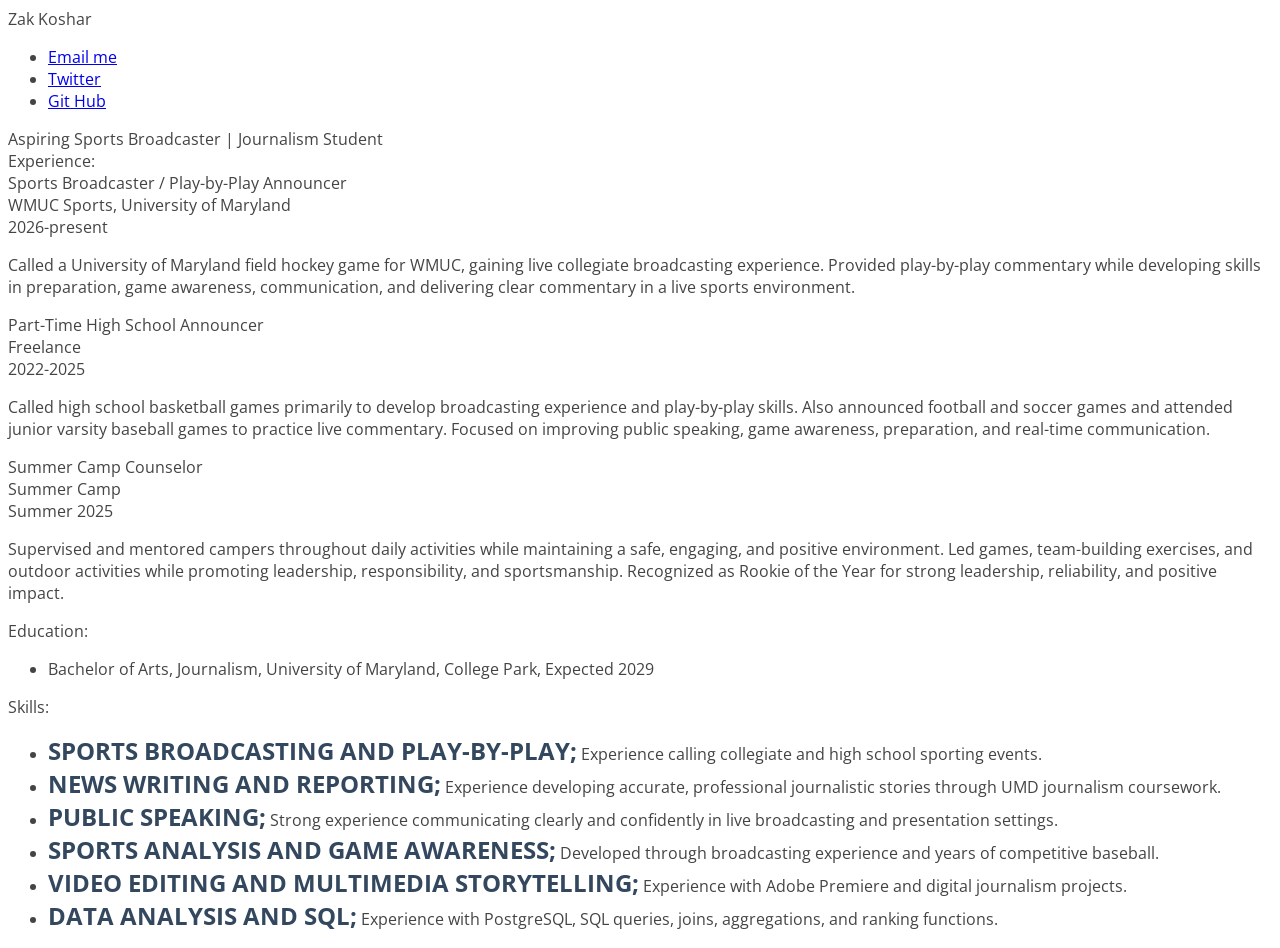
==== index.html @ b533d1c3 "Add files via upload" ====
<!DOCTYPE html>
<html lang="en">

<head>
  <title>Zak Koshar's Resume</title>

  <link href="https://fonts.googleapis.com/css2?family=Open+Sans:ital,wght@0,400;0,600;1,400&display=swap" rel="stylesheet">
  <link rel="stylesheet" href="style.css">
</head>

<body>
<!-- container around the whole document -->
<div id="container">

  <!-- name -->
  <div id="name">Zak Koshar</div>

  <!-- photo -->
  <!-- <img src="koshar.jpg" width="300px"> -->

  <!-- contact details -->
  <ul class="menu">
    <li><a href="mailto:zkoshar0725@gmail.com">Email me</a></li>
    <li><a href="https://x.com/ZakKoshar">Twitter</a></li>
    <li><a href="https://github.com/ZakKoshar/zkoshar-jour352">Git Hub</a></li>
  </ul>

  <!-- title -->
  <div id="title">Aspiring Sports Broadcaster | Journalism Student</div>

  <!-- experience section -->
  <div class="sectionheader">Experience:</div>

  <!-- first job -->
  <div class="jobtitle">Sports Broadcaster / Play-by-Play Announcer</div>
  <div class="organization">WMUC Sports, University of Maryland</div>
  <div class="date">2026-present</div>
  <p class="description">Called a University of Maryland field hockey game for WMUC, gaining live collegiate
  broadcasting experience. Provided play-by-play commentary while developing skills in
  preparation, game awareness, communication, and delivering clear commentary in a
  live sports environment.</p>

  <!-- second job -->
  <div class="jobtitle">Part-Time High School Announcer</div>
  <div class="organization">Freelance</div>
  <div class="date">2022-2025</div>
  <p class="description">Called high school basketball games primarily to develop broadcasting experience and
  play-by-play skills. Also announced football and soccer games and attended junior
  varsity baseball games to practice live commentary. Focused on improving public
  speaking, game awareness, preparation, and real-time communication.</p>

  <!-- third job -->
  <div class="jobtitle">Summer Camp Counselor</div>
  <div class="organization">Summer Camp</div>
  <div class="date">Summer 2025</div>
  <p class="description">Supervised and mentored campers throughout daily activities while maintaining a safe,
  engaging, and positive environment. Led games, team-building exercises, and outdoor
  activities while promoting leadership, responsibility, and sportsmanship. Recognized as
  Rookie of the Year for strong leadership, reliability, and positive impact.</p>

  <!-- education section -->
  <div class="sectionheader">Education:</div>
  <ul id="degrees">
    <li>Bachelor of Arts, Journalism, University of Maryland, College Park, Expected 2029</li>
  </ul>

  <!-- skills section -->
  <div class="sectionheader">Skills:</div>
  <ul id="do">
    <li><strong>Sports broadcasting and play-by-play;</strong> Experience calling collegiate and high
    school sporting events.</li>
    <li><strong>News writing and reporting;</strong> Experience developing accurate, professional
    journalistic stories through UMD journalism coursework.</li>
    <li><strong>Public speaking;</strong> Strong experience communicating clearly and confidently in live
    broadcasting and presentation settings.</li>
    <li><strong>Sports analysis and game awareness;</strong> Developed through broadcasting
    experience and years of competitive baseball.</li>
    <li><strong>Video editing and multimedia storytelling;</strong> Experience with Adobe Premiere and
    digital journalism projects.</li>
    <li><strong>Data analysis and SQL;</strong> Experience with PostgreSQL, SQL queries, joins,
    aggregations, and ranking functions.</li>
  </ul>

</div>

</body>
</html>
---- style.css ----
/* styles for my resume */

/* default font for body and all text elements */
body, h1, h2, h3, h4, h5, h6, p, ul, li {
  font-family: 'Open Sans', arial, sans-serif;
  font-display: swap;
  font-size: 1em;
  color: #444;
  font-weight: 400;
}

/* banner name at top */
h1 {
  font-size: 3em;
  text-transform: uppercase;
  text-align: center;
  color: #33485e;
}

/* your title under the contact info */
strong {
  color: #33485e;
  text-transform: uppercase;
  font-size: 1.5em;
}

/* section titles: experience, education, skills */
h2 {
  font-size: 1.5em;
  text-transform: uppercase;
  background-color: #33485e;
  color: #fff;
}

/* job titles */
h3 {
  font-size: 1.5em;
  font-weight: 600;
}

/* job organizations */
h4 {
  font-size: 1.5em;
}

/* job dates */
h5 {
  font-size: 1em;
  font-style: italic;
}

/* items in contact, skills and education lists */
li {
  font-size: 1em;
}
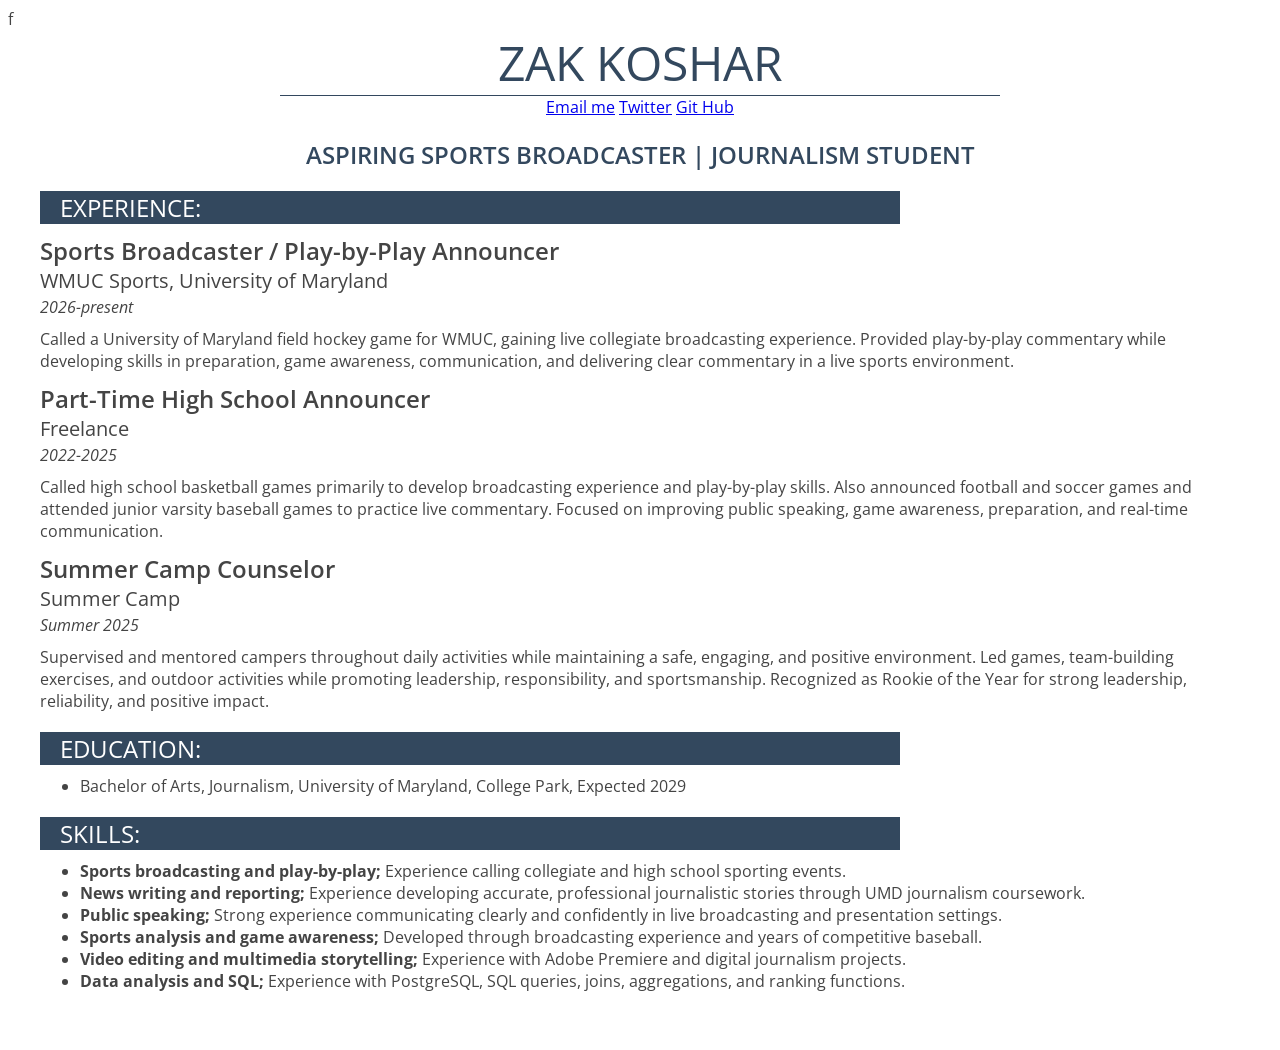
==== commit 2d328151: "Add files via upload" ====
--- a/index.html
+++ b/index.html
@@ -6,7 +6,7 @@
 
   <link href="https://fonts.googleapis.com/css2?family=Open+Sans:ital,wght@0,400;0,600;1,400&display=swap" rel="stylesheet">
   <link rel="stylesheet" href="style.css">
-</head>
+</head>f
 
 <body>
 <!-- container around the whole document -->
--- a/style.css
+++ b/style.css
@@ -1,7 +1,7 @@
 /* styles for my resume */
 
-/* default font for body and all text elements */
-body, h1, h2, h3, h4, h5, h6, p, ul, li {
+/* default font for the whole page */
+body {
   font-family: 'Open Sans', arial, sans-serif;
   font-display: swap;
   font-size: 1em;
@@ -9,47 +9,96 @@
   font-weight: 400;
 }
 
+/* wrapper around the whole document */
+#container {
+  width: 100%;
+  max-width: 1200px;
+  margin: 0 auto;
+  padding-bottom: 50px;
+}
+
 /* banner name at top */
-h1 {
+#name {
   font-size: 3em;
   text-transform: uppercase;
   text-align: center;
   color: #33485e;
+  border-bottom: 1px solid #33485e;
+  width: 60%;
+  min-width: 300px;
+  margin: 0 auto;
 }
 
-/* your title under the contact info */
-strong {
+/* contact info list at top */
+.menu {
+  margin: 0;
+  padding: 0;
+  text-align: center;
+}
+
+/* contact items sit side by side */
+.menu li {
+  display: inline;
+}
+
+/* title under the contact info */
+#title {
   color: #33485e;
   text-transform: uppercase;
   font-size: 1.5em;
+  font-weight: 600;
+  text-align: center;
+  margin: 20px 0 0 0;
 }
 
-/* section titles: experience, education, skills */
-h2 {
+/* section titles */
+.sectionheader {
   font-size: 1.5em;
   text-transform: uppercase;
   background-color: #33485e;
   color: #fff;
+  margin: 20px 0 10px 0;
+  width: 70%;
+  min-width: 300px;
+  padding-left: 20px;
 }
 
 /* job titles */
-h3 {
+.jobtitle {
   font-size: 1.5em;
   font-weight: 600;
 }
 
 /* job organizations */
-h4 {
-  font-size: 1.5em;
+.organization {
+  font-size: 1.25em;
 }
 
 /* job dates */
-h5 {
+.date {
   font-size: 1em;
   font-style: italic;
+  margin: 2px 0 0 0;
 }
 
-/* items in contact, skills and education lists */
-li {
-  font-size: 1em;
+/* paragraph descriptions */
+.description {
+  margin: 10px 0;
+}
+
+/* education list */
+#degrees {
+  margin: 5px 0 0 0;
+}
+
+/* skills list */
+#do {
+  margin: 5px 0 0 0;
+}
+
+/* mission statement at top */
+.top {
+  width: 60%;
+  min-width: 300px;
+  margin: 0 auto 30px auto;
 }
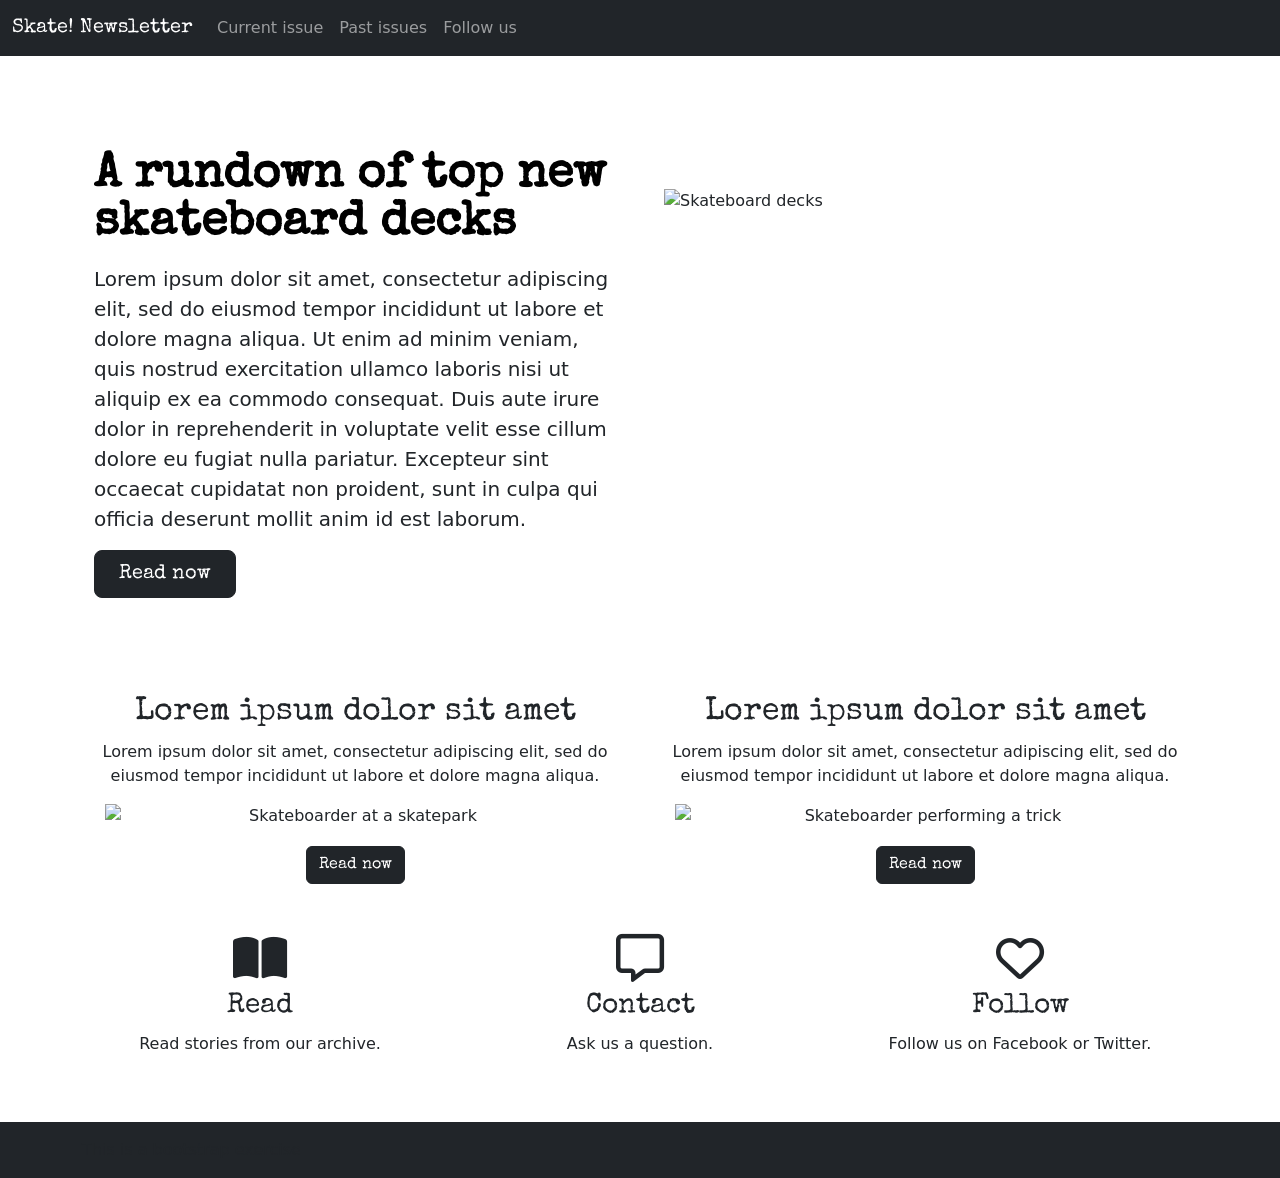
==== commit 9ef32f95: "Revamp index.html for Skate! Newsletter layout" ====
--- a/index.html
+++ b/index.html
@@ -1,87 +1,212 @@
+
 <!DOCTYPE html>
 <html lang="en">
-
 <head>
-  <title>Zak Koshar's Resume</title>
-
-  <link href="https://fonts.googleapis.com/css2?family=Open+Sans:ital,wght@0,400;0,600;1,400&display=swap" rel="stylesheet">
-  <link rel="stylesheet" href="style.css">
-</head>f
+    <meta charset="UTF-8">
+    <meta name="viewport" content="width=device-width, initial-scale=1">
+    <title>Skate! Newsletter</title>
+
+    <!-- Bootstrap CSS -->
+    <link href="https://cdn.jsdelivr.net/npm/bootstrap@5.3.3/dist/css/bootstrap.min.css" rel="stylesheet">
+
+    <!-- Google Font: Special Elite -->
+    <link rel="preconnect" href="https://fonts.googleapis.com">
+    <link rel="preconnect" href="https://fonts.gstatic.com" crossorigin>
+    <link href="https://fonts.googleapis.com/css2?family=Special+Elite&display=swap" rel="stylesheet">
+
+    <!-- Font Awesome icons -->
+    <link rel="stylesheet" href="https://cdnjs.cloudflare.com/ajax/libs/font-awesome/6.5.2/css/all.min.css">
+
+    <style>
+        /* Apply Special Elite to required elements */
+        h1, h2, h3, .navbar-brand, .btn {
+            font-family: "Special Elite", cursive;
+        }
+
+        /* Required spacing between rows */
+        .row {
+            padding-bottom: 50px;
+        }
+
+        /* Center the content in the columns */
+        .story-column,
+        .info-column {
+            text-align: center;
+        }
+
+        /* Images in the two story columns */
+        .story-column img {
+            display: block;
+            width: 100%;
+            max-width: 500px;
+            height: auto;
+            margin: 12px auto 18px;
+        }
+
+        /* Required icon size */
+        .info-icon {
+            font-size: 3em;
+            margin-bottom: 8px;
+        }
+
+        /* Mobile layout requirements */
+        @media only screen and (max-width: 500px) {
+            h2 {
+                padding-top: 50px;
+            }
+
+            .btn {
+                background-color: teal;
+                border-color: teal;
+                color: white;
+            }
+        }
+    </style>
+</head>
 
 <body>
-<!-- container around the whole document -->
-<div id="container">
-
-  <!-- name -->
-  <div id="name">Zak Koshar</div>
-
-  <!-- photo -->
-  <!-- <img src="koshar.jpg" width="300px"> -->
-
-  <!-- contact details -->
-  <ul class="menu">
-    <li><a href="mailto:zkoshar0725@gmail.com">Email me</a></li>
-    <li><a href="https://x.com/ZakKoshar">Twitter</a></li>
-    <li><a href="https://github.com/ZakKoshar/zkoshar-jour352">Git Hub</a></li>
-  </ul>
-
-  <!-- title -->
-  <div id="title">Aspiring Sports Broadcaster | Journalism Student</div>
-
-  <!-- experience section -->
-  <div class="sectionheader">Experience:</div>
-
-  <!-- first job -->
-  <div class="jobtitle">Sports Broadcaster / Play-by-Play Announcer</div>
-  <div class="organization">WMUC Sports, University of Maryland</div>
-  <div class="date">2026-present</div>
-  <p class="description">Called a University of Maryland field hockey game for WMUC, gaining live collegiate
-  broadcasting experience. Provided play-by-play commentary while developing skills in
-  preparation, game awareness, communication, and delivering clear commentary in a
-  live sports environment.</p>
-
-  <!-- second job -->
-  <div class="jobtitle">Part-Time High School Announcer</div>
-  <div class="organization">Freelance</div>
-  <div class="date">2022-2025</div>
-  <p class="description">Called high school basketball games primarily to develop broadcasting experience and
-  play-by-play skills. Also announced football and soccer games and attended junior
-  varsity baseball games to practice live commentary. Focused on improving public
-  speaking, game awareness, preparation, and real-time communication.</p>
-
-  <!-- third job -->
-  <div class="jobtitle">Summer Camp Counselor</div>
-  <div class="organization">Summer Camp</div>
-  <div class="date">Summer 2025</div>
-  <p class="description">Supervised and mentored campers throughout daily activities while maintaining a safe,
-  engaging, and positive environment. Led games, team-building exercises, and outdoor
-  activities while promoting leadership, responsibility, and sportsmanship. Recognized as
-  Rookie of the Year for strong leadership, reliability, and positive impact.</p>
-
-  <!-- education section -->
-  <div class="sectionheader">Education:</div>
-  <ul id="degrees">
-    <li>Bachelor of Arts, Journalism, University of Maryland, College Park, Expected 2029</li>
-  </ul>
-
-  <!-- skills section -->
-  <div class="sectionheader">Skills:</div>
-  <ul id="do">
-    <li><strong>Sports broadcasting and play-by-play;</strong> Experience calling collegiate and high
-    school sporting events.</li>
-    <li><strong>News writing and reporting;</strong> Experience developing accurate, professional
-    journalistic stories through UMD journalism coursework.</li>
-    <li><strong>Public speaking;</strong> Strong experience communicating clearly and confidently in live
-    broadcasting and presentation settings.</li>
-    <li><strong>Sports analysis and game awareness;</strong> Developed through broadcasting
-    experience and years of competitive baseball.</li>
-    <li><strong>Video editing and multimedia storytelling;</strong> Experience with Adobe Premiere and
-    digital journalism projects.</li>
-    <li><strong>Data analysis and SQL;</strong> Experience with PostgreSQL, SQL queries, joins,
-    aggregations, and ranking functions.</li>
-  </ul>
-
-</div>
+
+    <!-- NAVBAR -->
+    <nav class="navbar navbar-expand-lg bg-dark" data-bs-theme="dark">
+        <div class="container-fluid">
+            <a class="navbar-brand" href="#">Skate! Newsletter</a>
+
+            <button class="navbar-toggler" type="button"
+                data-bs-toggle="collapse"
+                data-bs-target="#navbarLinks"
+                aria-controls="navbarLinks"
+                aria-expanded="false"
+                aria-label="Toggle navigation">
+                <span class="navbar-toggler-icon"></span>
+            </button>
+
+            <div class="collapse navbar-collapse" id="navbarLinks">
+                <ul class="navbar-nav">
+                    <li class="nav-item">
+                        <a class="nav-link" href="#current-issue">Current issue</a>
+                    </li>
+                    <li class="nav-item">
+                        <a class="nav-link" href="#past-issues">Past issues</a>
+                    </li>
+                    <li class="nav-item">
+                        <a class="nav-link" href="#follow-us">Follow us</a>
+                    </li>
+                </ul>
+            </div>
+        </div>
+    </nav>
+
+   
+    <section class="container col-xxl-8 px-4 py-5" id="current-issue">
+        <div class="row flex-lg-row-reverse align-items-center g-5 py-5">
+
+            <div class="col-10 col-sm-8 col-lg-6 mx-auto">
+                <img
+                    src="https://images.unsplash.com/photo-1564982752979-3f7bc974d29a?ixid=MnwxMjA3fDB8MHxwaG90by1wYWdlfHx8fGVufDB8fHx8&ixlib=rb-1.2.1&auto=format&fit=crop&w=334&q=80"
+                    class="d-block mx-lg-auto img-fluid"
+                    alt="Skateboard decks"
+                    width="700"
+                    height="500"
+                    loading="lazy">
+            </div>
+
+            <div class="col-lg-6">
+                <h1 class="display-5 fw-bold text-body-emphasis lh-1 mb-3">
+                    A rundown of top new skateboard decks
+                </h1>
+
+                <p class="lead">
+                    Lorem ipsum dolor sit amet, consectetur adipiscing elit,
+                    sed do eiusmod tempor incididunt ut labore et dolore magna
+                    aliqua. Ut enim ad minim veniam, quis nostrud exercitation
+                    ullamco laboris nisi ut aliquip ex ea commodo consequat.
+                    Duis aute irure dolor in reprehenderit in voluptate velit
+                    esse cillum dolore eu fugiat nulla pariatur. Excepteur sint
+                    occaecat cupidatat non proident, sunt in culpa qui officia
+                    deserunt mollit anim id est laborum.
+                </p>
+
+                <div class="d-grid gap-2 d-md-flex justify-content-md-start">
+                    <a href="#past-issues" class="btn btn-dark btn-lg px-4">
+                        Read now
+                    </a>
+                </div>
+            </div>
+
+        </div>
+    </section>
+
+   
+    <section class="container" id="past-issues">
+        <div class="row g-4">
+
+            <div class="col-md-6 story-column">
+                <h2>Lorem ipsum dolor sit amet</h2>
+
+                <p>
+                    Lorem ipsum dolor sit amet, consectetur adipiscing elit,
+                    sed do eiusmod tempor incididunt ut labore et dolore magna aliqua.
+                </p>
+
+                <img
+                    src="https://images.unsplash.com/photo-1520045892732-304bc3ac5d8e?auto=format&fit=crop&w=900&q=80"
+                    alt="Skateboarder at a skatepark"
+                    loading="lazy">
+
+                <a href="#follow-us" class="btn btn-dark">Read now</a>
+            </div>
+
+            <div class="col-md-6 story-column">
+                <h2>Lorem ipsum dolor sit amet</h2>
+
+                <p>
+                    Lorem ipsum dolor sit amet, consectetur adipiscing elit,
+                    sed do eiusmod tempor incididunt ut labore et dolore magna aliqua.
+                </p>
+
+                <img
+                    src="https://images.unsplash.com/photo-1547448415-e9f5b28e570d?auto=format&fit=crop&w=900&q=80"
+                    alt="Skateboarder performing a trick"
+                    loading="lazy">
+
+                <a href="#follow-us" class="btn btn-dark">Read now</a>
+            </div>
+
+        </div>
+
+      
+        <div class="row g-4" id="follow-us">
+
+            <div class="col-md-4 info-column">
+                <i class="fa-solid fa-book-open info-icon" aria-hidden="true"></i>
+                <h3>Read</h3>
+                <p>Read stories from our archive.</p>
+            </div>
+
+            <div class="col-md-4 info-column">
+                <i class="fa-regular fa-message info-icon" aria-hidden="true"></i>
+                <h3>Contact</h3>
+                <p>Ask us a question.</p>
+            </div>
+
+            <div class="col-md-4 info-column">
+                <i class="fa-regular fa-heart info-icon" aria-hidden="true"></i>
+                <h3>Follow</h3>
+                <p>Follow us on Facebook or Twitter.</p>
+            </div>
+
+        </div>
+    </section>
+
+    <!-- FOOTER -->
+    <footer class="footer mt-auto py-3 bg-dark">
+        <div class="container">
+            <span class="text-muted">This is a bootstrap exercise</span>
+        </div>
+    </footer>
+
+    <!-- Bootstrap JavaScript -->
+    <script src="https://cdn.jsdelivr.net/npm/bootstrap@5.3.3/dist/js/bootstrap.bundle.min.js"></script>
 
 </body>
-</html>+</html>
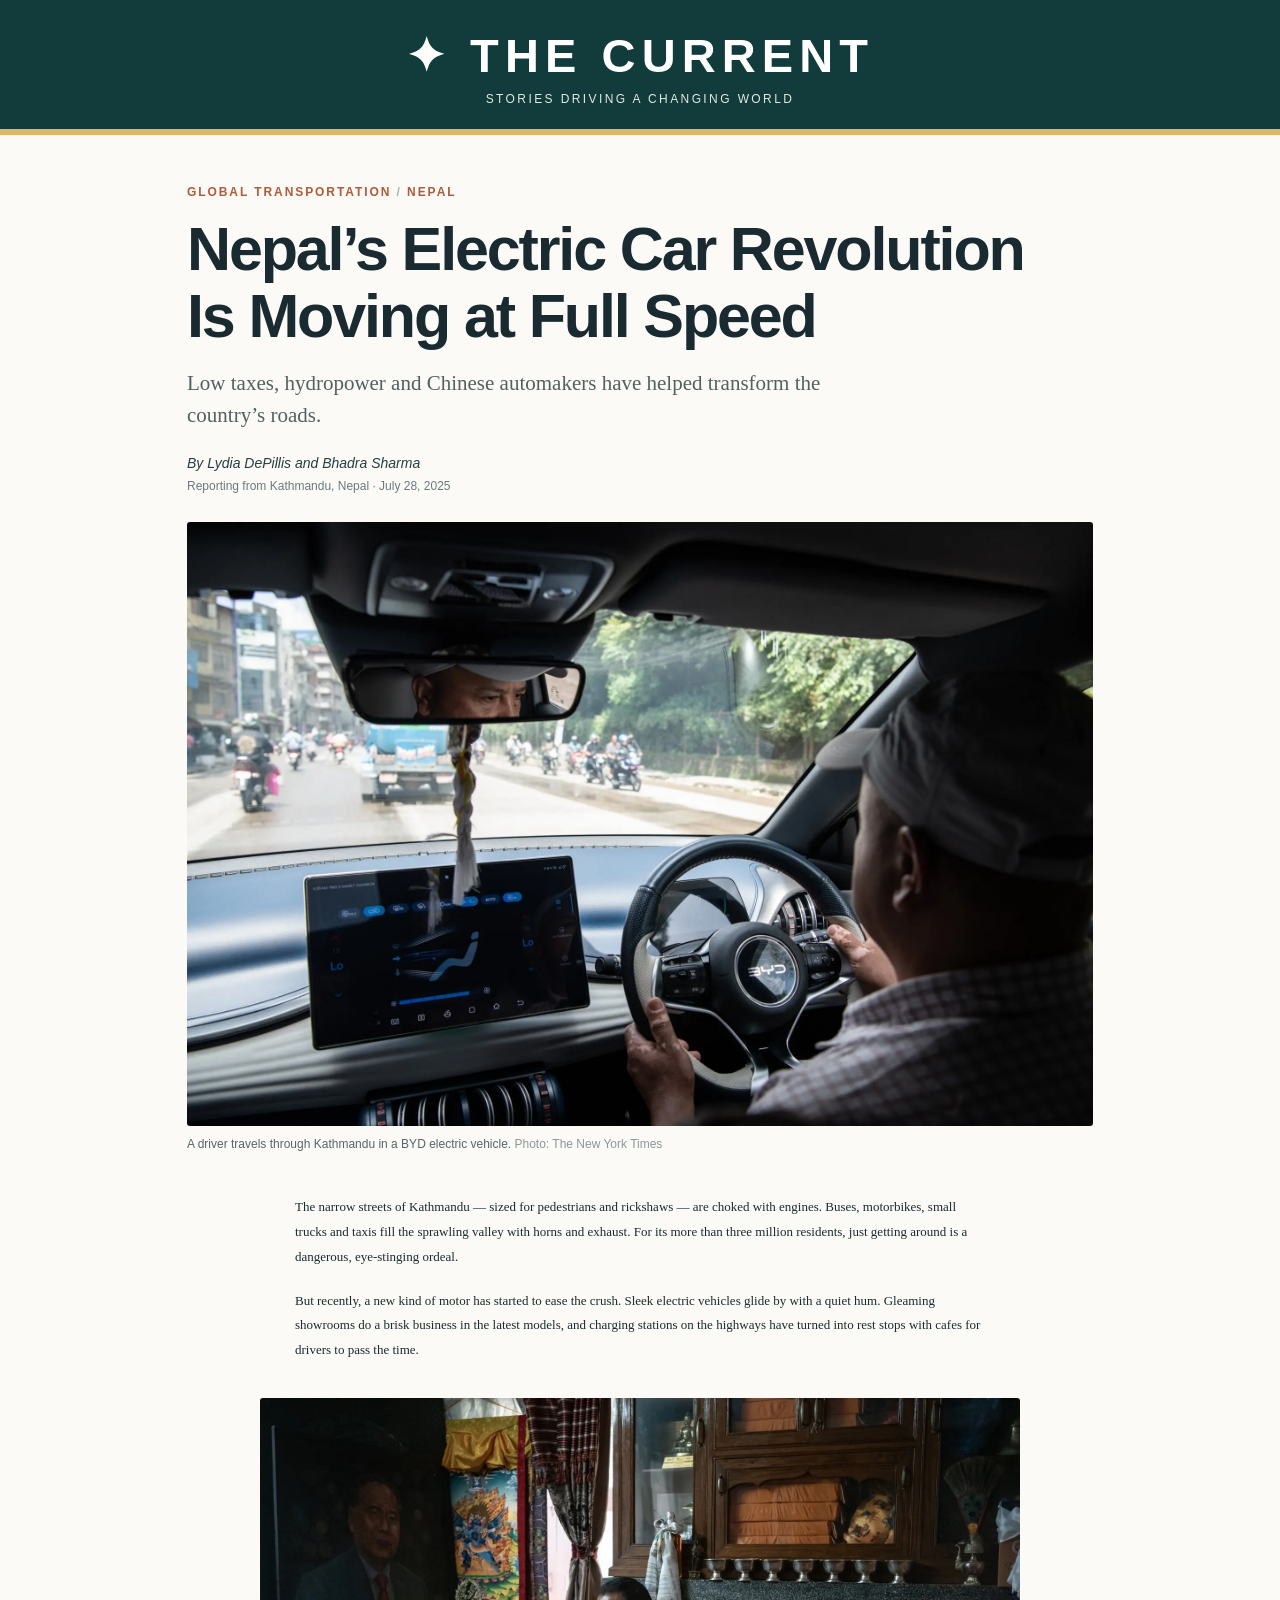
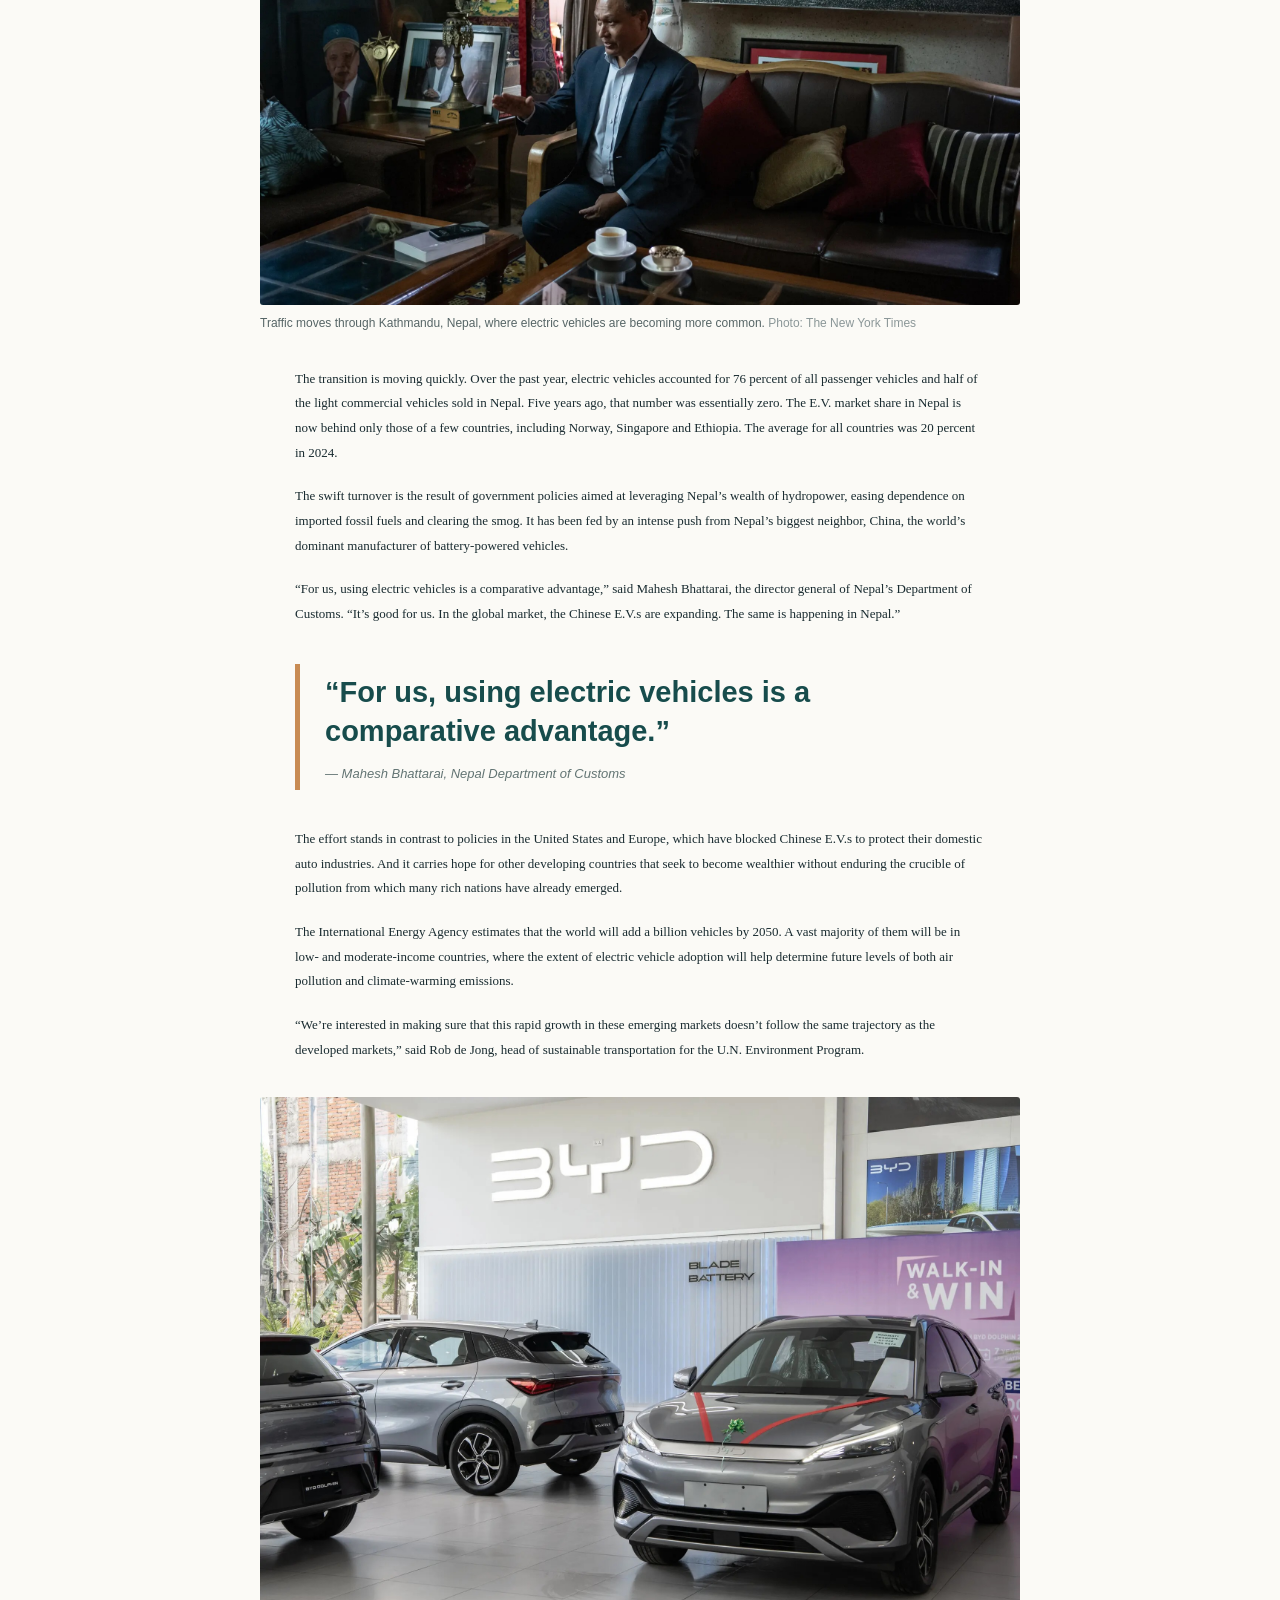
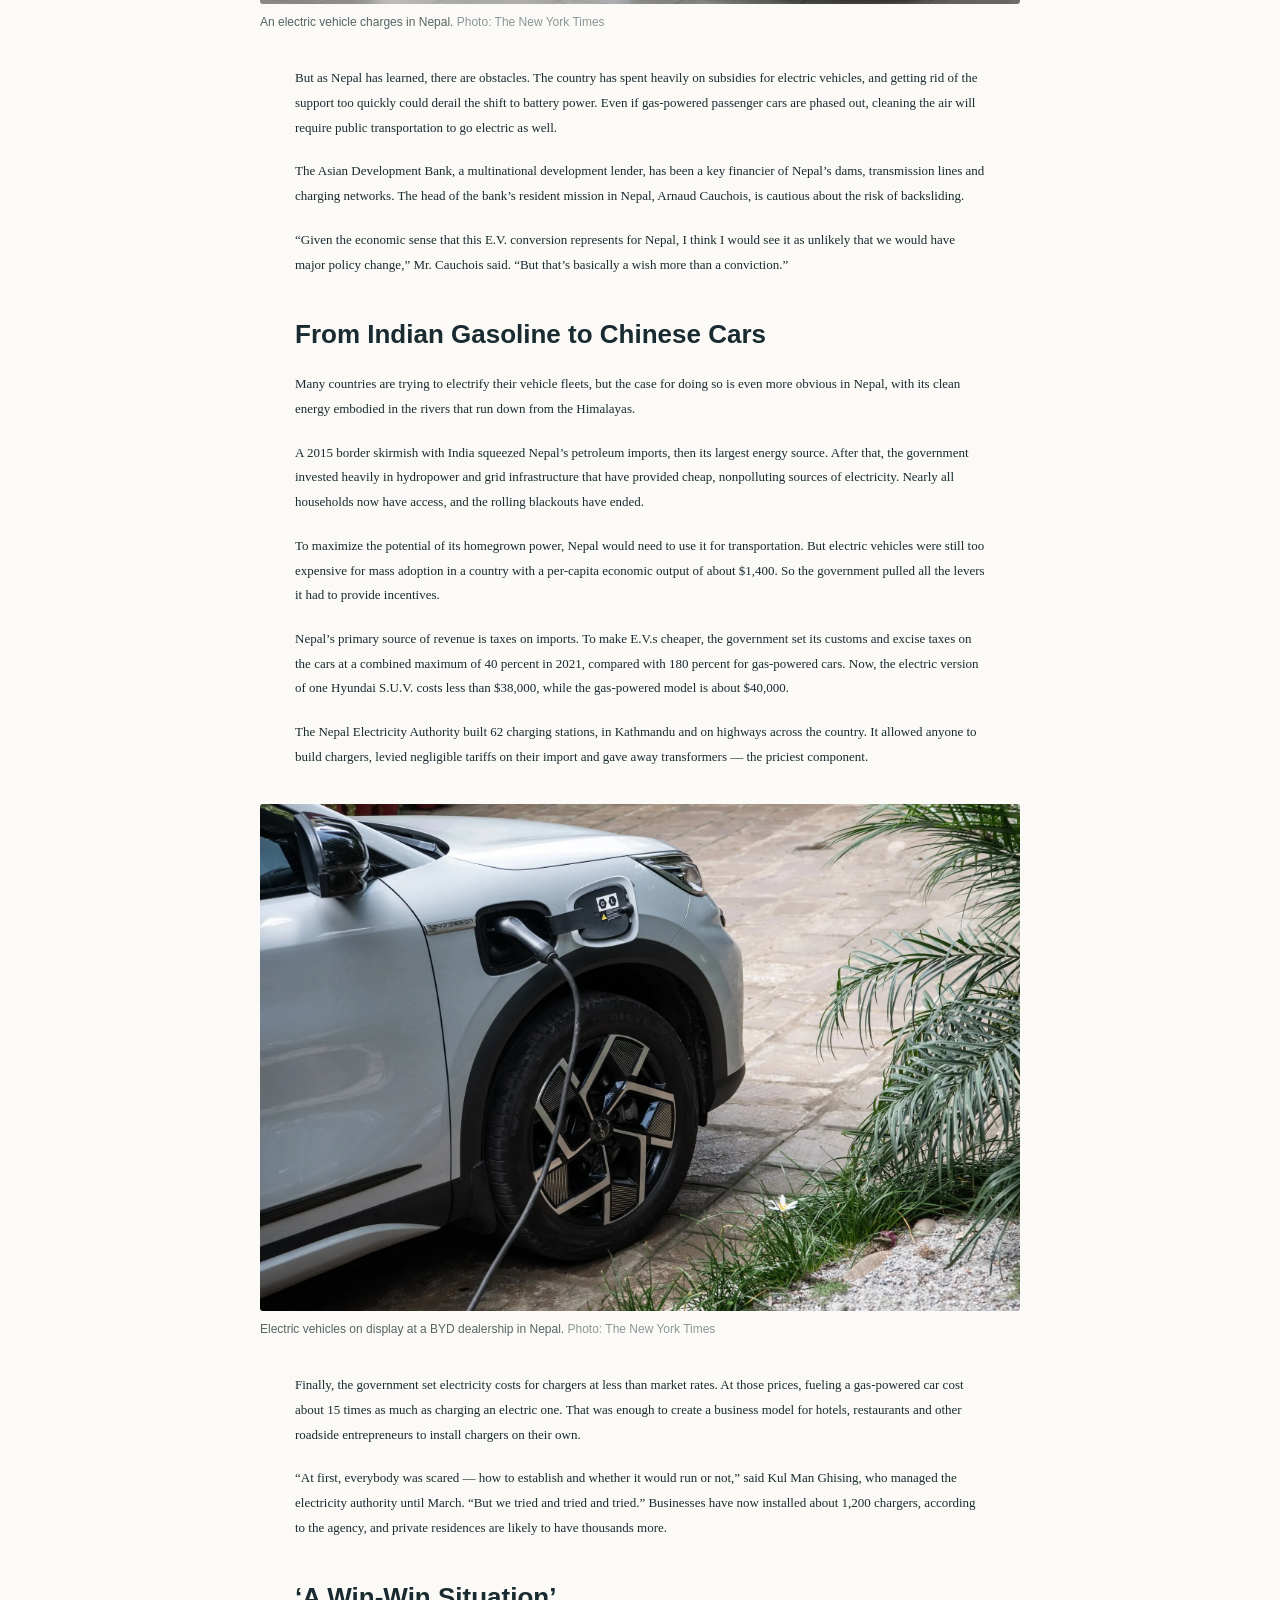
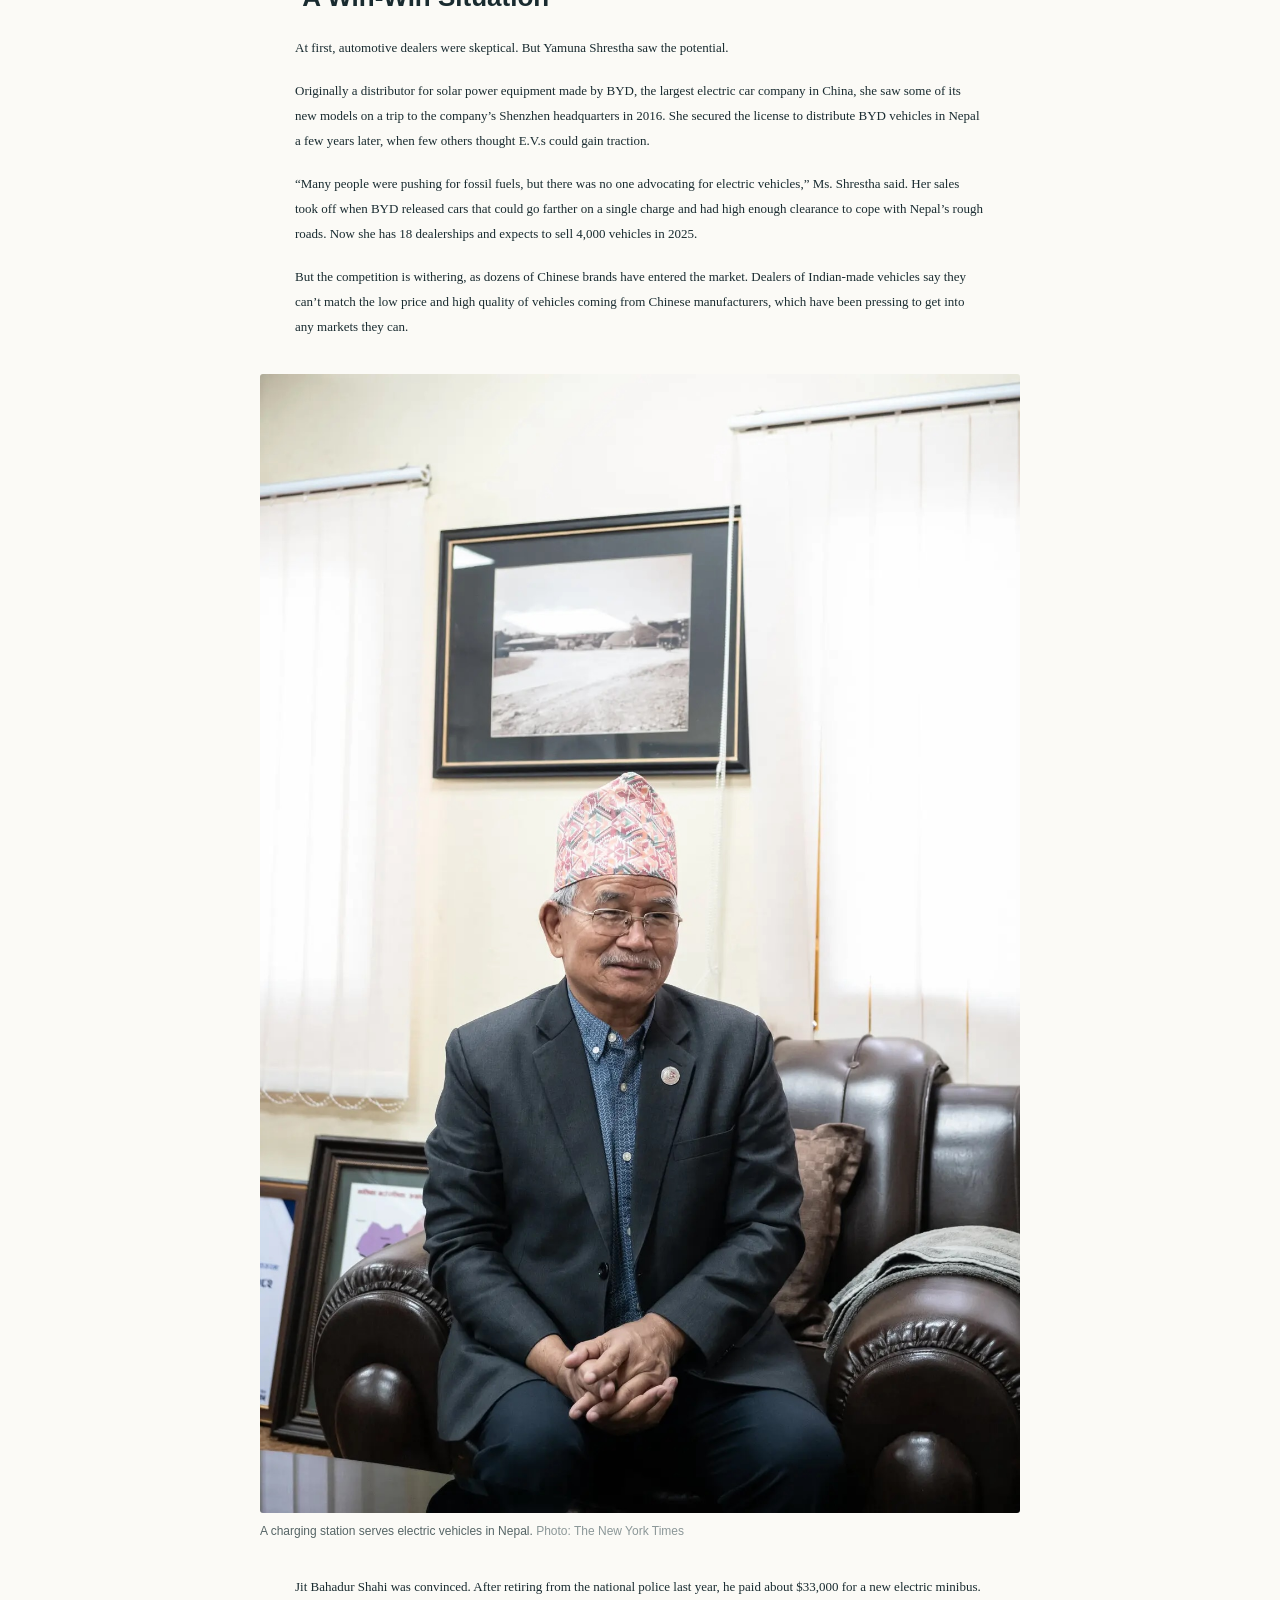
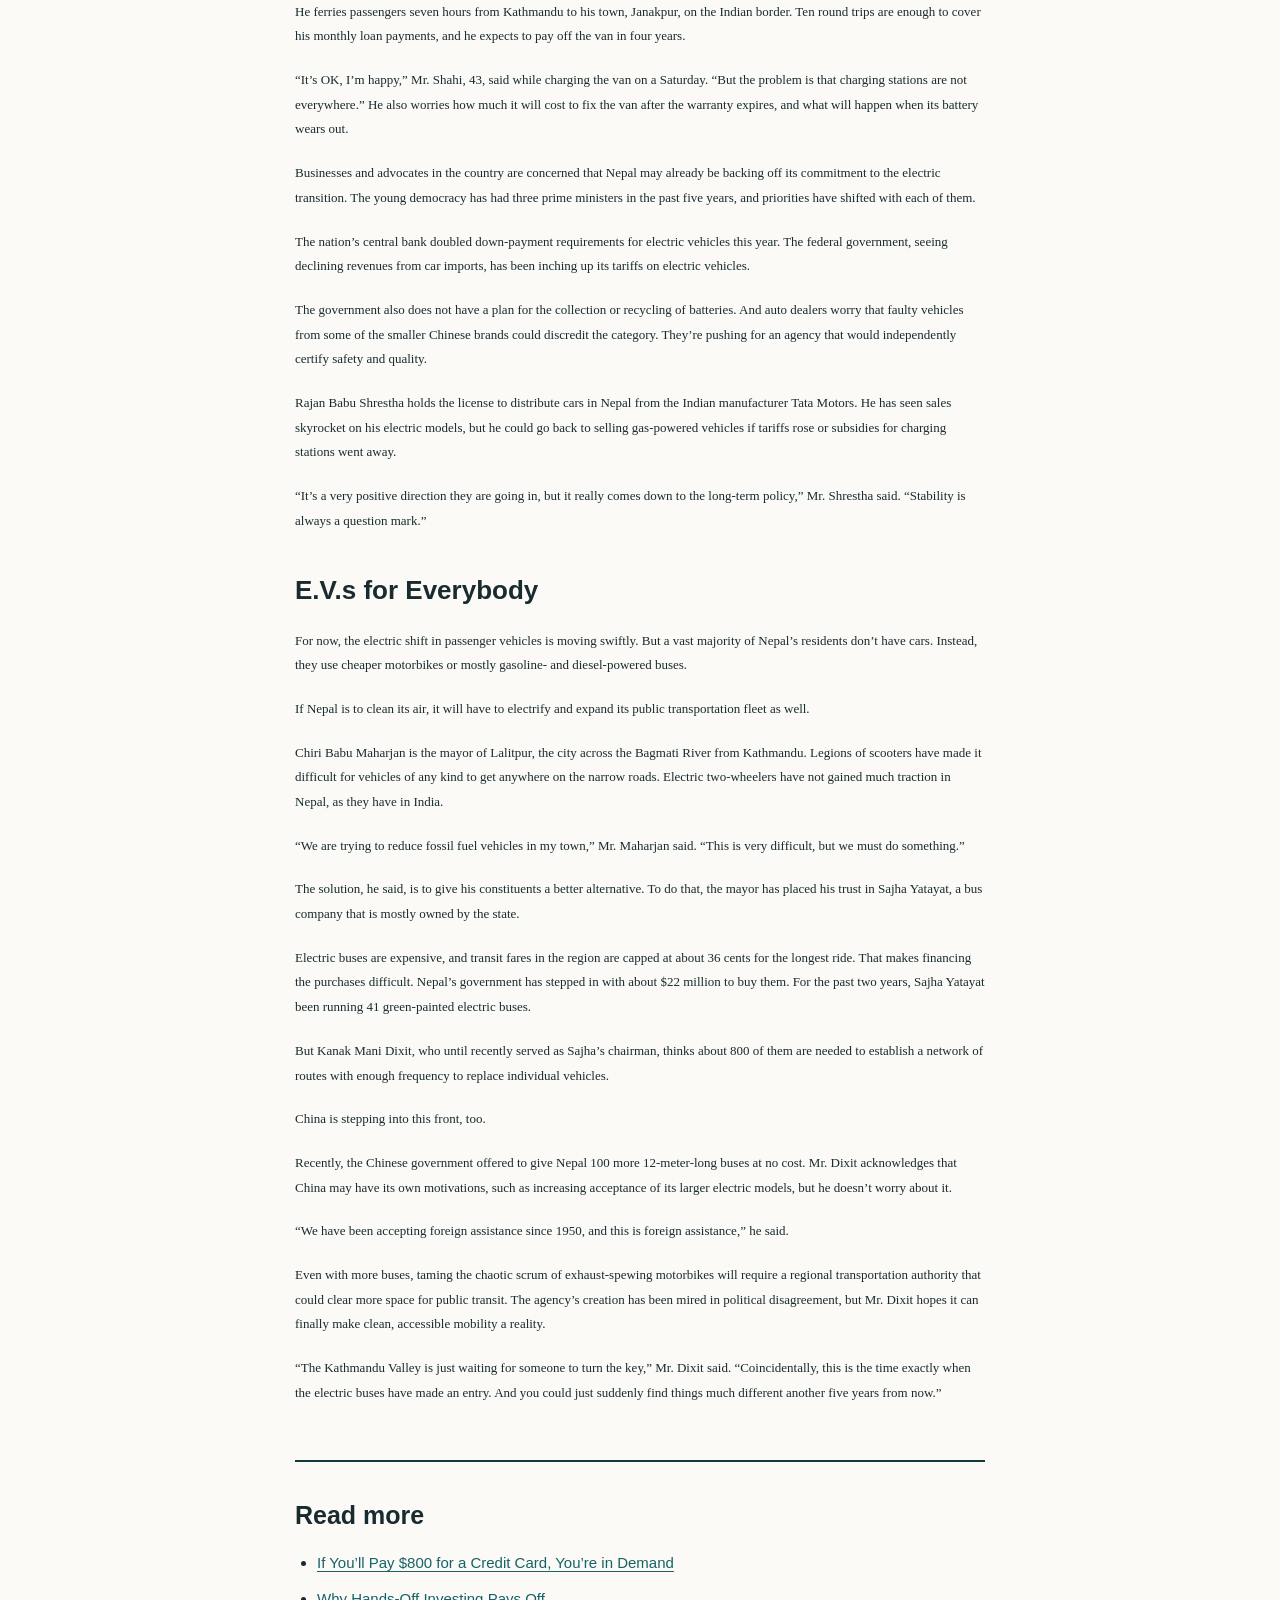
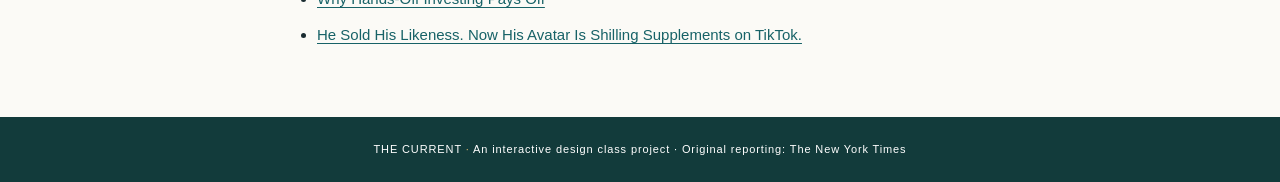
==== commit 658a1dad: "Add files via upload" ====
--- a/index.html
+++ b/index.html
@@ -1,212 +1,85 @@
-
 <!DOCTYPE html>
 <html lang="en">
 <head>
-    <meta charset="UTF-8">
-    <meta name="viewport" content="width=device-width, initial-scale=1">
-    <title>Skate! Newsletter</title>
-
-    <!-- Bootstrap CSS -->
-    <link href="https://cdn.jsdelivr.net/npm/bootstrap@5.3.3/dist/css/bootstrap.min.css" rel="stylesheet">
-
-    <!-- Google Font: Special Elite -->
-    <link rel="preconnect" href="https://fonts.googleapis.com">
-    <link rel="preconnect" href="https://fonts.gstatic.com" crossorigin>
-    <link href="https://fonts.googleapis.com/css2?family=Special+Elite&display=swap" rel="stylesheet">
-
-    <!-- Font Awesome icons -->
-    <link rel="stylesheet" href="https://cdnjs.cloudflare.com/ajax/libs/font-awesome/6.5.2/css/all.min.css">
-
-    <style>
-        /* Apply Special Elite to required elements */
-        h1, h2, h3, .navbar-brand, .btn {
-            font-family: "Special Elite", cursive;
-        }
-
-        /* Required spacing between rows */
-        .row {
-            padding-bottom: 50px;
-        }
-
-        /* Center the content in the columns */
-        .story-column,
-        .info-column {
-            text-align: center;
-        }
-
-        /* Images in the two story columns */
-        .story-column img {
-            display: block;
-            width: 100%;
-            max-width: 500px;
-            height: auto;
-            margin: 12px auto 18px;
-        }
-
-        /* Required icon size */
-        .info-icon {
-            font-size: 3em;
-            margin-bottom: 8px;
-        }
-
-        /* Mobile layout requirements */
-        @media only screen and (max-width: 500px) {
-            h2 {
-                padding-top: 50px;
-            }
-
-            .btn {
-                background-color: teal;
-                border-color: teal;
-                color: white;
-            }
-        }
-    </style>
+  <meta charset="UTF-8">
+  <meta name="viewport" content="width=device-width, initial-scale=1.0">
+  <title>Nepal's Electric Vehicle Revolution | The Current</title>
+  <link rel="stylesheet" href="style.css">
 </head>
-
 <body>
-
-    <!-- NAVBAR -->
-    <nav class="navbar navbar-expand-lg bg-dark" data-bs-theme="dark">
-        <div class="container-fluid">
-            <a class="navbar-brand" href="#">Skate! Newsletter</a>
-
-            <button class="navbar-toggler" type="button"
-                data-bs-toggle="collapse"
-                data-bs-target="#navbarLinks"
-                aria-controls="navbarLinks"
-                aria-expanded="false"
-                aria-label="Toggle navigation">
-                <span class="navbar-toggler-icon"></span>
-            </button>
-
-            <div class="collapse navbar-collapse" id="navbarLinks">
-                <ul class="navbar-nav">
-                    <li class="nav-item">
-                        <a class="nav-link" href="#current-issue">Current issue</a>
-                    </li>
-                    <li class="nav-item">
-                        <a class="nav-link" href="#past-issues">Past issues</a>
-                    </li>
-                    <li class="nav-item">
-                        <a class="nav-link" href="#follow-us">Follow us</a>
-                    </li>
-                </ul>
-            </div>
-        </div>
-    </nav>
-
-   
-    <section class="container col-xxl-8 px-4 py-5" id="current-issue">
-        <div class="row flex-lg-row-reverse align-items-center g-5 py-5">
-
-            <div class="col-10 col-sm-8 col-lg-6 mx-auto">
-                <img
-                    src="https://images.unsplash.com/photo-1564982752979-3f7bc974d29a?ixid=MnwxMjA3fDB8MHxwaG90by1wYWdlfHx8fGVufDB8fHx8&ixlib=rb-1.2.1&auto=format&fit=crop&w=334&q=80"
-                    class="d-block mx-lg-auto img-fluid"
-                    alt="Skateboard decks"
-                    width="700"
-                    height="500"
-                    loading="lazy">
-            </div>
-
-            <div class="col-lg-6">
-                <h1 class="display-5 fw-bold text-body-emphasis lh-1 mb-3">
-                    A rundown of top new skateboard decks
-                </h1>
-
-                <p class="lead">
-                    Lorem ipsum dolor sit amet, consectetur adipiscing elit,
-                    sed do eiusmod tempor incididunt ut labore et dolore magna
-                    aliqua. Ut enim ad minim veniam, quis nostrud exercitation
-                    ullamco laboris nisi ut aliquip ex ea commodo consequat.
-                    Duis aute irure dolor in reprehenderit in voluptate velit
-                    esse cillum dolore eu fugiat nulla pariatur. Excepteur sint
-                    occaecat cupidatat non proident, sunt in culpa qui officia
-                    deserunt mollit anim id est laborum.
-                </p>
-
-                <div class="d-grid gap-2 d-md-flex justify-content-md-start">
-                    <a href="#past-issues" class="btn btn-dark btn-lg px-4">
-                        Read now
-                    </a>
-                </div>
-            </div>
-
-        </div>
-    </section>
-
-   
-    <section class="container" id="past-issues">
-        <div class="row g-4">
-
-            <div class="col-md-6 story-column">
-                <h2>Lorem ipsum dolor sit amet</h2>
-
-                <p>
-                    Lorem ipsum dolor sit amet, consectetur adipiscing elit,
-                    sed do eiusmod tempor incididunt ut labore et dolore magna aliqua.
-                </p>
-
-                <img
-                    src="https://images.unsplash.com/photo-1520045892732-304bc3ac5d8e?auto=format&fit=crop&w=900&q=80"
-                    alt="Skateboarder at a skatepark"
-                    loading="lazy">
-
-                <a href="#follow-us" class="btn btn-dark">Read now</a>
-            </div>
-
-            <div class="col-md-6 story-column">
-                <h2>Lorem ipsum dolor sit amet</h2>
-
-                <p>
-                    Lorem ipsum dolor sit amet, consectetur adipiscing elit,
-                    sed do eiusmod tempor incididunt ut labore et dolore magna aliqua.
-                </p>
-
-                <img
-                    src="https://images.unsplash.com/photo-1547448415-e9f5b28e570d?auto=format&fit=crop&w=900&q=80"
-                    alt="Skateboarder performing a trick"
-                    loading="lazy">
-
-                <a href="#follow-us" class="btn btn-dark">Read now</a>
-            </div>
-
-        </div>
-
-      
-        <div class="row g-4" id="follow-us">
-
-            <div class="col-md-4 info-column">
-                <i class="fa-solid fa-book-open info-icon" aria-hidden="true"></i>
-                <h3>Read</h3>
-                <p>Read stories from our archive.</p>
-            </div>
-
-            <div class="col-md-4 info-column">
-                <i class="fa-regular fa-message info-icon" aria-hidden="true"></i>
-                <h3>Contact</h3>
-                <p>Ask us a question.</p>
-            </div>
-
-            <div class="col-md-4 info-column">
-                <i class="fa-regular fa-heart info-icon" aria-hidden="true"></i>
-                <h3>Follow</h3>
-                <p>Follow us on Facebook or Twitter.</p>
-            </div>
-
-        </div>
-    </section>
-
-    <!-- FOOTER -->
-    <footer class="footer mt-auto py-3 bg-dark">
-        <div class="container">
-            <span class="text-muted">This is a bootstrap exercise</span>
-        </div>
-    </footer>
-
-    <!-- Bootstrap JavaScript -->
-    <script src="https://cdn.jsdelivr.net/npm/bootstrap@5.3.3/dist/js/bootstrap.bundle.min.js"></script>
-
+  <header class="masthead">
+    <div class="brand-mark">✦ THE CURRENT</div>
+    <div class="brand-tagline">Stories driving a changing world</div>
+  </header>
+  <main>
+    <article>
+      <div class="kicker">GLOBAL TRANSPORTATION <span> / </span> NEPAL</div>
+      <h1>Nepal’s Electric Car Revolution Is Moving at Full Speed</h1>
+      <p class="deck">Low taxes, hydropower and Chinese automakers have helped transform the country’s roads.</p>
+      <div id="byline">By Lydia DePillis and Bhadra Sharma</div>
+      <div class="dateline">Reporting from Kathmandu, Nepal · July 28, 2025</div>
+      <figure class="hero"><img src="images/image5.jpeg" alt="A driver navigates Kathmandu in an electric BYD car"><figcaption>A driver travels through Kathmandu in a BYD electric vehicle. <span>Photo: The New York Times</span></figcaption></figure>
+      <div class="story">
+        <p>The narrow streets of Kathmandu — sized for pedestrians and rickshaws — are choked with engines. Buses, motorbikes, small trucks and taxis fill the sprawling valley with horns and exhaust. For its more than three million residents, just getting around is a dangerous, eye-stinging ordeal.</p>
+        <p>But recently, a new kind of motor has started to ease the crush. Sleek electric vehicles glide by with a quiet hum. Gleaming showrooms do a brisk business in the latest models, and charging stations on the highways have turned into rest stops with cafes for drivers to pass the time.</p>
+        <figure><img src="images/image3.jpeg" alt="Traffic moves through Kathmandu, Nepal, where electric vehicles are becoming more common."><figcaption>Traffic moves through Kathmandu, Nepal, where electric vehicles are becoming more common. <span>Photo: The New York Times</span></figcaption></figure>
+        <p>The transition is moving quickly. Over the past year, electric vehicles accounted for 76 percent of all passenger vehicles and half of the light commercial vehicles sold in Nepal. Five years ago, that number was essentially zero. The E.V. market share in Nepal is now behind only those of a few countries, including Norway, Singapore and Ethiopia. The average for all countries was 20 percent in 2024.</p>
+        <p>The swift turnover is the result of government policies aimed at leveraging Nepal’s wealth of hydropower, easing dependence on imported fossil fuels and clearing the smog. It has been fed by an intense push from Nepal’s biggest neighbor, China, the world’s dominant manufacturer of battery-powered vehicles.</p>
+        <p>“For us, using electric vehicles is a comparative advantage,” said Mahesh Bhattarai, the director general of Nepal’s Department of Customs. “It’s good for us. In the global market, the Chinese E.V.s are expanding. The same is happening in Nepal.”</p>
+        <blockquote>“For us, using electric vehicles is a comparative advantage.”<cite>— Mahesh Bhattarai, Nepal Department of Customs</cite></blockquote>
+        <p>The effort stands in contrast to policies in the United States and Europe, which have blocked Chinese E.V.s to protect their domestic auto industries. And it carries hope for other developing countries that seek to become wealthier without enduring the crucible of pollution from which many rich nations have already emerged.</p>
+        <p>The International Energy Agency estimates that the world will add a billion vehicles by 2050. A vast majority of them will be in low- and moderate-income countries, where the extent of electric vehicle adoption will help determine future levels of both air pollution and climate-warming emissions.</p>
+        <p>“We’re interested in making sure that this rapid growth in these emerging markets doesn’t follow the same trajectory as the developed markets,” said Rob de Jong, head of sustainable transportation for the U.N. Environment Program.</p>
+        <figure><img src="images/image4.jpeg" alt="An electric vehicle charges in Nepal."><figcaption>An electric vehicle charges in Nepal. <span>Photo: The New York Times</span></figcaption></figure>
+        <p>But as Nepal has learned, there are obstacles. The country has spent heavily on subsidies for electric vehicles, and getting rid of the support too quickly could derail the shift to battery power. Even if gas-powered passenger cars are phased out, cleaning the air will require public transportation to go electric as well.</p>
+        <p>The Asian Development Bank, a multinational development lender, has been a key financier of Nepal’s dams, transmission lines and charging networks. The head of the bank’s resident mission in Nepal, Arnaud Cauchois, is cautious about the risk of backsliding.</p>
+        <p>“Given the economic sense that this E.V. conversion represents for Nepal, I think I would see it as unlikely that we would have major policy change,” Mr. Cauchois said. “But that’s basically a wish more than a conviction.”</p>
+        <h2>From Indian Gasoline to Chinese Cars</h2>
+        <p>Many countries are trying to electrify their vehicle fleets, but the case for doing so is even more obvious in Nepal, with its clean energy embodied in the rivers that run down from the Himalayas.</p>
+        <p>A 2015 border skirmish with India squeezed Nepal’s petroleum imports, then its largest energy source. After that, the government invested heavily in hydropower and grid infrastructure that have provided cheap, nonpolluting sources of electricity. Nearly all households now have access, and the rolling blackouts have ended.</p>
+        <p>To maximize the potential of its homegrown power, Nepal would need to use it for transportation. But electric vehicles were still too expensive for mass adoption in a country with a per-capita economic output of about $1,400. So the government pulled all the levers it had to provide incentives.</p>
+        <p>Nepal’s primary source of revenue is taxes on imports. To make E.V.s cheaper, the government set its customs and excise taxes on the cars at a combined maximum of 40 percent in 2021, compared with 180 percent for gas-powered cars. Now, the electric version of one Hyundai S.U.V. costs less than $38,000, while the gas-powered model is about $40,000.</p>
+        <p>The Nepal Electricity Authority built 62 charging stations, in Kathmandu and on highways across the country. It allowed anyone to build chargers, levied negligible tariffs on their import and gave away transformers — the priciest component.</p>
+        <figure><img src="images/image6.jpeg" alt="Electric vehicles on display at a BYD dealership in Nepal."><figcaption>Electric vehicles on display at a BYD dealership in Nepal. <span>Photo: The New York Times</span></figcaption></figure>
+        <p>Finally, the government set electricity costs for chargers at less than market rates. At those prices, fueling a gas-powered car cost about 15 times as much as charging an electric one. That was enough to create a business model for hotels, restaurants and other roadside entrepreneurs to install chargers on their own.</p>
+        <p>“At first, everybody was scared — how to establish and whether it would run or not,” said Kul Man Ghising, who managed the electricity authority until March. “But we tried and tried and tried.” Businesses have now installed about 1,200 chargers, according to the agency, and private residences are likely to have thousands more.</p>
+        <h2>‘A Win-Win Situation’</h2>
+        <p>At first, automotive dealers were skeptical. But Yamuna Shrestha saw the potential.</p>
+        <p>Originally a distributor for solar power equipment made by BYD, the largest electric car company in China, she saw some of its new models on a trip to the company’s Shenzhen headquarters in 2016. She secured the license to distribute BYD vehicles in Nepal a few years later, when few others thought E.V.s could gain traction.</p>
+        <p>“Many people were pushing for fossil fuels, but there was no one advocating for electric vehicles,” Ms. Shrestha said. Her sales took off when BYD released cars that could go farther on a single charge and had high enough clearance to cope with Nepal’s rough roads. Now she has 18 dealerships and expects to sell 4,000 vehicles in 2025.</p>
+        <p>But the competition is withering, as dozens of Chinese brands have entered the market. Dealers of Indian-made vehicles say they can’t match the low price and high quality of vehicles coming from Chinese manufacturers, which have been pressing to get into any markets they can.</p>
+        <figure><img src="images/image9.jpeg" alt="A charging station serves electric vehicles in Nepal."><figcaption>A charging station serves electric vehicles in Nepal. <span>Photo: The New York Times</span></figcaption></figure>
+        <p>Jit Bahadur Shahi was convinced. After retiring from the national police last year, he paid about $33,000 for a new electric minibus. He ferries passengers seven hours from Kathmandu to his town, Janakpur, on the Indian border. Ten round trips are enough to cover his monthly loan payments, and he expects to pay off the van in four years.</p>
+        <p>“It’s OK, I’m happy,” Mr. Shahi, 43, said while charging the van on a Saturday. “But the problem is that charging stations are not everywhere.” He also worries how much it will cost to fix the van after the warranty expires, and what will happen when its battery wears out.</p>
+        <p>Businesses and advocates in the country are concerned that Nepal may already be backing off its commitment to the electric transition. The young democracy has had three prime ministers in the past five years, and priorities have shifted with each of them.</p>
+        <p>The nation’s central bank doubled down-payment requirements for electric vehicles this year. The federal government, seeing declining revenues from car imports, has been inching up its tariffs on electric vehicles.</p>
+        <p>The government also does not have a plan for the collection or recycling of batteries. And auto dealers worry that faulty vehicles from some of the smaller Chinese brands could discredit the category. They’re pushing for an agency that would independently certify safety and quality.</p>
+        <p>Rajan Babu Shrestha holds the license to distribute cars in Nepal from the Indian manufacturer Tata Motors. He has seen sales skyrocket on his electric models, but he could go back to selling gas-powered vehicles if tariffs rose or subsidies for charging stations went away.</p>
+        <p>“It’s a very positive direction they are going in, but it really comes down to the long-term policy,” Mr. Shrestha said. “Stability is always a question mark.”</p>
+        <h2>E.V.s for Everybody</h2>
+        <p>For now, the electric shift in passenger vehicles is moving swiftly. But a vast majority of Nepal’s residents don’t have cars. Instead, they use cheaper motorbikes or mostly gasoline- and diesel-powered buses.</p>
+        <p>If Nepal is to clean its air, it will have to electrify and expand its public transportation fleet as well.</p>
+        <p>Chiri Babu Maharjan is the mayor of Lalitpur, the city across the Bagmati River from Kathmandu. Legions of scooters have made it difficult for vehicles of any kind to get anywhere on the narrow roads. Electric two-wheelers have not gained much traction in Nepal, as they have in India.</p>
+        <p>“We are trying to reduce fossil fuel vehicles in my town,” Mr. Maharjan said. “This is very difficult, but we must do something.”</p>
+        <p>The solution, he said, is to give his constituents a better alternative. To do that, the mayor has placed his trust in Sajha Yatayat, a bus company that is mostly owned by the state.</p>
+        <p>Electric buses are expensive, and transit fares in the region are capped at about 36 cents for the longest ride. That makes financing the purchases difficult. Nepal’s government has stepped in with about $22 million to buy them. For the past two years, Sajha Yatayat been running 41 green-painted electric buses.</p>
+        <p>But Kanak Mani Dixit, who until recently served as Sajha’s chairman, thinks about 800 of them are needed to establish a network of routes with enough frequency to replace individual vehicles.</p>
+        <p>China is stepping into this front, too.</p>
+        <p>Recently, the Chinese government offered to give Nepal 100 more 12-meter-long buses at no cost. Mr. Dixit acknowledges that China may have its own motivations, such as increasing acceptance of its larger electric models, but he doesn’t worry about it.</p>
+        <p>“We have been accepting foreign assistance since 1950, and this is foreign assistance,” he said.</p>
+        <p>Even with more buses, taming the chaotic scrum of exhaust-spewing motorbikes will require a regional transportation authority that could clear more space for public transit. The agency’s creation has been mired in political disagreement, but Mr. Dixit hopes it can finally make clean, accessible mobility a reality.</p>
+        <p>“The Kathmandu Valley is just waiting for someone to turn the key,” Mr. Dixit said. “Coincidentally, this is the time exactly when the electric buses have made an entry. And you could just suddenly find things much different another five years from now.”</p>
+      </div>
+      <section class="read-more">
+        <h2>Read more</h2>
+        <ul>
+          <li><a href="https://www.nytimes.com/2025/08/17/business/airlines-credit-cards-loyalty.html">If You’ll Pay $800 for a Credit Card, You’re in Demand</a></li>
+          <li><a href="https://www.nytimes.com/2025/08/15/business/investing-fund-returns-interfere.html">Why Hands-Off Investing Pays Off</a></li>
+          <li><a href="https://www.nytimes.com/2025/08/17/business/tiktok-ai-avatars.html">He Sold His Likeness. Now His Avatar Is Shilling Supplements on TikTok.</a></li>
+        </ul>
+      </section>
+    </article>
+  </main>
+  <footer>THE CURRENT <span>·</span> An interactive design class project · Original reporting: The New York Times</footer>
 </body>
 </html>
--- a/style.css
+++ b/style.css
@@ -0,0 +1 @@
+*{box-sizing:border-box}html{scroll-behavior:smooth}body{margin:0;background:#fbfaf6;color:#192b30}.masthead{background:#123b3b;color:#fff;text-align:center;padding:28px 20px 23px;border-bottom:6px solid #dbb76d}.brand-mark{font-family:Helvetica,Arial,sans-serif;font-size:clamp(27px,5vw,47px);font-weight:800;letter-spacing:.13em}.brand-tagline{font:12px Helvetica,Arial,sans-serif;text-transform:uppercase;letter-spacing:.2em;margin-top:9px;color:#e3e9e3}main{max-width:950px;margin:auto;padding:50px 22px}article{margin:auto}.kicker{font:700 12px Helvetica,Arial,sans-serif;letter-spacing:.16em;color:#b05b37}.kicker span{color:#aab3ad}h1{font-family:Helvetica,Arial,sans-serif;font-size:clamp(36px,6vw,61px);line-height:1.1;letter-spacing:-.035em;margin:17px 0 18px;max-width:850px}.deck{font:21px/1.5 Georgia,serif;color:#52615f;max-width:700px;margin:0 0 24px}#byline{font-family:Helvetica,sans-serif;font-size:14px;font-style:italic;color:#263e42}.dateline{font:12px Helvetica,Arial,sans-serif;color:#697a7b;margin-top:8px;margin-bottom:29px}.hero{margin:0 0 42px}figure{margin:32px 0}figure img{display:block;width:100%;height:auto;border-radius:3px}figcaption{font:12px/1.5 Helvetica,Arial,sans-serif;color:#566566;margin-top:9px}figcaption span{color:#8b9798}.story{max-width:690px;margin:auto}.story p{font-family:Georgia,serif;font-size:13px;line-height:1.9;margin:0 0 19px}.story h2{font:700 26px/1.2 Helvetica,Arial,sans-serif;margin:42px 0 22px}.story figure{margin:35px -35px}.story blockquote{font:700 29px/1.35 Helvetica,Arial,sans-serif;border-left:5px solid #c88b53;padding:9px 0 9px 25px;margin:37px 0;color:#174c4c}.story blockquote cite{display:block;font:italic 13px Helvetica,Arial,sans-serif;color:#627473;margin-top:15px}.read-more{border-top:2px solid #123b3b;max-width:690px;margin:55px auto 20px;padding-top:18px}.read-more h2{font:700 25px Helvetica,Arial,sans-serif}.read-more ul{padding-left:22px}.read-more li{font:15px/1.6 Helvetica,Arial,sans-serif;margin:12px 0}.read-more a{color:#176267;text-decoration-thickness:1px;text-underline-offset:3px}.read-more a:hover{color:#b05b37}footer{text-align:center;background:#123b3b;color:#fff;font:11px/1.6 Helvetica,Arial,sans-serif;letter-spacing:.08em;padding:24px 15px}footer span{color:#dbb76d}@media(max-width:760px){main{padding:34px 18px}.story figure{margin:27px 0}.story blockquote{font-size:24px}.deck{font-size:18px}}
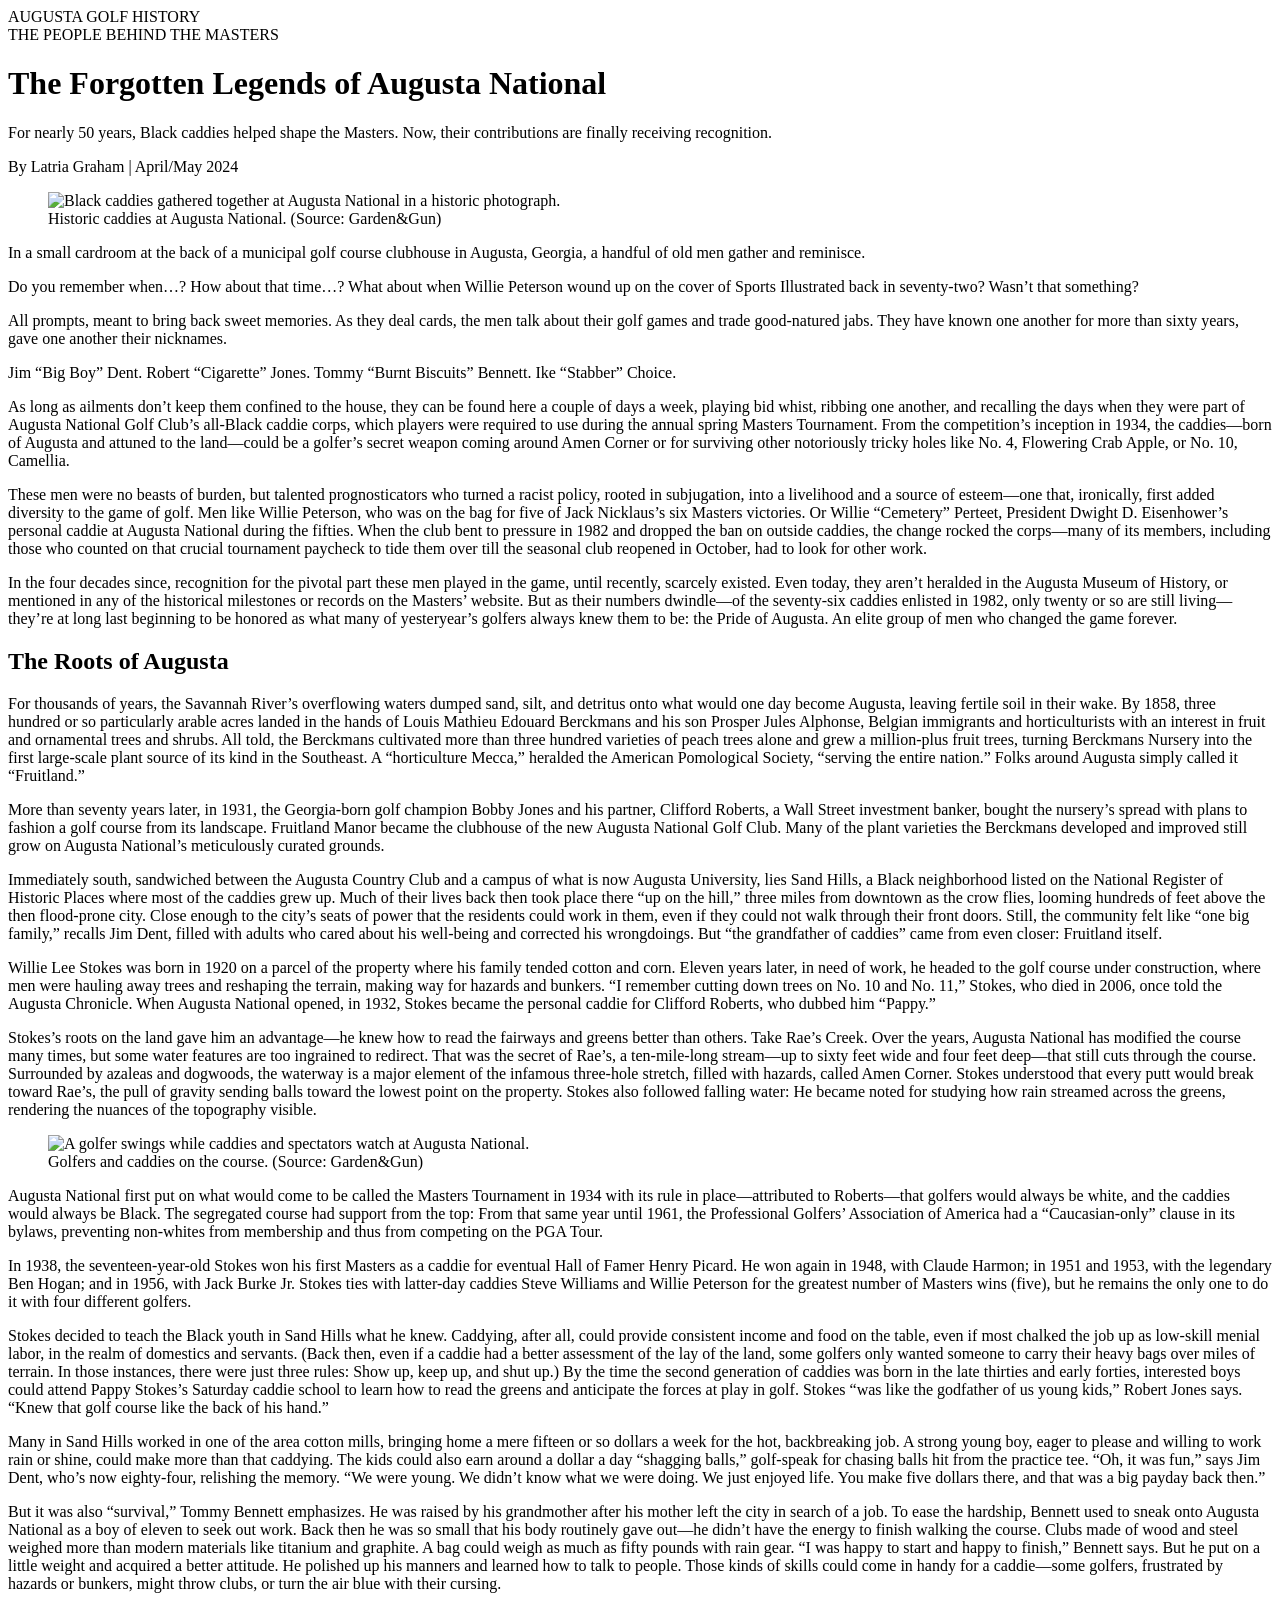
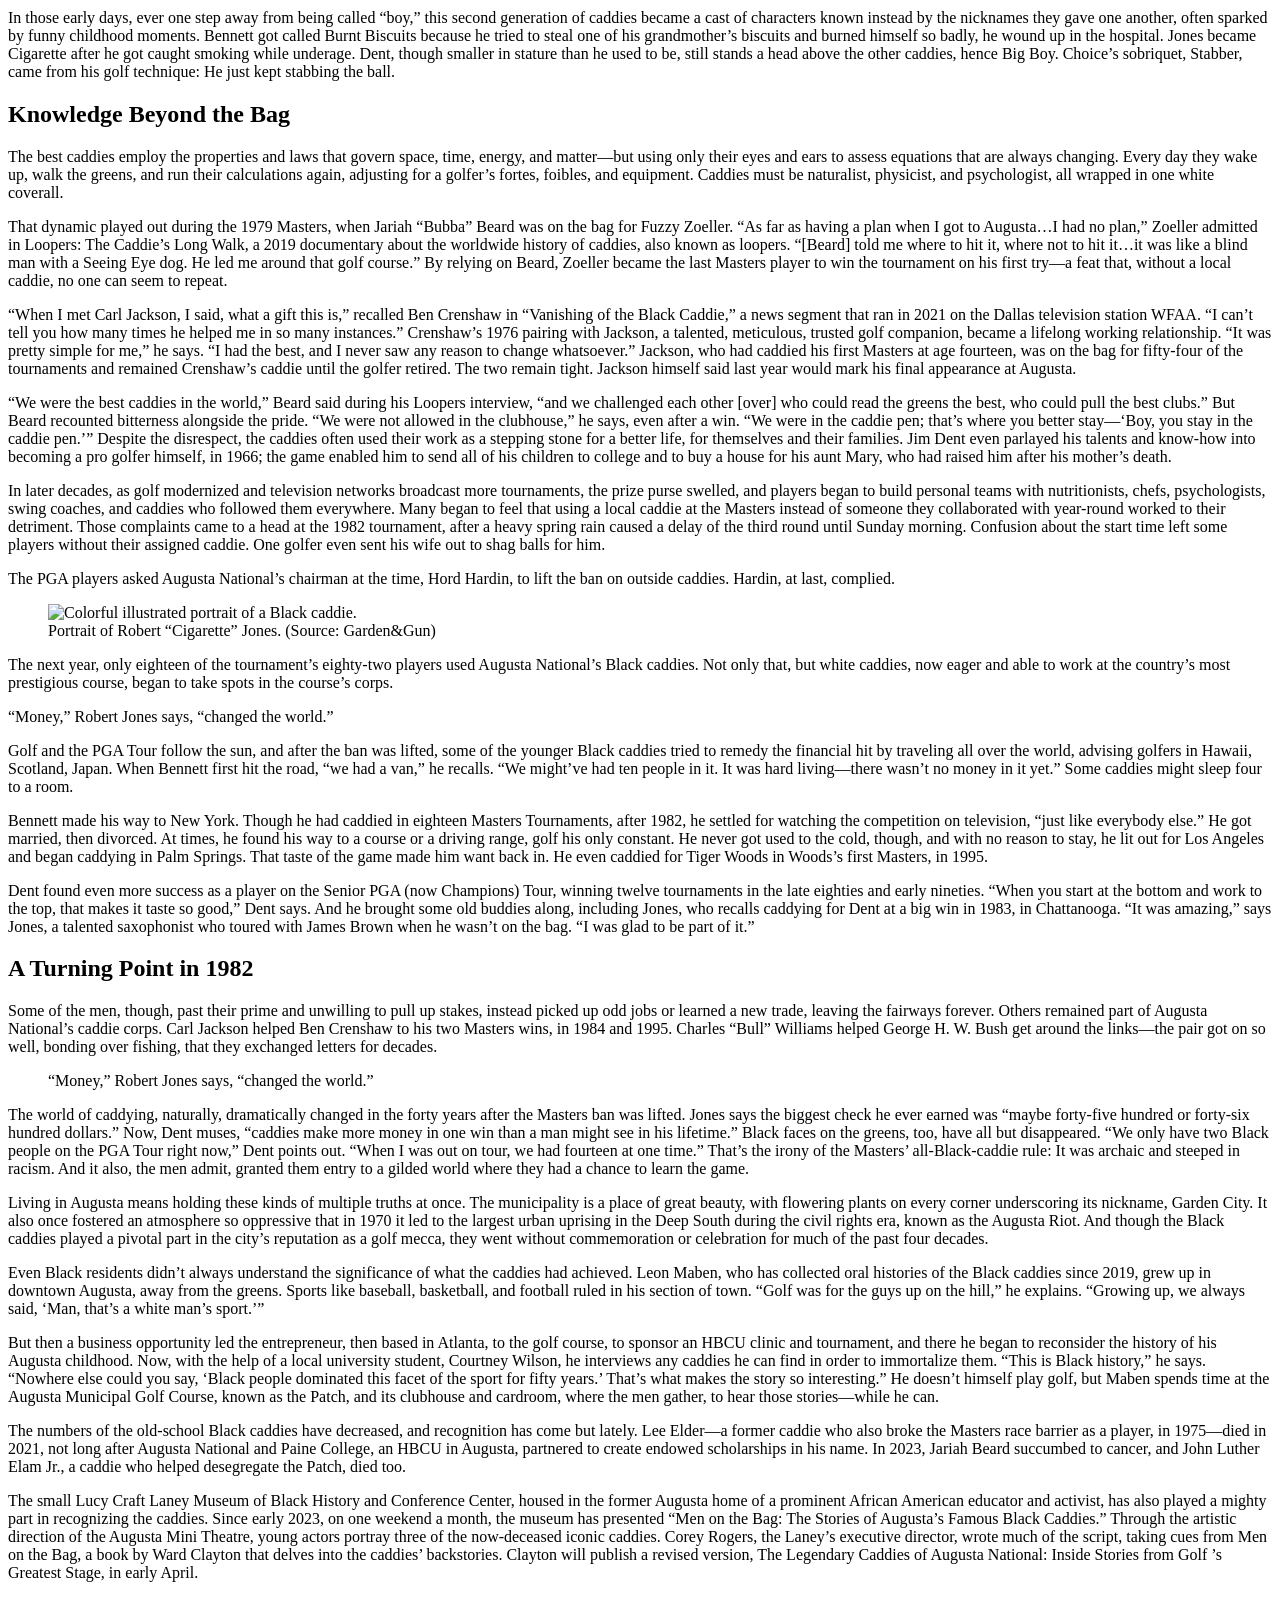
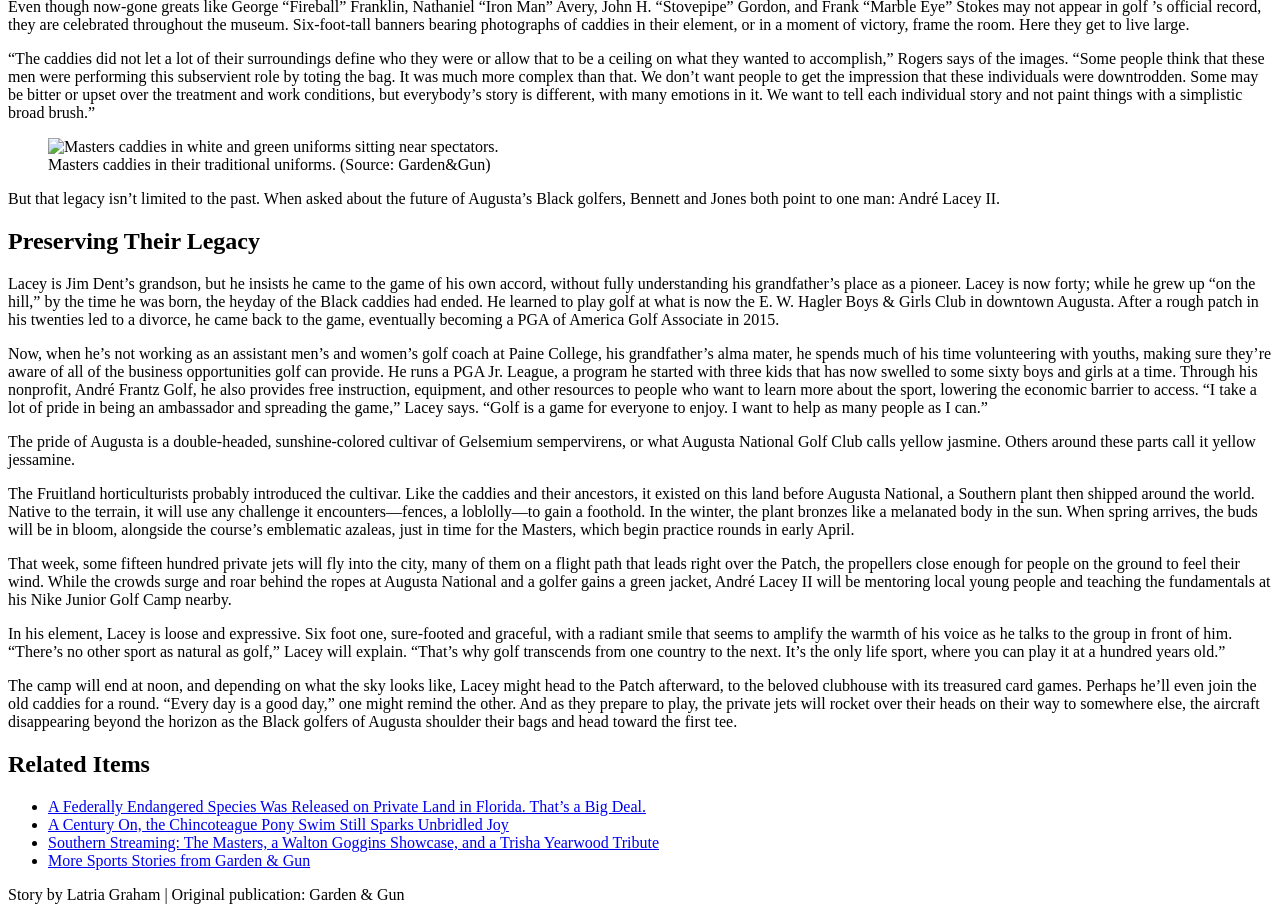
==== commit 649b1a9e: "Add files via upload" ====
--- a/index.html
+++ b/index.html
@@ -1,85 +1,90 @@
 <!DOCTYPE html>
 <html lang="en">
 <head>
-  <meta charset="UTF-8">
-  <meta name="viewport" content="width=device-width, initial-scale=1.0">
-  <title>Nepal's Electric Vehicle Revolution | The Current</title>
-  <link rel="stylesheet" href="style.css">
+    <meta charset="UTF-8">
+    <meta name="viewport" content="width=device-width, initial-scale=1.0">
+    <title>The Forgotten Legends of Augusta National</title>
+    <link rel="stylesheet" href="style.css">
 </head>
 <body>
-  <header class="masthead">
-    <div class="brand-mark">✦ THE CURRENT</div>
-    <div class="brand-tagline">Stories driving a changing world</div>
-  </header>
-  <main>
-    <article>
-      <div class="kicker">GLOBAL TRANSPORTATION <span> / </span> NEPAL</div>
-      <h1>Nepal’s Electric Car Revolution Is Moving at Full Speed</h1>
-      <p class="deck">Low taxes, hydropower and Chinese automakers have helped transform the country’s roads.</p>
-      <div id="byline">By Lydia DePillis and Bhadra Sharma</div>
-      <div class="dateline">Reporting from Kathmandu, Nepal · July 28, 2025</div>
-      <figure class="hero"><img src="images/image5.jpeg" alt="A driver navigates Kathmandu in an electric BYD car"><figcaption>A driver travels through Kathmandu in a BYD electric vehicle. <span>Photo: The New York Times</span></figcaption></figure>
-      <div class="story">
-        <p>The narrow streets of Kathmandu — sized for pedestrians and rickshaws — are choked with engines. Buses, motorbikes, small trucks and taxis fill the sprawling valley with horns and exhaust. For its more than three million residents, just getting around is a dangerous, eye-stinging ordeal.</p>
-        <p>But recently, a new kind of motor has started to ease the crush. Sleek electric vehicles glide by with a quiet hum. Gleaming showrooms do a brisk business in the latest models, and charging stations on the highways have turned into rest stops with cafes for drivers to pass the time.</p>
-        <figure><img src="images/image3.jpeg" alt="Traffic moves through Kathmandu, Nepal, where electric vehicles are becoming more common."><figcaption>Traffic moves through Kathmandu, Nepal, where electric vehicles are becoming more common. <span>Photo: The New York Times</span></figcaption></figure>
-        <p>The transition is moving quickly. Over the past year, electric vehicles accounted for 76 percent of all passenger vehicles and half of the light commercial vehicles sold in Nepal. Five years ago, that number was essentially zero. The E.V. market share in Nepal is now behind only those of a few countries, including Norway, Singapore and Ethiopia. The average for all countries was 20 percent in 2024.</p>
-        <p>The swift turnover is the result of government policies aimed at leveraging Nepal’s wealth of hydropower, easing dependence on imported fossil fuels and clearing the smog. It has been fed by an intense push from Nepal’s biggest neighbor, China, the world’s dominant manufacturer of battery-powered vehicles.</p>
-        <p>“For us, using electric vehicles is a comparative advantage,” said Mahesh Bhattarai, the director general of Nepal’s Department of Customs. “It’s good for us. In the global market, the Chinese E.V.s are expanding. The same is happening in Nepal.”</p>
-        <blockquote>“For us, using electric vehicles is a comparative advantage.”<cite>— Mahesh Bhattarai, Nepal Department of Customs</cite></blockquote>
-        <p>The effort stands in contrast to policies in the United States and Europe, which have blocked Chinese E.V.s to protect their domestic auto industries. And it carries hope for other developing countries that seek to become wealthier without enduring the crucible of pollution from which many rich nations have already emerged.</p>
-        <p>The International Energy Agency estimates that the world will add a billion vehicles by 2050. A vast majority of them will be in low- and moderate-income countries, where the extent of electric vehicle adoption will help determine future levels of both air pollution and climate-warming emissions.</p>
-        <p>“We’re interested in making sure that this rapid growth in these emerging markets doesn’t follow the same trajectory as the developed markets,” said Rob de Jong, head of sustainable transportation for the U.N. Environment Program.</p>
-        <figure><img src="images/image4.jpeg" alt="An electric vehicle charges in Nepal."><figcaption>An electric vehicle charges in Nepal. <span>Photo: The New York Times</span></figcaption></figure>
-        <p>But as Nepal has learned, there are obstacles. The country has spent heavily on subsidies for electric vehicles, and getting rid of the support too quickly could derail the shift to battery power. Even if gas-powered passenger cars are phased out, cleaning the air will require public transportation to go electric as well.</p>
-        <p>The Asian Development Bank, a multinational development lender, has been a key financier of Nepal’s dams, transmission lines and charging networks. The head of the bank’s resident mission in Nepal, Arnaud Cauchois, is cautious about the risk of backsliding.</p>
-        <p>“Given the economic sense that this E.V. conversion represents for Nepal, I think I would see it as unlikely that we would have major policy change,” Mr. Cauchois said. “But that’s basically a wish more than a conviction.”</p>
-        <h2>From Indian Gasoline to Chinese Cars</h2>
-        <p>Many countries are trying to electrify their vehicle fleets, but the case for doing so is even more obvious in Nepal, with its clean energy embodied in the rivers that run down from the Himalayas.</p>
-        <p>A 2015 border skirmish with India squeezed Nepal’s petroleum imports, then its largest energy source. After that, the government invested heavily in hydropower and grid infrastructure that have provided cheap, nonpolluting sources of electricity. Nearly all households now have access, and the rolling blackouts have ended.</p>
-        <p>To maximize the potential of its homegrown power, Nepal would need to use it for transportation. But electric vehicles were still too expensive for mass adoption in a country with a per-capita economic output of about $1,400. So the government pulled all the levers it had to provide incentives.</p>
-        <p>Nepal’s primary source of revenue is taxes on imports. To make E.V.s cheaper, the government set its customs and excise taxes on the cars at a combined maximum of 40 percent in 2021, compared with 180 percent for gas-powered cars. Now, the electric version of one Hyundai S.U.V. costs less than $38,000, while the gas-powered model is about $40,000.</p>
-        <p>The Nepal Electricity Authority built 62 charging stations, in Kathmandu and on highways across the country. It allowed anyone to build chargers, levied negligible tariffs on their import and gave away transformers — the priciest component.</p>
-        <figure><img src="images/image6.jpeg" alt="Electric vehicles on display at a BYD dealership in Nepal."><figcaption>Electric vehicles on display at a BYD dealership in Nepal. <span>Photo: The New York Times</span></figcaption></figure>
-        <p>Finally, the government set electricity costs for chargers at less than market rates. At those prices, fueling a gas-powered car cost about 15 times as much as charging an electric one. That was enough to create a business model for hotels, restaurants and other roadside entrepreneurs to install chargers on their own.</p>
-        <p>“At first, everybody was scared — how to establish and whether it would run or not,” said Kul Man Ghising, who managed the electricity authority until March. “But we tried and tried and tried.” Businesses have now installed about 1,200 chargers, according to the agency, and private residences are likely to have thousands more.</p>
-        <h2>‘A Win-Win Situation’</h2>
-        <p>At first, automotive dealers were skeptical. But Yamuna Shrestha saw the potential.</p>
-        <p>Originally a distributor for solar power equipment made by BYD, the largest electric car company in China, she saw some of its new models on a trip to the company’s Shenzhen headquarters in 2016. She secured the license to distribute BYD vehicles in Nepal a few years later, when few others thought E.V.s could gain traction.</p>
-        <p>“Many people were pushing for fossil fuels, but there was no one advocating for electric vehicles,” Ms. Shrestha said. Her sales took off when BYD released cars that could go farther on a single charge and had high enough clearance to cope with Nepal’s rough roads. Now she has 18 dealerships and expects to sell 4,000 vehicles in 2025.</p>
-        <p>But the competition is withering, as dozens of Chinese brands have entered the market. Dealers of Indian-made vehicles say they can’t match the low price and high quality of vehicles coming from Chinese manufacturers, which have been pressing to get into any markets they can.</p>
-        <figure><img src="images/image9.jpeg" alt="A charging station serves electric vehicles in Nepal."><figcaption>A charging station serves electric vehicles in Nepal. <span>Photo: The New York Times</span></figcaption></figure>
-        <p>Jit Bahadur Shahi was convinced. After retiring from the national police last year, he paid about $33,000 for a new electric minibus. He ferries passengers seven hours from Kathmandu to his town, Janakpur, on the Indian border. Ten round trips are enough to cover his monthly loan payments, and he expects to pay off the van in four years.</p>
-        <p>“It’s OK, I’m happy,” Mr. Shahi, 43, said while charging the van on a Saturday. “But the problem is that charging stations are not everywhere.” He also worries how much it will cost to fix the van after the warranty expires, and what will happen when its battery wears out.</p>
-        <p>Businesses and advocates in the country are concerned that Nepal may already be backing off its commitment to the electric transition. The young democracy has had three prime ministers in the past five years, and priorities have shifted with each of them.</p>
-        <p>The nation’s central bank doubled down-payment requirements for electric vehicles this year. The federal government, seeing declining revenues from car imports, has been inching up its tariffs on electric vehicles.</p>
-        <p>The government also does not have a plan for the collection or recycling of batteries. And auto dealers worry that faulty vehicles from some of the smaller Chinese brands could discredit the category. They’re pushing for an agency that would independently certify safety and quality.</p>
-        <p>Rajan Babu Shrestha holds the license to distribute cars in Nepal from the Indian manufacturer Tata Motors. He has seen sales skyrocket on his electric models, but he could go back to selling gas-powered vehicles if tariffs rose or subsidies for charging stations went away.</p>
-        <p>“It’s a very positive direction they are going in, but it really comes down to the long-term policy,” Mr. Shrestha said. “Stability is always a question mark.”</p>
-        <h2>E.V.s for Everybody</h2>
-        <p>For now, the electric shift in passenger vehicles is moving swiftly. But a vast majority of Nepal’s residents don’t have cars. Instead, they use cheaper motorbikes or mostly gasoline- and diesel-powered buses.</p>
-        <p>If Nepal is to clean its air, it will have to electrify and expand its public transportation fleet as well.</p>
-        <p>Chiri Babu Maharjan is the mayor of Lalitpur, the city across the Bagmati River from Kathmandu. Legions of scooters have made it difficult for vehicles of any kind to get anywhere on the narrow roads. Electric two-wheelers have not gained much traction in Nepal, as they have in India.</p>
-        <p>“We are trying to reduce fossil fuel vehicles in my town,” Mr. Maharjan said. “This is very difficult, but we must do something.”</p>
-        <p>The solution, he said, is to give his constituents a better alternative. To do that, the mayor has placed his trust in Sajha Yatayat, a bus company that is mostly owned by the state.</p>
-        <p>Electric buses are expensive, and transit fares in the region are capped at about 36 cents for the longest ride. That makes financing the purchases difficult. Nepal’s government has stepped in with about $22 million to buy them. For the past two years, Sajha Yatayat been running 41 green-painted electric buses.</p>
-        <p>But Kanak Mani Dixit, who until recently served as Sajha’s chairman, thinks about 800 of them are needed to establish a network of routes with enough frequency to replace individual vehicles.</p>
-        <p>China is stepping into this front, too.</p>
-        <p>Recently, the Chinese government offered to give Nepal 100 more 12-meter-long buses at no cost. Mr. Dixit acknowledges that China may have its own motivations, such as increasing acceptance of its larger electric models, but he doesn’t worry about it.</p>
-        <p>“We have been accepting foreign assistance since 1950, and this is foreign assistance,” he said.</p>
-        <p>Even with more buses, taming the chaotic scrum of exhaust-spewing motorbikes will require a regional transportation authority that could clear more space for public transit. The agency’s creation has been mired in political disagreement, but Mr. Dixit hopes it can finally make clean, accessible mobility a reality.</p>
-        <p>“The Kathmandu Valley is just waiting for someone to turn the key,” Mr. Dixit said. “Coincidentally, this is the time exactly when the electric buses have made an entry. And you could just suddenly find things much different another five years from now.”</p>
-      </div>
-      <section class="read-more">
-        <h2>Read more</h2>
-        <ul>
-          <li><a href="https://www.nytimes.com/2025/08/17/business/airlines-credit-cards-loyalty.html">If You’ll Pay $800 for a Credit Card, You’re in Demand</a></li>
-          <li><a href="https://www.nytimes.com/2025/08/15/business/investing-fund-returns-interfere.html">Why Hands-Off Investing Pays Off</a></li>
-          <li><a href="https://www.nytimes.com/2025/08/17/business/tiktok-ai-avatars.html">He Sold His Likeness. Now His Avatar Is Shilling Supplements on TikTok.</a></li>
-        </ul>
-      </section>
-    </article>
-  </main>
-  <footer>THE CURRENT <span>·</span> An interactive design class project · Original reporting: The New York Times</footer>
+    <!-- This wrapper centers the story on the page. -->
+    <div id="page-wrapper">
+        <header id="masthead">
+            <div class="publication">AUGUSTA GOLF HISTORY</div>
+            <div class="tagline">THE PEOPLE BEHIND THE MASTERS</div>
+        </header>
+        <main>
+            <h1>The Forgotten Legends of Augusta National</h1>
+            <p class="subtitle">For nearly 50 years, Black caddies helped shape the Masters. Now, their contributions are finally receiving recognition.</p>
+            <div id="byline">By Latria Graham | April/May 2024</div>
+            <article>
+                <figure><img src="image1.jpg" alt="Black caddies gathered together at Augusta National in a historic photograph."><figcaption>Historic caddies at Augusta National. (Source: Garden&amp;Gun)</figcaption></figure>
+                <p>In a small cardroom at the back of a municipal golf course clubhouse in Augusta, Georgia, a handful of old men gather and reminisce.</p>
+                <p>Do you remember when…? How about that time…? What about when Willie Peterson wound up on the cover of Sports Illustrated back in seventy-two? Wasn’t that something?</p>
+                <p>All prompts, meant to bring back sweet memories. As they deal cards, the men talk about their golf games and trade good-natured jabs. They have known one another for more than sixty years, gave one another their nicknames.</p>
+                <p>Jim “Big Boy” Dent. Robert “Cigarette” Jones. Tommy “Burnt Biscuits” Bennett. Ike “Stabber” Choice.</p>
+                <p>As long as ailments don’t keep them confined to the house, they can be found here a couple of days a week, playing bid whist, ribbing one another, and recalling the days when they were part of Augusta National Golf Club’s all-Black caddie corps, which players were required to use during the annual spring Masters Tournament. From the competition’s inception in 1934, the caddies—born of Augusta and attuned to the land—could be a golfer’s secret weapon coming around Amen Corner or for surviving other notoriously tricky holes like No. 4, Flowering Crab Apple, or No. 10, Camellia.</p>
+                <p>These men were no beasts of burden, but talented prognosticators who turned a racist policy, rooted in subjugation, into a livelihood and a source of esteem—one that, ironically, first added diversity to the game of golf. Men like Willie Peterson, who was on the bag for five of Jack Nicklaus’s six Masters victories. Or Willie “Cemetery” Perteet, President Dwight D. Eisenhower’s personal caddie at Augusta National during the fifties. When the club bent to pressure in 1982 and dropped the ban on outside caddies, the change rocked the corps—many of its members, including those who counted on that crucial tournament paycheck to tide them over till the seasonal club reopened in October, had to look for other work.</p>
+                <p>In the four decades since, recognition for the pivotal part these men played in the game, until recently, scarcely existed. Even today, they aren’t heralded in the Augusta Museum of History, or mentioned in any of the historical milestones or records on the Masters’ website. But as their numbers dwindle—of the seventy-six caddies enlisted in 1982, only twenty or so are still living—they’re at long last beginning to be honored as what many of yesteryear’s golfers always knew them to be: the Pride of Augusta. An elite group of men who changed the game forever.</p>
+                <h2>The Roots of Augusta</h2>
+                <p>For thousands of years, the Savannah River’s overflowing waters dumped sand, silt, and detritus onto what would one day become Augusta, leaving fertile soil in their wake. By 1858, three hundred or so particularly arable acres landed in the hands of Louis Mathieu Edouard Berckmans and his son Prosper Jules Alphonse, Belgian immigrants and horticulturists with an interest in fruit and ornamental trees and shrubs. All told, the Berckmans cultivated more than three hundred varieties of peach trees alone and grew a million-plus fruit trees, turning Berckmans Nursery into the first large-scale plant source of its kind in the Southeast. A “horticulture Mecca,” heralded the American Pomological Society, “serving the entire nation.” Folks around Augusta simply called it “Fruitland.”</p>
+                <p>More than seventy years later, in 1931, the Georgia-born golf champion Bobby Jones and his partner, Clifford Roberts, a Wall Street investment banker, bought the nursery’s spread with plans to fashion a golf course from its landscape. Fruitland Manor became the clubhouse of the new Augusta National Golf Club. Many of the plant varieties the Berckmans developed and improved still grow on Augusta National’s meticulously curated grounds.</p>
+                <p>Immediately south, sandwiched between the Augusta Country Club and a campus of what is now Augusta University, lies Sand Hills, a Black neighborhood listed on the National Register of Historic Places where most of the caddies grew up. Much of their lives back then took place there “up on the hill,” three miles from downtown as the crow flies, looming hundreds of feet above the then flood-prone city. Close enough to the city’s seats of power that the residents could work in them, even if they could not walk through their front doors. Still, the community felt like “one big family,” recalls Jim Dent, filled with adults who cared about his well-being and corrected his wrongdoings. But “the grandfather of caddies” came from even closer: Fruitland itself.</p>
+                <p>Willie Lee Stokes was born in 1920 on a parcel of the property where his family tended cotton and corn. Eleven years later, in need of work, he headed to the golf course under construction, where men were hauling away trees and reshaping the terrain, making way for hazards and bunkers. “I remember cutting down trees on No. 10 and No. 11,” Stokes, who died in 2006, once told the Augusta Chronicle. When Augusta National opened, in 1932, Stokes became the personal caddie for Clifford Roberts, who dubbed him “Pappy.”</p>
+                <p>Stokes’s roots on the land gave him an advantage—he knew how to read the fairways and greens better than others. Take Rae’s Creek. Over the years, Augusta National has modified the course many times, but some water features are too ingrained to redirect. That was the secret of Rae’s, a ten-mile-long stream—up to sixty feet wide and four feet deep—that still cuts through the course. Surrounded by azaleas and dogwoods, the waterway is a major element of the infamous three-hole stretch, filled with hazards, called Amen Corner. Stokes understood that every putt would break toward Rae’s, the pull of gravity sending balls toward the lowest point on the property. Stokes also followed falling water: He became noted for studying how rain streamed across the greens, rendering the nuances of the topography visible.</p>
+                <figure><img src="image7.jpg" alt="A golfer swings while caddies and spectators watch at Augusta National."><figcaption>Golfers and caddies on the course. (Source: Garden&amp;Gun)</figcaption></figure>
+                <p>Augusta National first put on what would come to be called the Masters Tournament in 1934 with its rule in place—attributed to Roberts—that golfers would always be white, and the caddies would always be Black. The segregated course had support from the top: From that same year until 1961, the Professional Golfers’ Association of America had a “Caucasian-only” clause in its bylaws, preventing non-whites from membership and thus from competing on the PGA Tour.</p>
+                <p>In 1938, the seventeen-year-old Stokes won his first Masters as a caddie for eventual Hall of Famer Henry Picard. He won again in 1948, with Claude Harmon; in 1951 and 1953, with the legendary Ben Hogan; and in 1956, with Jack Burke Jr. Stokes ties with latter-day caddies Steve Williams and Willie Peterson for the greatest number of Masters wins (five), but he remains the only one to do it with four different golfers.</p>
+                <p>Stokes decided to teach the Black youth in Sand Hills what he knew. Caddying, after all, could provide consistent income and food on the table, even if most chalked the job up as low-skill menial labor, in the realm of domestics and servants. (Back then, even if a caddie had a better assessment of the lay of the land, some golfers only wanted someone to carry their heavy bags over miles of terrain. In those instances, there were just three rules: Show up, keep up, and shut up.) By the time the second generation of caddies was born in the late thirties and early forties, interested boys could attend Pappy Stokes’s Saturday caddie school to learn how to read the greens and anticipate the forces at play in golf. Stokes “was like the godfather of us young kids,” Robert Jones says. “Knew that golf course like the back of his hand.”</p>
+                <p>Many in Sand Hills worked in one of the area cotton mills, bringing home a mere fifteen or so dollars a week for the hot, backbreaking job. A strong young boy, eager to please and willing to work rain or shine, could make more than that caddying. The kids could also earn around a dollar a day “shagging balls,” golf-speak for chasing balls hit from the practice tee. “Oh, it was fun,” says Jim Dent, who’s now eighty-four, relishing the memory. “We were young. We didn’t know what we were doing. We just enjoyed life. You make five dollars there, and that was a big payday back then.”</p>
+                <p>But it was also “survival,” Tommy Bennett emphasizes. He was raised by his grandmother after his mother left the city in search of a job. To ease the hardship, Bennett used to sneak onto Augusta National as a boy of eleven to seek out work. Back then he was so small that his body routinely gave out—he didn’t have the energy to finish walking the course. Clubs made of wood and steel weighed more than modern materials like titanium and graphite. A bag could weigh as much as fifty pounds with rain gear. “I was happy to start and happy to finish,” Bennett says. But he put on a little weight and acquired a better attitude. He polished up his manners and learned how to talk to people. Those kinds of skills could come in handy for a caddie—some golfers, frustrated by hazards or bunkers, might throw clubs, or turn the air blue with their cursing.</p>
+                <p>In those early days, ever one step away from being called “boy,” this second generation of caddies became a cast of characters known instead by the nicknames they gave one another, often sparked by funny childhood moments. Bennett got called Burnt Biscuits because he tried to steal one of his grandmother’s biscuits and burned himself so badly, he wound up in the hospital. Jones became Cigarette after he got caught smoking while underage. Dent, though smaller in stature than he used to be, still stands a head above the other caddies, hence Big Boy. Choice’s sobriquet, Stabber, came from his golf technique: He just kept stabbing the ball.</p>
+                <h2>Knowledge Beyond the Bag</h2>
+                <p>The best caddies employ the properties and laws that govern space, time, energy, and matter—but using only their eyes and ears to assess equations that are always changing. Every day they wake up, walk the greens, and run their calculations again, adjusting for a golfer’s fortes, foibles, and equipment. Caddies must be naturalist, physicist, and psychologist, all wrapped in one white coverall.</p>
+                <p>That dynamic played out during the 1979 Masters, when Jariah “Bubba” Beard was on the bag for Fuzzy Zoeller. “As far as having a plan when I got to Augusta…I had no plan,” Zoeller admitted in Loopers: The Caddie’s Long Walk, a 2019 documentary about the worldwide history of caddies, also known as loopers. “[Beard] told me where to hit it, where not to hit it…it was like a blind man with a Seeing Eye dog. He led me around that golf course.” By relying on Beard, Zoeller became the last Masters player to win the tournament on his first try—a feat that, without a local caddie, no one can seem to repeat.</p>
+                <p>“When I met Carl Jackson, I said, what a gift this is,” recalled Ben Crenshaw in “Vanishing of the Black Caddie,” a news segment that ran in 2021 on the Dallas television station WFAA. “I can’t tell you how many times he helped me in so many instances.” Crenshaw’s 1976 pairing with Jackson, a talented, meticulous, trusted golf companion, became a lifelong working relationship. “It was pretty simple for me,” he says. “I had the best, and I never saw any reason to change whatsoever.” Jackson, who had caddied his first Masters at age fourteen, was on the bag for fifty-four of the tournaments and remained Crenshaw’s caddie until the golfer retired. The two remain tight. Jackson himself said last year would mark his final appearance at Augusta.</p>
+                <p>“We were the best caddies in the world,” Beard said during his Loopers interview, “and we challenged each other [over] who could read the greens the best, who could pull the best clubs.” But Beard recounted bitterness alongside the pride. “We were not allowed in the clubhouse,” he says, even after a win. “We were in the caddie pen; that’s where you better stay—‘Boy, you stay in the caddie pen.’” Despite the disrespect, the caddies often used their work as a stepping stone for a better life, for themselves and their families. Jim Dent even parlayed his talents and know-how into becoming a pro golfer himself, in 1966; the game enabled him to send all of his children to college and to buy a house for his aunt Mary, who had raised him after his mother’s death.</p>
+                <p>In later decades, as golf modernized and television networks broadcast more tournaments, the prize purse swelled, and players began to build personal teams with nutritionists, chefs, psychologists, swing coaches, and caddies who followed them everywhere. Many began to feel that using a local caddie at the Masters instead of someone they collaborated with year-round worked to their detriment. Those complaints came to a head at the 1982 tournament, after a heavy spring rain caused a delay of the third round until Sunday morning. Confusion about the start time left some players without their assigned caddie. One golfer even sent his wife out to shag balls for him.</p>
+                <p>The PGA players asked Augusta National’s chairman at the time, Hord Hardin, to lift the ban on outside caddies. Hardin, at last, complied.</p>
+                <figure><img src="image5.jpg" alt="Colorful illustrated portrait of a Black caddie."><figcaption>Portrait of Robert “Cigarette” Jones. (Source: Garden&amp;Gun)</figcaption></figure>
+                <p>The next year, only eighteen of the tournament’s eighty-two players used Augusta National’s Black caddies. Not only that, but white caddies, now eager and able to work at the country’s most prestigious course, began to take spots in the course’s corps.</p>
+                <p>“Money,” Robert Jones says, “changed the world.”</p>
+                <p>Golf and the PGA Tour follow the sun, and after the ban was lifted, some of the younger Black caddies tried to remedy the financial hit by traveling all over the world, advising golfers in Hawaii, Scotland, Japan. When Bennett first hit the road, “we had a van,” he recalls. “We might’ve had ten people in it. It was hard living—there wasn’t no money in it yet.” Some caddies might sleep four to a room.</p>
+                <p>Bennett made his way to New York. Though he had caddied in eighteen Masters Tournaments, after 1982, he settled for watching the competition on television, “just like everybody else.” He got married, then divorced. At times, he found his way to a course or a driving range, golf his only constant. He never got used to the cold, though, and with no reason to stay, he lit out for Los Angeles and began caddying in Palm Springs. That taste of the game made him want back in. He even caddied for Tiger Woods in Woods’s first Masters, in 1995.</p>
+                <p>Dent found even more success as a player on the Senior PGA (now Champions) Tour, winning twelve tournaments in the late eighties and early nineties. “When you start at the bottom and work to the top, that makes it taste so good,” Dent says. And he brought some old buddies along, including Jones, who recalls caddying for Dent at a big win in 1983, in Chattanooga. “It was amazing,” says Jones, a talented saxophonist who toured with James Brown when he wasn’t on the bag. “I was glad to be part of it.”</p>
+                <h2>A Turning Point in 1982</h2>
+                <p>Some of the men, though, past their prime and unwilling to pull up stakes, instead picked up odd jobs or learned a new trade, leaving the fairways forever. Others remained part of Augusta National’s caddie corps. Carl Jackson helped Ben Crenshaw to his two Masters wins, in 1984 and 1995. Charles “Bull” Williams helped George H. W. Bush get around the links—the pair got on so well, bonding over fishing, that they exchanged letters for decades.</p>
+                <blockquote>“Money,” Robert Jones says, “changed the world.”</blockquote>
+                <p>The world of caddying, naturally, dramatically changed in the forty years after the Masters ban was lifted. Jones says the biggest check he ever earned was “maybe forty-five hundred or forty-six hundred dollars.” Now, Dent muses, “caddies make more money in one win than a man might see in his lifetime.” Black faces on the greens, too, have all but disappeared. “We only have two Black people on the PGA Tour right now,” Dent points out. “When I was out on tour, we had fourteen at one time.” That’s the irony of the Masters’ all-Black-caddie rule: It was archaic and steeped in racism. And it also, the men admit, granted them entry to a gilded world where they had a chance to learn the game.</p>
+                <p>Living in Augusta means holding these kinds of multiple truths at once. The municipality is a place of great beauty, with flowering plants on every corner underscoring its nickname, Garden City. It also once fostered an atmosphere so oppressive that in 1970 it led to the largest urban uprising in the Deep South during the civil rights era, known as the Augusta Riot. And though the Black caddies played a pivotal part in the city’s reputation as a golf mecca, they went without commemoration or celebration for much of the past four decades.</p>
+                <p>Even Black residents didn’t always understand the significance of what the caddies had achieved. Leon Maben, who has collected oral histories of the Black caddies since 2019, grew up in downtown Augusta, away from the greens. Sports like baseball, basketball, and football ruled in his section of town. “Golf was for the guys up on the hill,” he explains. “Growing up, we always said, ‘Man, that’s a white man’s sport.’”</p>
+                <p>But then a business opportunity led the entrepreneur, then based in Atlanta, to the golf course, to sponsor an HBCU clinic and tournament, and there he began to reconsider the history of his Augusta childhood. Now, with the help of a local university student, Courtney Wilson, he interviews any caddies he can find in order to immortalize them. “This is Black history,” he says. “Nowhere else could you say, ‘Black people dominated this facet of the sport for fifty years.’ That’s what makes the story so interesting.” He doesn’t himself play golf, but Maben spends time at the Augusta Municipal Golf Course, known as the Patch, and its clubhouse and cardroom, where the men gather, to hear those stories—while he can.</p>
+                <p>The numbers of the old-school Black caddies have decreased, and recognition has come but lately. Lee Elder—a former caddie who also broke the Masters race barrier as a player, in 1975—died in 2021, not long after Augusta National and Paine College, an HBCU in Augusta, partnered to create endowed scholarships in his name. In 2023, Jariah Beard succumbed to cancer, and John Luther Elam Jr., a caddie who helped desegregate the Patch, died too.</p>
+                <p>The small Lucy Craft Laney Museum of Black History and Conference Center, housed in the former Augusta home of a prominent African American educator and activist, has also played a mighty part in recognizing the caddies. Since early 2023, on one weekend a month, the museum has presented “Men on the Bag: The Stories of Augusta’s Famous Black Caddies.” Through the artistic direction of the Augusta Mini Theatre, young actors portray three of the now-deceased iconic caddies. Corey Rogers, the Laney’s executive director, wrote much of the script, taking cues from Men on the Bag, a book by Ward Clayton that delves into the caddies’ backstories. Clayton will publish a revised version, The Legendary Caddies of Augusta National: Inside Stories from Golf ’s Greatest Stage, in early April.</p>
+                <p>Even though now-gone greats like George “Fireball” Franklin, Nathaniel “Iron Man” Avery, John H. “Stovepipe” Gordon, and Frank “Marble Eye” Stokes may not appear in golf ’s official record, they are celebrated throughout the museum. Six-foot-tall banners bearing photographs of caddies in their element, or in a moment of victory, frame the room. Here they get to live large.</p>
+                <p>“The caddies did not let a lot of their surroundings define who they were or allow that to be a ceiling on what they wanted to accomplish,” Rogers says of the images. “Some people think that these men were performing this subservient role by toting the bag. It was much more complex than that. We don’t want people to get the impression that these individuals were downtrodden. Some may be bitter or upset over the treatment and work conditions, but everybody’s story is different, with many emotions in it. We want to tell each individual story and not paint things with a simplistic broad brush.”</p>
+                <figure><img src="image3.jpg" alt="Masters caddies in white and green uniforms sitting near spectators."><figcaption>Masters caddies in their traditional uniforms. (Source: Garden&amp;Gun)</figcaption></figure>
+                <p>But that legacy isn’t limited to the past. When asked about the future of Augusta’s Black golfers, Bennett and Jones both point to one man: André Lacey II.</p>
+                <h2>Preserving Their Legacy</h2>
+                <p>Lacey is Jim Dent’s grandson, but he insists he came to the game of his own accord, without fully understanding his grandfather’s place as a pioneer. Lacey is now forty; while he grew up “on the hill,” by the time he was born, the heyday of the Black caddies had ended. He learned to play golf at what is now the E. W. Hagler Boys &amp; Girls Club in downtown Augusta. After a rough patch in his twenties led to a divorce, he came back to the game, eventually becoming a PGA of America Golf Associate in 2015.</p>
+                <p>Now, when he’s not working as an assistant men’s and women’s golf coach at Paine College, his grandfather’s alma mater, he spends much of his time volunteering with youths, making sure they’re aware of all of the business opportunities golf can provide. He runs a PGA Jr. League, a program he started with three kids that has now swelled to some sixty boys and girls at a time. Through his nonprofit, André Frantz Golf, he also provides free instruction, equipment, and other resources to people who want to learn more about the sport, lowering the economic barrier to access. “I take a lot of pride in being an ambassador and spreading the game,” Lacey says. “Golf is a game for everyone to enjoy. I want to help as many people as I can.”</p>
+                <p>The pride of Augusta is a double-headed, sunshine-colored cultivar of Gelsemium sempervirens, or what Augusta National Golf Club calls yellow jasmine. Others around these parts call it yellow jessamine.</p>
+                <p>The Fruitland horticulturists probably introduced the cultivar. Like the caddies and their ancestors, it existed on this land before Augusta National, a Southern plant then shipped around the world. Native to the terrain, it will use any challenge it encounters—fences, a loblolly—to gain a foothold. In the winter, the plant bronzes like a melanated body in the sun. When spring arrives, the buds will be in bloom, alongside the course’s emblematic azaleas, just in time for the Masters, which begin practice rounds in early April.</p>
+                <p>That week, some fifteen hundred private jets will fly into the city, many of them on a flight path that leads right over the Patch, the propellers close enough for people on the ground to feel their wind. While the crowds surge and roar behind the ropes at Augusta National and a golfer gains a green jacket, André Lacey II will be mentoring local young people and teaching the fundamentals at his Nike Junior Golf Camp nearby.</p>
+                <p>In his element, Lacey is loose and expressive. Six foot one, sure-footed and graceful, with a radiant smile that seems to amplify the warmth of his voice as he talks to the group in front of him. “There’s no other sport as natural as golf,” Lacey will explain. “That’s why golf transcends from one country to the next. It’s the only life sport, where you can play it at a hundred years old.”</p>
+                <p>The camp will end at noon, and depending on what the sky looks like, Lacey might head to the Patch afterward, to the beloved clubhouse with its treasured card games. Perhaps he’ll even join the old caddies for a round. “Every day is a good day,” one might remind the other. And as they prepare to play, the private jets will rocket over their heads on their way to somewhere else, the aircraft disappearing beyond the horizon as the Black golfers of Augusta shoulder their bags and head toward the first tee.</p>
+            </article>
+            <section id="related-items">
+                <h2>Related Items</h2>
+                <ul>
+                    <li><a href="https://gardenandgun.com/a-federally-endangered-species-was-released-on-private-land-in-florida-thats-a-big-deal" target="_new" rel="noopener noreferrer">A Federally Endangered Species Was Released on Private Land in Florida. That’s a Big Deal.</a></li>
+                    <li><a href="https://gardenandgun.com/feature/a-century-on-the-chincoteague-pony-swim-still-sparks-unbridled-joy/" target="_new" rel="noopener noreferrer">A Century On, the Chincoteague Pony Swim Still Sparks Unbridled Joy</a></li>
+                    <li><a href="https://gardenandgun.com/southern-streaming-the-masters-a-walton-goggins-showcase-and-a-trisha-yearwood-tribute" target="_new" rel="noopener noreferrer">Southern Streaming: The Masters, a Walton Goggins Showcase, and a Trisha Yearwood Tribute</a></li>
+                    <li><a href="https://gardenandgun.com/tag/sports/page/2" target="_new" rel="noopener noreferrer">More Sports Stories from Garden &amp; Gun</a></li>
+                </ul>
+            </section>
+        </main>
+        <footer>Story by Latria Graham | Original publication: Garden &amp; Gun</footer>
+    </div>
 </body>
 </html>
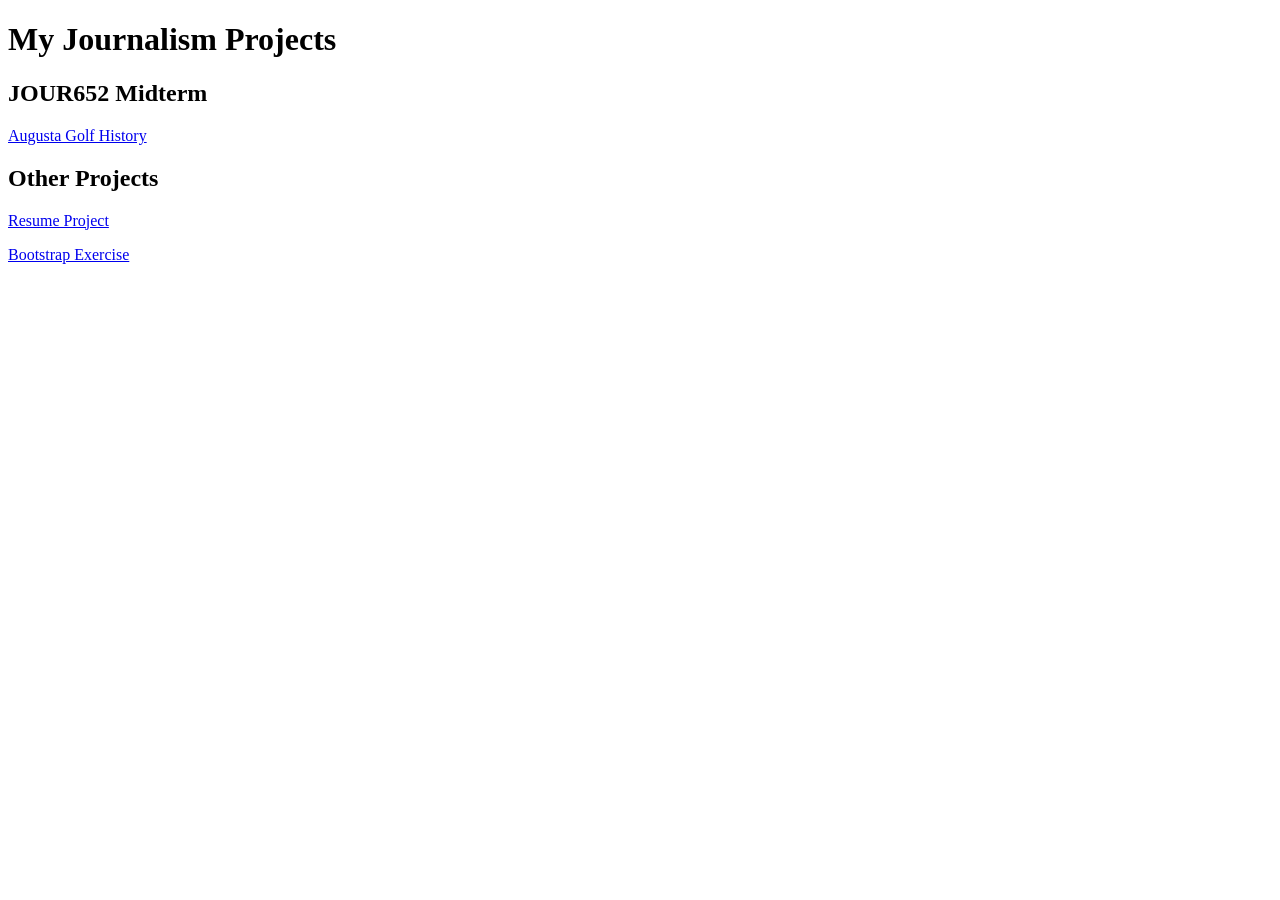
==== commit 8a388154: "Update title and restructure HTML content" ====
--- a/index.html
+++ b/index.html
@@ -1,90 +1,32 @@
+
 <!DOCTYPE html>
 <html lang="en">
 <head>
     <meta charset="UTF-8">
-    <meta name="viewport" content="width=device-width, initial-scale=1.0">
-    <title>The Forgotten Legends of Augusta National</title>
-    <link rel="stylesheet" href="style.css">
+    <title>My Journalism Projects</title>
 </head>
+
 <body>
-    <!-- This wrapper centers the story on the page. -->
-    <div id="page-wrapper">
-        <header id="masthead">
-            <div class="publication">AUGUSTA GOLF HISTORY</div>
-            <div class="tagline">THE PEOPLE BEHIND THE MASTERS</div>
-        </header>
-        <main>
-            <h1>The Forgotten Legends of Augusta National</h1>
-            <p class="subtitle">For nearly 50 years, Black caddies helped shape the Masters. Now, their contributions are finally receiving recognition.</p>
-            <div id="byline">By Latria Graham | April/May 2024</div>
-            <article>
-                <figure><img src="image1.jpg" alt="Black caddies gathered together at Augusta National in a historic photograph."><figcaption>Historic caddies at Augusta National. (Source: Garden&amp;Gun)</figcaption></figure>
-                <p>In a small cardroom at the back of a municipal golf course clubhouse in Augusta, Georgia, a handful of old men gather and reminisce.</p>
-                <p>Do you remember when…? How about that time…? What about when Willie Peterson wound up on the cover of Sports Illustrated back in seventy-two? Wasn’t that something?</p>
-                <p>All prompts, meant to bring back sweet memories. As they deal cards, the men talk about their golf games and trade good-natured jabs. They have known one another for more than sixty years, gave one another their nicknames.</p>
-                <p>Jim “Big Boy” Dent. Robert “Cigarette” Jones. Tommy “Burnt Biscuits” Bennett. Ike “Stabber” Choice.</p>
-                <p>As long as ailments don’t keep them confined to the house, they can be found here a couple of days a week, playing bid whist, ribbing one another, and recalling the days when they were part of Augusta National Golf Club’s all-Black caddie corps, which players were required to use during the annual spring Masters Tournament. From the competition’s inception in 1934, the caddies—born of Augusta and attuned to the land—could be a golfer’s secret weapon coming around Amen Corner or for surviving other notoriously tricky holes like No. 4, Flowering Crab Apple, or No. 10, Camellia.</p>
-                <p>These men were no beasts of burden, but talented prognosticators who turned a racist policy, rooted in subjugation, into a livelihood and a source of esteem—one that, ironically, first added diversity to the game of golf. Men like Willie Peterson, who was on the bag for five of Jack Nicklaus’s six Masters victories. Or Willie “Cemetery” Perteet, President Dwight D. Eisenhower’s personal caddie at Augusta National during the fifties. When the club bent to pressure in 1982 and dropped the ban on outside caddies, the change rocked the corps—many of its members, including those who counted on that crucial tournament paycheck to tide them over till the seasonal club reopened in October, had to look for other work.</p>
-                <p>In the four decades since, recognition for the pivotal part these men played in the game, until recently, scarcely existed. Even today, they aren’t heralded in the Augusta Museum of History, or mentioned in any of the historical milestones or records on the Masters’ website. But as their numbers dwindle—of the seventy-six caddies enlisted in 1982, only twenty or so are still living—they’re at long last beginning to be honored as what many of yesteryear’s golfers always knew them to be: the Pride of Augusta. An elite group of men who changed the game forever.</p>
-                <h2>The Roots of Augusta</h2>
-                <p>For thousands of years, the Savannah River’s overflowing waters dumped sand, silt, and detritus onto what would one day become Augusta, leaving fertile soil in their wake. By 1858, three hundred or so particularly arable acres landed in the hands of Louis Mathieu Edouard Berckmans and his son Prosper Jules Alphonse, Belgian immigrants and horticulturists with an interest in fruit and ornamental trees and shrubs. All told, the Berckmans cultivated more than three hundred varieties of peach trees alone and grew a million-plus fruit trees, turning Berckmans Nursery into the first large-scale plant source of its kind in the Southeast. A “horticulture Mecca,” heralded the American Pomological Society, “serving the entire nation.” Folks around Augusta simply called it “Fruitland.”</p>
-                <p>More than seventy years later, in 1931, the Georgia-born golf champion Bobby Jones and his partner, Clifford Roberts, a Wall Street investment banker, bought the nursery’s spread with plans to fashion a golf course from its landscape. Fruitland Manor became the clubhouse of the new Augusta National Golf Club. Many of the plant varieties the Berckmans developed and improved still grow on Augusta National’s meticulously curated grounds.</p>
-                <p>Immediately south, sandwiched between the Augusta Country Club and a campus of what is now Augusta University, lies Sand Hills, a Black neighborhood listed on the National Register of Historic Places where most of the caddies grew up. Much of their lives back then took place there “up on the hill,” three miles from downtown as the crow flies, looming hundreds of feet above the then flood-prone city. Close enough to the city’s seats of power that the residents could work in them, even if they could not walk through their front doors. Still, the community felt like “one big family,” recalls Jim Dent, filled with adults who cared about his well-being and corrected his wrongdoings. But “the grandfather of caddies” came from even closer: Fruitland itself.</p>
-                <p>Willie Lee Stokes was born in 1920 on a parcel of the property where his family tended cotton and corn. Eleven years later, in need of work, he headed to the golf course under construction, where men were hauling away trees and reshaping the terrain, making way for hazards and bunkers. “I remember cutting down trees on No. 10 and No. 11,” Stokes, who died in 2006, once told the Augusta Chronicle. When Augusta National opened, in 1932, Stokes became the personal caddie for Clifford Roberts, who dubbed him “Pappy.”</p>
-                <p>Stokes’s roots on the land gave him an advantage—he knew how to read the fairways and greens better than others. Take Rae’s Creek. Over the years, Augusta National has modified the course many times, but some water features are too ingrained to redirect. That was the secret of Rae’s, a ten-mile-long stream—up to sixty feet wide and four feet deep—that still cuts through the course. Surrounded by azaleas and dogwoods, the waterway is a major element of the infamous three-hole stretch, filled with hazards, called Amen Corner. Stokes understood that every putt would break toward Rae’s, the pull of gravity sending balls toward the lowest point on the property. Stokes also followed falling water: He became noted for studying how rain streamed across the greens, rendering the nuances of the topography visible.</p>
-                <figure><img src="image7.jpg" alt="A golfer swings while caddies and spectators watch at Augusta National."><figcaption>Golfers and caddies on the course. (Source: Garden&amp;Gun)</figcaption></figure>
-                <p>Augusta National first put on what would come to be called the Masters Tournament in 1934 with its rule in place—attributed to Roberts—that golfers would always be white, and the caddies would always be Black. The segregated course had support from the top: From that same year until 1961, the Professional Golfers’ Association of America had a “Caucasian-only” clause in its bylaws, preventing non-whites from membership and thus from competing on the PGA Tour.</p>
-                <p>In 1938, the seventeen-year-old Stokes won his first Masters as a caddie for eventual Hall of Famer Henry Picard. He won again in 1948, with Claude Harmon; in 1951 and 1953, with the legendary Ben Hogan; and in 1956, with Jack Burke Jr. Stokes ties with latter-day caddies Steve Williams and Willie Peterson for the greatest number of Masters wins (five), but he remains the only one to do it with four different golfers.</p>
-                <p>Stokes decided to teach the Black youth in Sand Hills what he knew. Caddying, after all, could provide consistent income and food on the table, even if most chalked the job up as low-skill menial labor, in the realm of domestics and servants. (Back then, even if a caddie had a better assessment of the lay of the land, some golfers only wanted someone to carry their heavy bags over miles of terrain. In those instances, there were just three rules: Show up, keep up, and shut up.) By the time the second generation of caddies was born in the late thirties and early forties, interested boys could attend Pappy Stokes’s Saturday caddie school to learn how to read the greens and anticipate the forces at play in golf. Stokes “was like the godfather of us young kids,” Robert Jones says. “Knew that golf course like the back of his hand.”</p>
-                <p>Many in Sand Hills worked in one of the area cotton mills, bringing home a mere fifteen or so dollars a week for the hot, backbreaking job. A strong young boy, eager to please and willing to work rain or shine, could make more than that caddying. The kids could also earn around a dollar a day “shagging balls,” golf-speak for chasing balls hit from the practice tee. “Oh, it was fun,” says Jim Dent, who’s now eighty-four, relishing the memory. “We were young. We didn’t know what we were doing. We just enjoyed life. You make five dollars there, and that was a big payday back then.”</p>
-                <p>But it was also “survival,” Tommy Bennett emphasizes. He was raised by his grandmother after his mother left the city in search of a job. To ease the hardship, Bennett used to sneak onto Augusta National as a boy of eleven to seek out work. Back then he was so small that his body routinely gave out—he didn’t have the energy to finish walking the course. Clubs made of wood and steel weighed more than modern materials like titanium and graphite. A bag could weigh as much as fifty pounds with rain gear. “I was happy to start and happy to finish,” Bennett says. But he put on a little weight and acquired a better attitude. He polished up his manners and learned how to talk to people. Those kinds of skills could come in handy for a caddie—some golfers, frustrated by hazards or bunkers, might throw clubs, or turn the air blue with their cursing.</p>
-                <p>In those early days, ever one step away from being called “boy,” this second generation of caddies became a cast of characters known instead by the nicknames they gave one another, often sparked by funny childhood moments. Bennett got called Burnt Biscuits because he tried to steal one of his grandmother’s biscuits and burned himself so badly, he wound up in the hospital. Jones became Cigarette after he got caught smoking while underage. Dent, though smaller in stature than he used to be, still stands a head above the other caddies, hence Big Boy. Choice’s sobriquet, Stabber, came from his golf technique: He just kept stabbing the ball.</p>
-                <h2>Knowledge Beyond the Bag</h2>
-                <p>The best caddies employ the properties and laws that govern space, time, energy, and matter—but using only their eyes and ears to assess equations that are always changing. Every day they wake up, walk the greens, and run their calculations again, adjusting for a golfer’s fortes, foibles, and equipment. Caddies must be naturalist, physicist, and psychologist, all wrapped in one white coverall.</p>
-                <p>That dynamic played out during the 1979 Masters, when Jariah “Bubba” Beard was on the bag for Fuzzy Zoeller. “As far as having a plan when I got to Augusta…I had no plan,” Zoeller admitted in Loopers: The Caddie’s Long Walk, a 2019 documentary about the worldwide history of caddies, also known as loopers. “[Beard] told me where to hit it, where not to hit it…it was like a blind man with a Seeing Eye dog. He led me around that golf course.” By relying on Beard, Zoeller became the last Masters player to win the tournament on his first try—a feat that, without a local caddie, no one can seem to repeat.</p>
-                <p>“When I met Carl Jackson, I said, what a gift this is,” recalled Ben Crenshaw in “Vanishing of the Black Caddie,” a news segment that ran in 2021 on the Dallas television station WFAA. “I can’t tell you how many times he helped me in so many instances.” Crenshaw’s 1976 pairing with Jackson, a talented, meticulous, trusted golf companion, became a lifelong working relationship. “It was pretty simple for me,” he says. “I had the best, and I never saw any reason to change whatsoever.” Jackson, who had caddied his first Masters at age fourteen, was on the bag for fifty-four of the tournaments and remained Crenshaw’s caddie until the golfer retired. The two remain tight. Jackson himself said last year would mark his final appearance at Augusta.</p>
-                <p>“We were the best caddies in the world,” Beard said during his Loopers interview, “and we challenged each other [over] who could read the greens the best, who could pull the best clubs.” But Beard recounted bitterness alongside the pride. “We were not allowed in the clubhouse,” he says, even after a win. “We were in the caddie pen; that’s where you better stay—‘Boy, you stay in the caddie pen.’” Despite the disrespect, the caddies often used their work as a stepping stone for a better life, for themselves and their families. Jim Dent even parlayed his talents and know-how into becoming a pro golfer himself, in 1966; the game enabled him to send all of his children to college and to buy a house for his aunt Mary, who had raised him after his mother’s death.</p>
-                <p>In later decades, as golf modernized and television networks broadcast more tournaments, the prize purse swelled, and players began to build personal teams with nutritionists, chefs, psychologists, swing coaches, and caddies who followed them everywhere. Many began to feel that using a local caddie at the Masters instead of someone they collaborated with year-round worked to their detriment. Those complaints came to a head at the 1982 tournament, after a heavy spring rain caused a delay of the third round until Sunday morning. Confusion about the start time left some players without their assigned caddie. One golfer even sent his wife out to shag balls for him.</p>
-                <p>The PGA players asked Augusta National’s chairman at the time, Hord Hardin, to lift the ban on outside caddies. Hardin, at last, complied.</p>
-                <figure><img src="image5.jpg" alt="Colorful illustrated portrait of a Black caddie."><figcaption>Portrait of Robert “Cigarette” Jones. (Source: Garden&amp;Gun)</figcaption></figure>
-                <p>The next year, only eighteen of the tournament’s eighty-two players used Augusta National’s Black caddies. Not only that, but white caddies, now eager and able to work at the country’s most prestigious course, began to take spots in the course’s corps.</p>
-                <p>“Money,” Robert Jones says, “changed the world.”</p>
-                <p>Golf and the PGA Tour follow the sun, and after the ban was lifted, some of the younger Black caddies tried to remedy the financial hit by traveling all over the world, advising golfers in Hawaii, Scotland, Japan. When Bennett first hit the road, “we had a van,” he recalls. “We might’ve had ten people in it. It was hard living—there wasn’t no money in it yet.” Some caddies might sleep four to a room.</p>
-                <p>Bennett made his way to New York. Though he had caddied in eighteen Masters Tournaments, after 1982, he settled for watching the competition on television, “just like everybody else.” He got married, then divorced. At times, he found his way to a course or a driving range, golf his only constant. He never got used to the cold, though, and with no reason to stay, he lit out for Los Angeles and began caddying in Palm Springs. That taste of the game made him want back in. He even caddied for Tiger Woods in Woods’s first Masters, in 1995.</p>
-                <p>Dent found even more success as a player on the Senior PGA (now Champions) Tour, winning twelve tournaments in the late eighties and early nineties. “When you start at the bottom and work to the top, that makes it taste so good,” Dent says. And he brought some old buddies along, including Jones, who recalls caddying for Dent at a big win in 1983, in Chattanooga. “It was amazing,” says Jones, a talented saxophonist who toured with James Brown when he wasn’t on the bag. “I was glad to be part of it.”</p>
-                <h2>A Turning Point in 1982</h2>
-                <p>Some of the men, though, past their prime and unwilling to pull up stakes, instead picked up odd jobs or learned a new trade, leaving the fairways forever. Others remained part of Augusta National’s caddie corps. Carl Jackson helped Ben Crenshaw to his two Masters wins, in 1984 and 1995. Charles “Bull” Williams helped George H. W. Bush get around the links—the pair got on so well, bonding over fishing, that they exchanged letters for decades.</p>
-                <blockquote>“Money,” Robert Jones says, “changed the world.”</blockquote>
-                <p>The world of caddying, naturally, dramatically changed in the forty years after the Masters ban was lifted. Jones says the biggest check he ever earned was “maybe forty-five hundred or forty-six hundred dollars.” Now, Dent muses, “caddies make more money in one win than a man might see in his lifetime.” Black faces on the greens, too, have all but disappeared. “We only have two Black people on the PGA Tour right now,” Dent points out. “When I was out on tour, we had fourteen at one time.” That’s the irony of the Masters’ all-Black-caddie rule: It was archaic and steeped in racism. And it also, the men admit, granted them entry to a gilded world where they had a chance to learn the game.</p>
-                <p>Living in Augusta means holding these kinds of multiple truths at once. The municipality is a place of great beauty, with flowering plants on every corner underscoring its nickname, Garden City. It also once fostered an atmosphere so oppressive that in 1970 it led to the largest urban uprising in the Deep South during the civil rights era, known as the Augusta Riot. And though the Black caddies played a pivotal part in the city’s reputation as a golf mecca, they went without commemoration or celebration for much of the past four decades.</p>
-                <p>Even Black residents didn’t always understand the significance of what the caddies had achieved. Leon Maben, who has collected oral histories of the Black caddies since 2019, grew up in downtown Augusta, away from the greens. Sports like baseball, basketball, and football ruled in his section of town. “Golf was for the guys up on the hill,” he explains. “Growing up, we always said, ‘Man, that’s a white man’s sport.’”</p>
-                <p>But then a business opportunity led the entrepreneur, then based in Atlanta, to the golf course, to sponsor an HBCU clinic and tournament, and there he began to reconsider the history of his Augusta childhood. Now, with the help of a local university student, Courtney Wilson, he interviews any caddies he can find in order to immortalize them. “This is Black history,” he says. “Nowhere else could you say, ‘Black people dominated this facet of the sport for fifty years.’ That’s what makes the story so interesting.” He doesn’t himself play golf, but Maben spends time at the Augusta Municipal Golf Course, known as the Patch, and its clubhouse and cardroom, where the men gather, to hear those stories—while he can.</p>
-                <p>The numbers of the old-school Black caddies have decreased, and recognition has come but lately. Lee Elder—a former caddie who also broke the Masters race barrier as a player, in 1975—died in 2021, not long after Augusta National and Paine College, an HBCU in Augusta, partnered to create endowed scholarships in his name. In 2023, Jariah Beard succumbed to cancer, and John Luther Elam Jr., a caddie who helped desegregate the Patch, died too.</p>
-                <p>The small Lucy Craft Laney Museum of Black History and Conference Center, housed in the former Augusta home of a prominent African American educator and activist, has also played a mighty part in recognizing the caddies. Since early 2023, on one weekend a month, the museum has presented “Men on the Bag: The Stories of Augusta’s Famous Black Caddies.” Through the artistic direction of the Augusta Mini Theatre, young actors portray three of the now-deceased iconic caddies. Corey Rogers, the Laney’s executive director, wrote much of the script, taking cues from Men on the Bag, a book by Ward Clayton that delves into the caddies’ backstories. Clayton will publish a revised version, The Legendary Caddies of Augusta National: Inside Stories from Golf ’s Greatest Stage, in early April.</p>
-                <p>Even though now-gone greats like George “Fireball” Franklin, Nathaniel “Iron Man” Avery, John H. “Stovepipe” Gordon, and Frank “Marble Eye” Stokes may not appear in golf ’s official record, they are celebrated throughout the museum. Six-foot-tall banners bearing photographs of caddies in their element, or in a moment of victory, frame the room. Here they get to live large.</p>
-                <p>“The caddies did not let a lot of their surroundings define who they were or allow that to be a ceiling on what they wanted to accomplish,” Rogers says of the images. “Some people think that these men were performing this subservient role by toting the bag. It was much more complex than that. We don’t want people to get the impression that these individuals were downtrodden. Some may be bitter or upset over the treatment and work conditions, but everybody’s story is different, with many emotions in it. We want to tell each individual story and not paint things with a simplistic broad brush.”</p>
-                <figure><img src="image3.jpg" alt="Masters caddies in white and green uniforms sitting near spectators."><figcaption>Masters caddies in their traditional uniforms. (Source: Garden&amp;Gun)</figcaption></figure>
-                <p>But that legacy isn’t limited to the past. When asked about the future of Augusta’s Black golfers, Bennett and Jones both point to one man: André Lacey II.</p>
-                <h2>Preserving Their Legacy</h2>
-                <p>Lacey is Jim Dent’s grandson, but he insists he came to the game of his own accord, without fully understanding his grandfather’s place as a pioneer. Lacey is now forty; while he grew up “on the hill,” by the time he was born, the heyday of the Black caddies had ended. He learned to play golf at what is now the E. W. Hagler Boys &amp; Girls Club in downtown Augusta. After a rough patch in his twenties led to a divorce, he came back to the game, eventually becoming a PGA of America Golf Associate in 2015.</p>
-                <p>Now, when he’s not working as an assistant men’s and women’s golf coach at Paine College, his grandfather’s alma mater, he spends much of his time volunteering with youths, making sure they’re aware of all of the business opportunities golf can provide. He runs a PGA Jr. League, a program he started with three kids that has now swelled to some sixty boys and girls at a time. Through his nonprofit, André Frantz Golf, he also provides free instruction, equipment, and other resources to people who want to learn more about the sport, lowering the economic barrier to access. “I take a lot of pride in being an ambassador and spreading the game,” Lacey says. “Golf is a game for everyone to enjoy. I want to help as many people as I can.”</p>
-                <p>The pride of Augusta is a double-headed, sunshine-colored cultivar of Gelsemium sempervirens, or what Augusta National Golf Club calls yellow jasmine. Others around these parts call it yellow jessamine.</p>
-                <p>The Fruitland horticulturists probably introduced the cultivar. Like the caddies and their ancestors, it existed on this land before Augusta National, a Southern plant then shipped around the world. Native to the terrain, it will use any challenge it encounters—fences, a loblolly—to gain a foothold. In the winter, the plant bronzes like a melanated body in the sun. When spring arrives, the buds will be in bloom, alongside the course’s emblematic azaleas, just in time for the Masters, which begin practice rounds in early April.</p>
-                <p>That week, some fifteen hundred private jets will fly into the city, many of them on a flight path that leads right over the Patch, the propellers close enough for people on the ground to feel their wind. While the crowds surge and roar behind the ropes at Augusta National and a golfer gains a green jacket, André Lacey II will be mentoring local young people and teaching the fundamentals at his Nike Junior Golf Camp nearby.</p>
-                <p>In his element, Lacey is loose and expressive. Six foot one, sure-footed and graceful, with a radiant smile that seems to amplify the warmth of his voice as he talks to the group in front of him. “There’s no other sport as natural as golf,” Lacey will explain. “That’s why golf transcends from one country to the next. It’s the only life sport, where you can play it at a hundred years old.”</p>
-                <p>The camp will end at noon, and depending on what the sky looks like, Lacey might head to the Patch afterward, to the beloved clubhouse with its treasured card games. Perhaps he’ll even join the old caddies for a round. “Every day is a good day,” one might remind the other. And as they prepare to play, the private jets will rocket over their heads on their way to somewhere else, the aircraft disappearing beyond the horizon as the Black golfers of Augusta shoulder their bags and head toward the first tee.</p>
-            </article>
-            <section id="related-items">
-                <h2>Related Items</h2>
-                <ul>
-                    <li><a href="https://gardenandgun.com/a-federally-endangered-species-was-released-on-private-land-in-florida-thats-a-big-deal" target="_new" rel="noopener noreferrer">A Federally Endangered Species Was Released on Private Land in Florida. That’s a Big Deal.</a></li>
-                    <li><a href="https://gardenandgun.com/feature/a-century-on-the-chincoteague-pony-swim-still-sparks-unbridled-joy/" target="_new" rel="noopener noreferrer">A Century On, the Chincoteague Pony Swim Still Sparks Unbridled Joy</a></li>
-                    <li><a href="https://gardenandgun.com/southern-streaming-the-masters-a-walton-goggins-showcase-and-a-trisha-yearwood-tribute" target="_new" rel="noopener noreferrer">Southern Streaming: The Masters, a Walton Goggins Showcase, and a Trisha Yearwood Tribute</a></li>
-                    <li><a href="https://gardenandgun.com/tag/sports/page/2" target="_new" rel="noopener noreferrer">More Sports Stories from Garden &amp; Gun</a></li>
-                </ul>
-            </section>
-        </main>
-        <footer>Story by Latria Graham | Original publication: Garden &amp; Gun</footer>
-    </div>
+    <h1>My Journalism Projects</h1>
+
+    <h2>JOUR652 Midterm</h2>
+    <p>
+        <a href="midterm/index.html">
+            Augusta Golf History
+        </a>
+    </p>
+
+    <h2>Other Projects</h2>
+    <p>
+        <a href="resume-project/index.html">
+            Resume Project
+        </a>
+    </p>
+
+    <p>
+        <a href="Bootsrap exercise.html">
+            Bootstrap Exercise
+        </a>
+    </p>
 </body>
 </html>
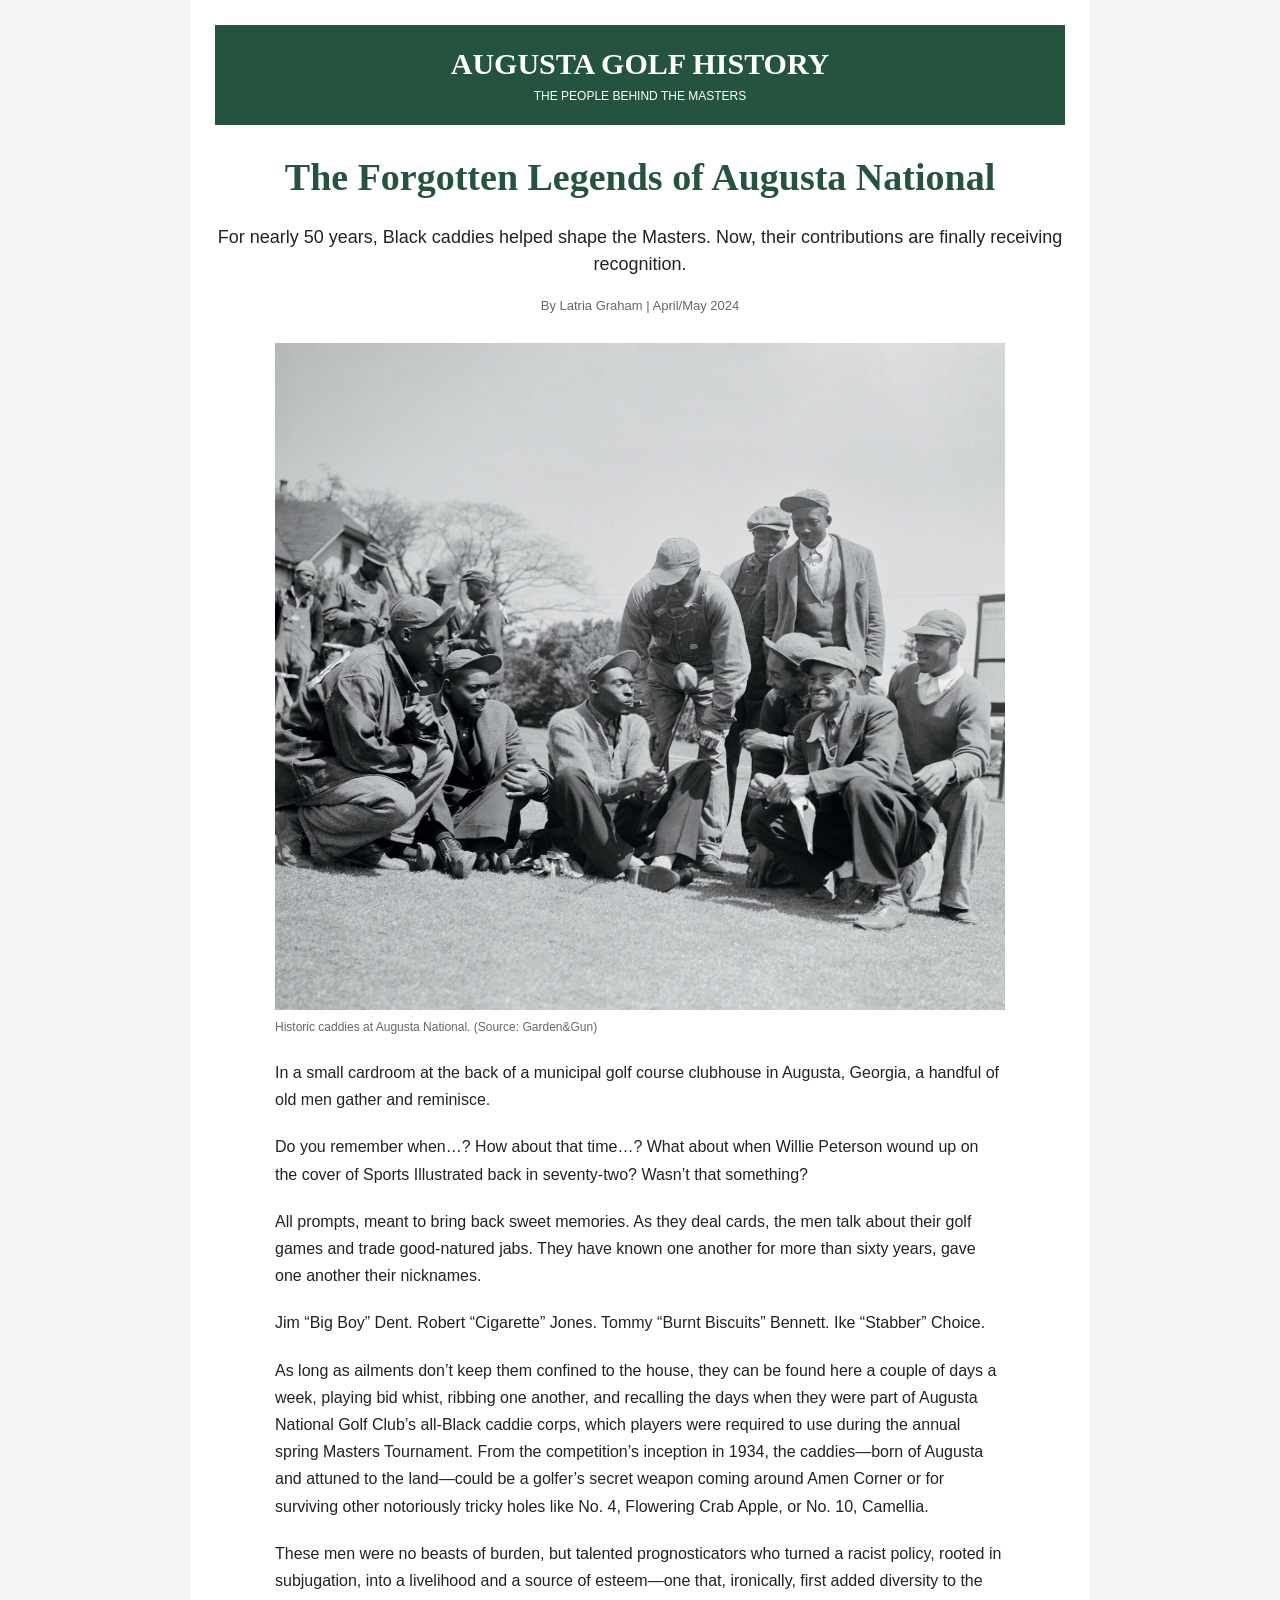
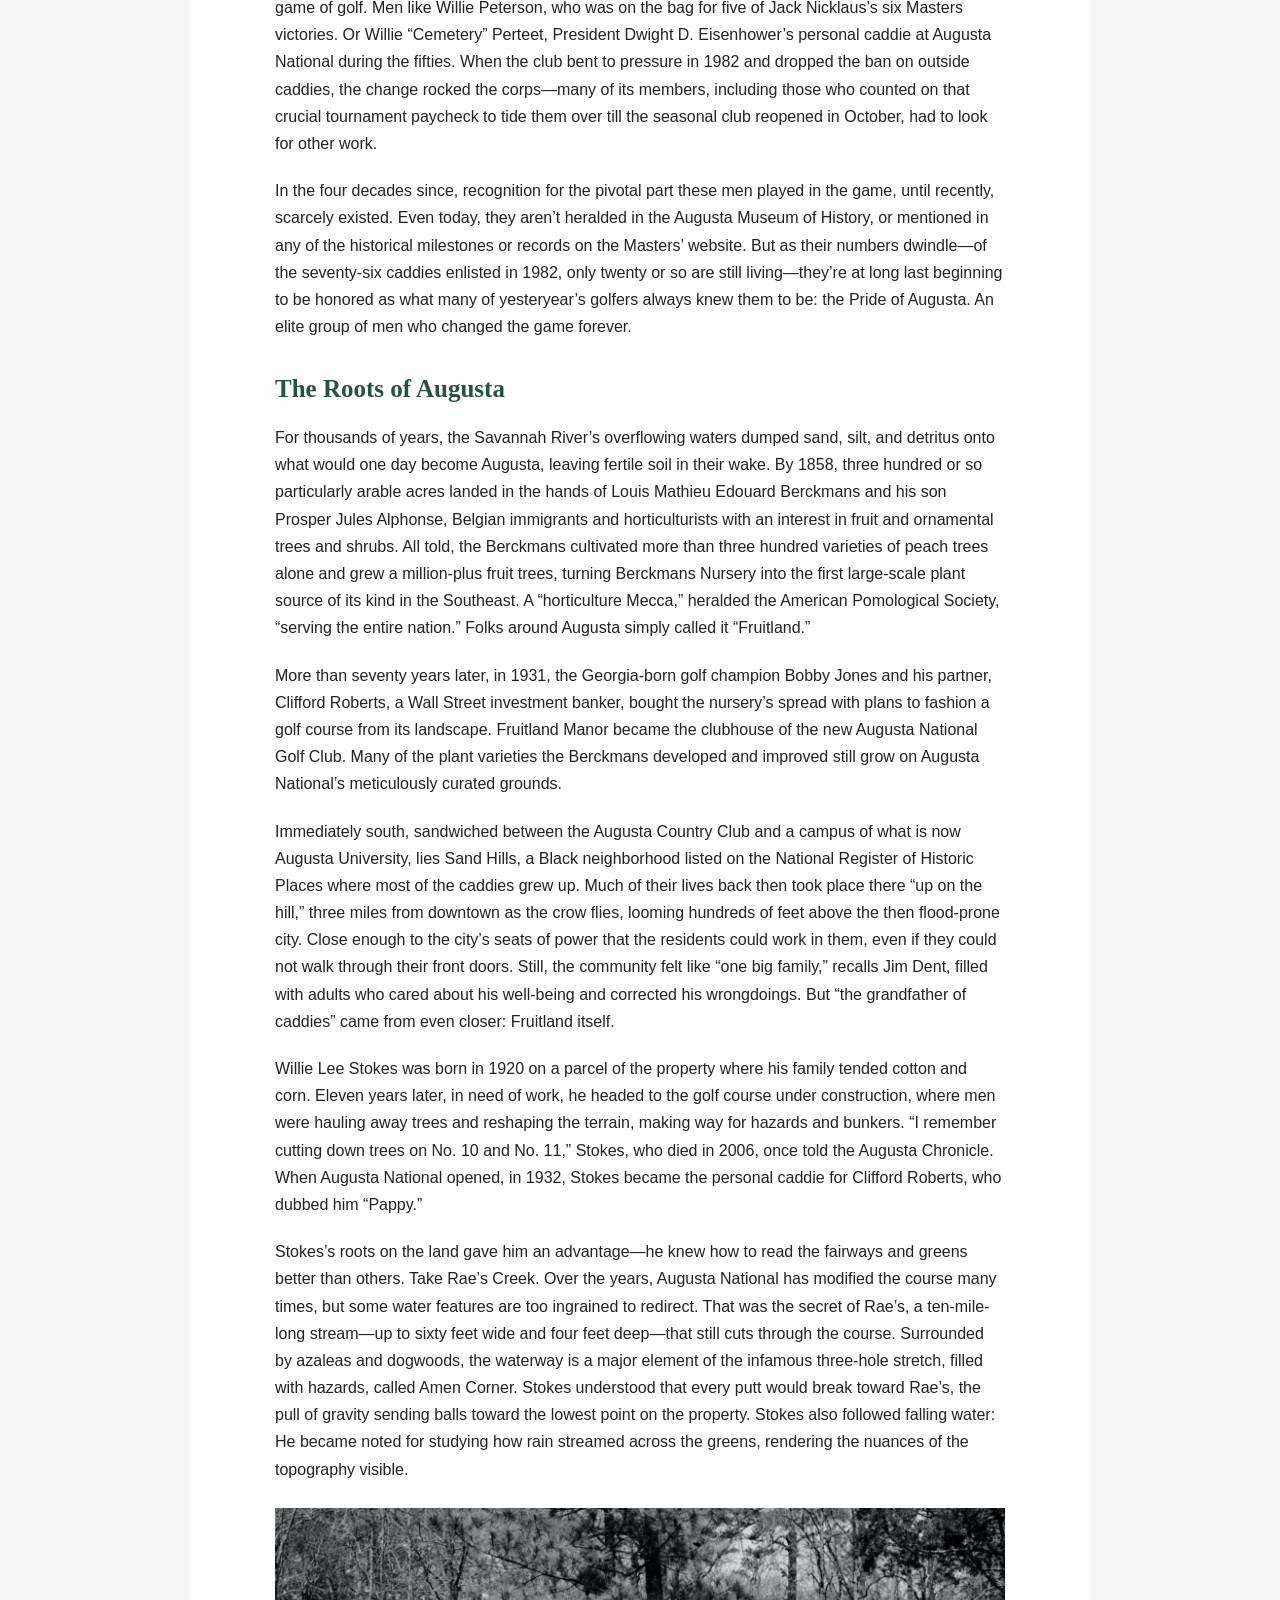
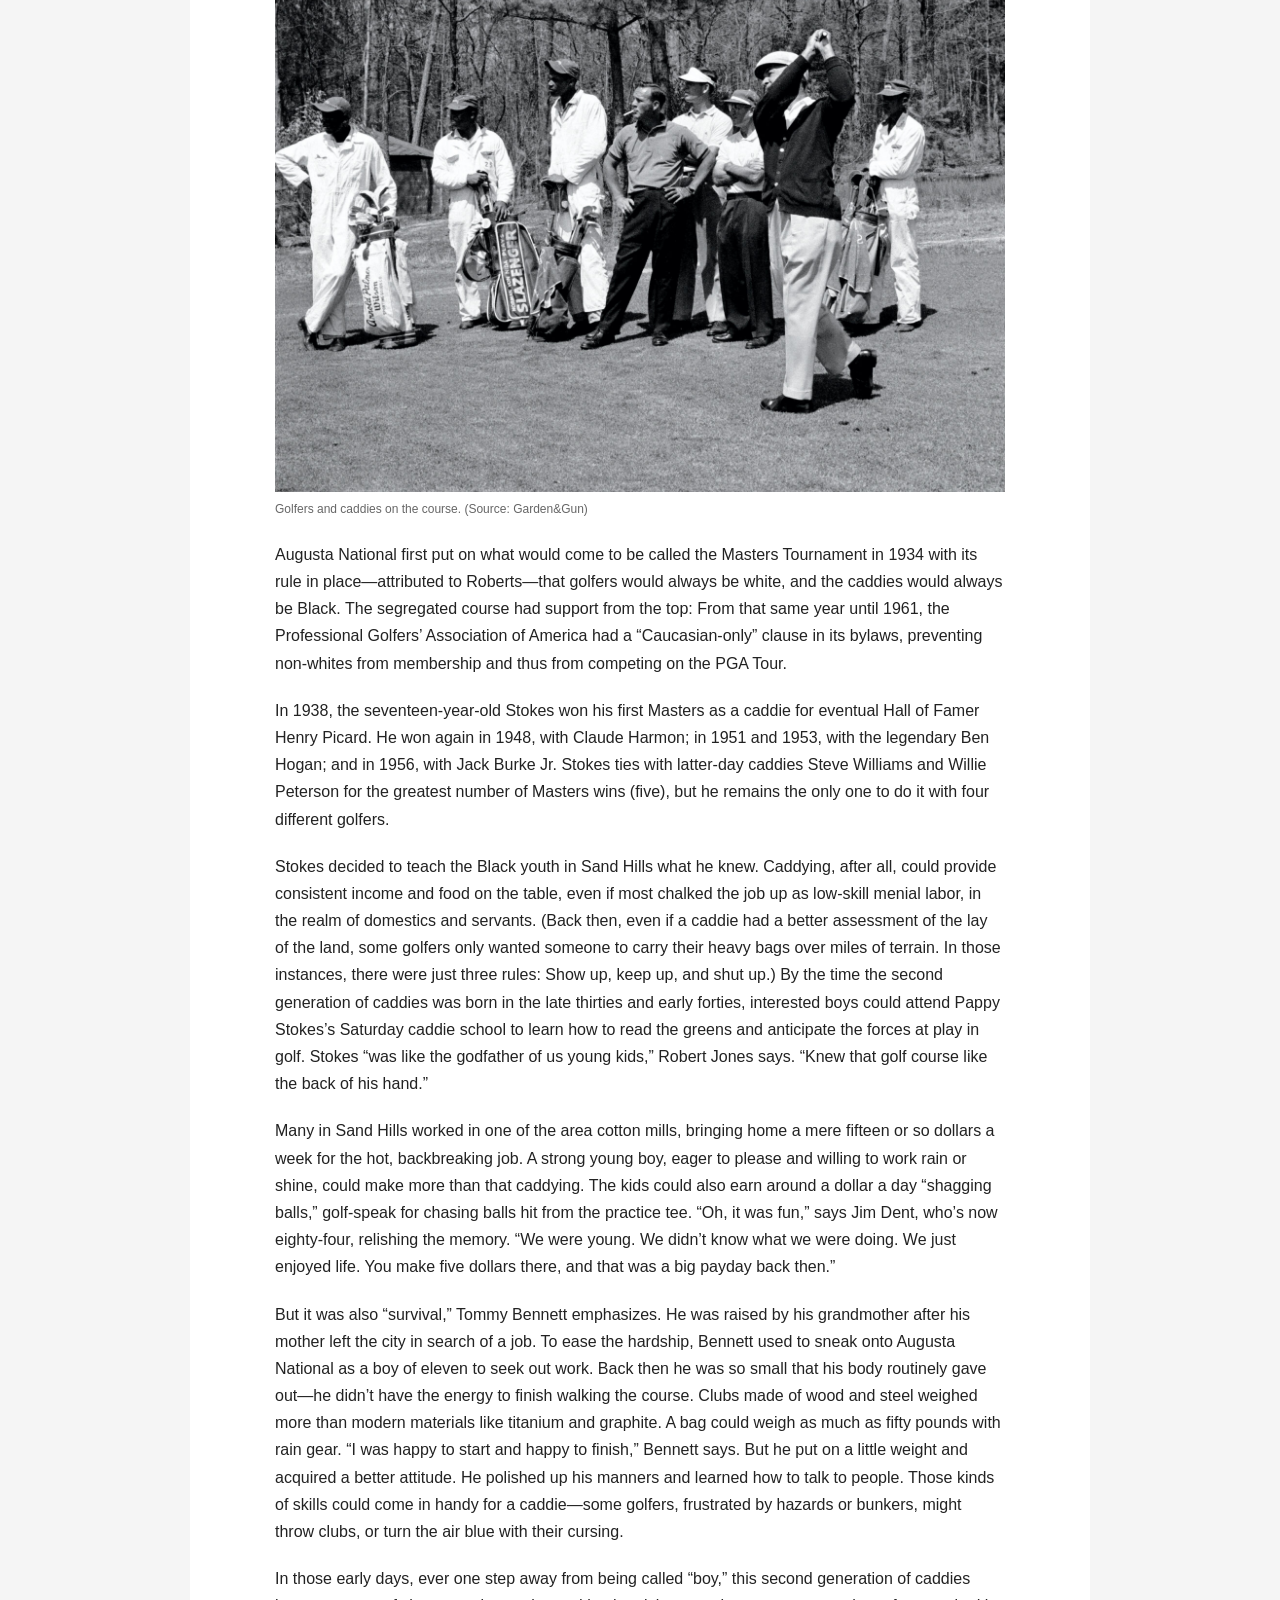
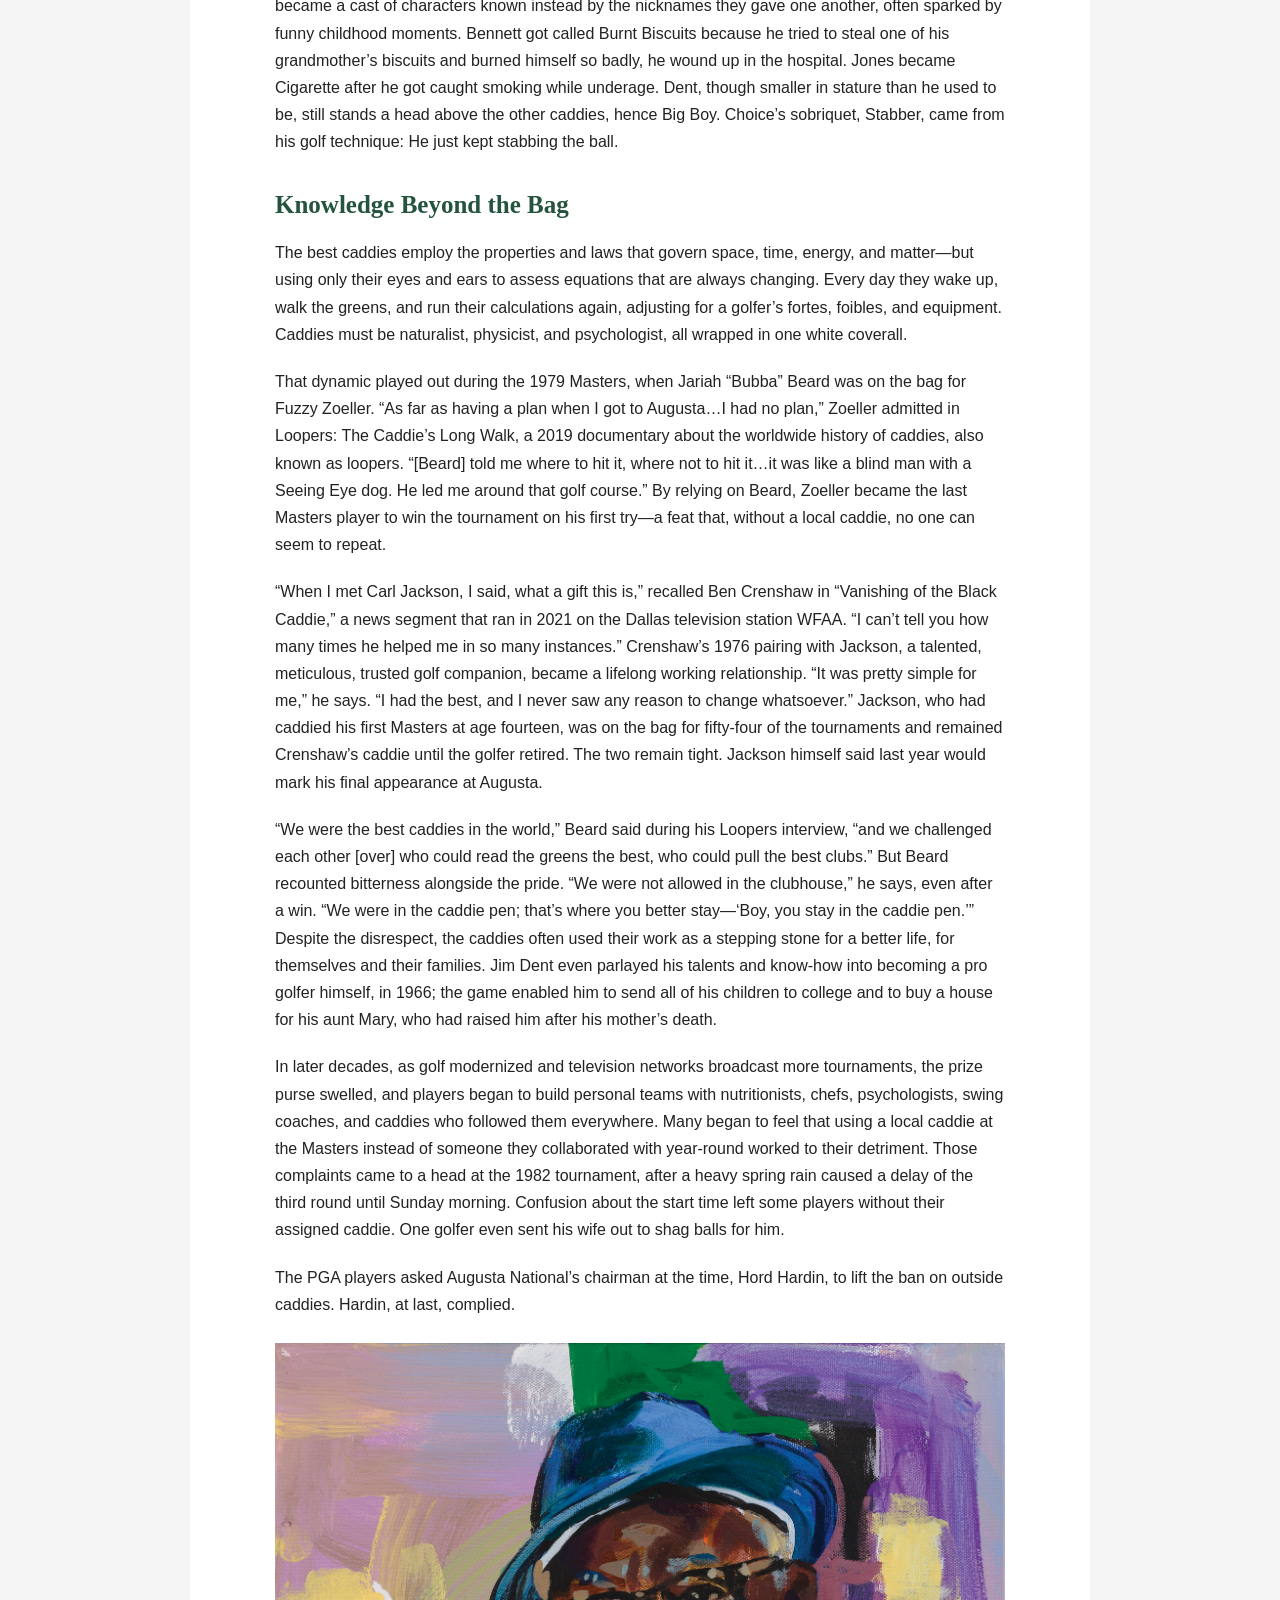
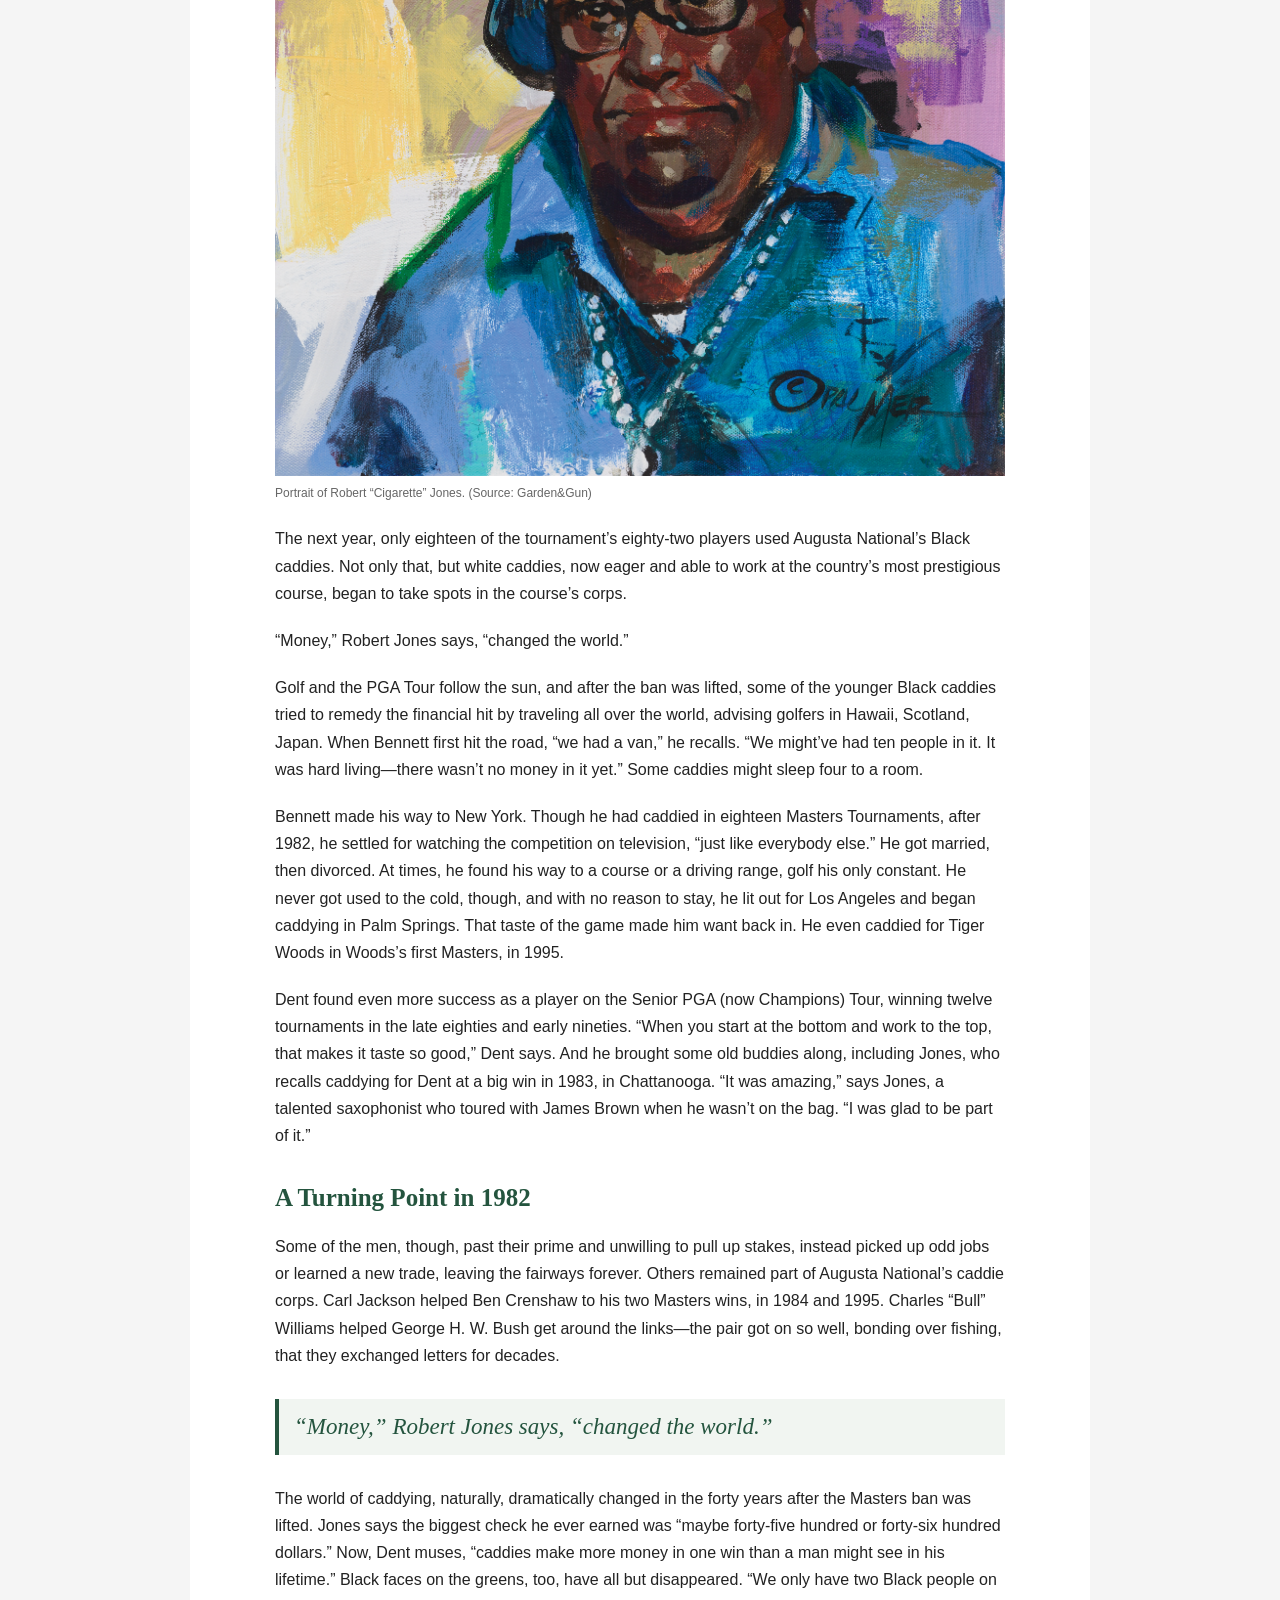
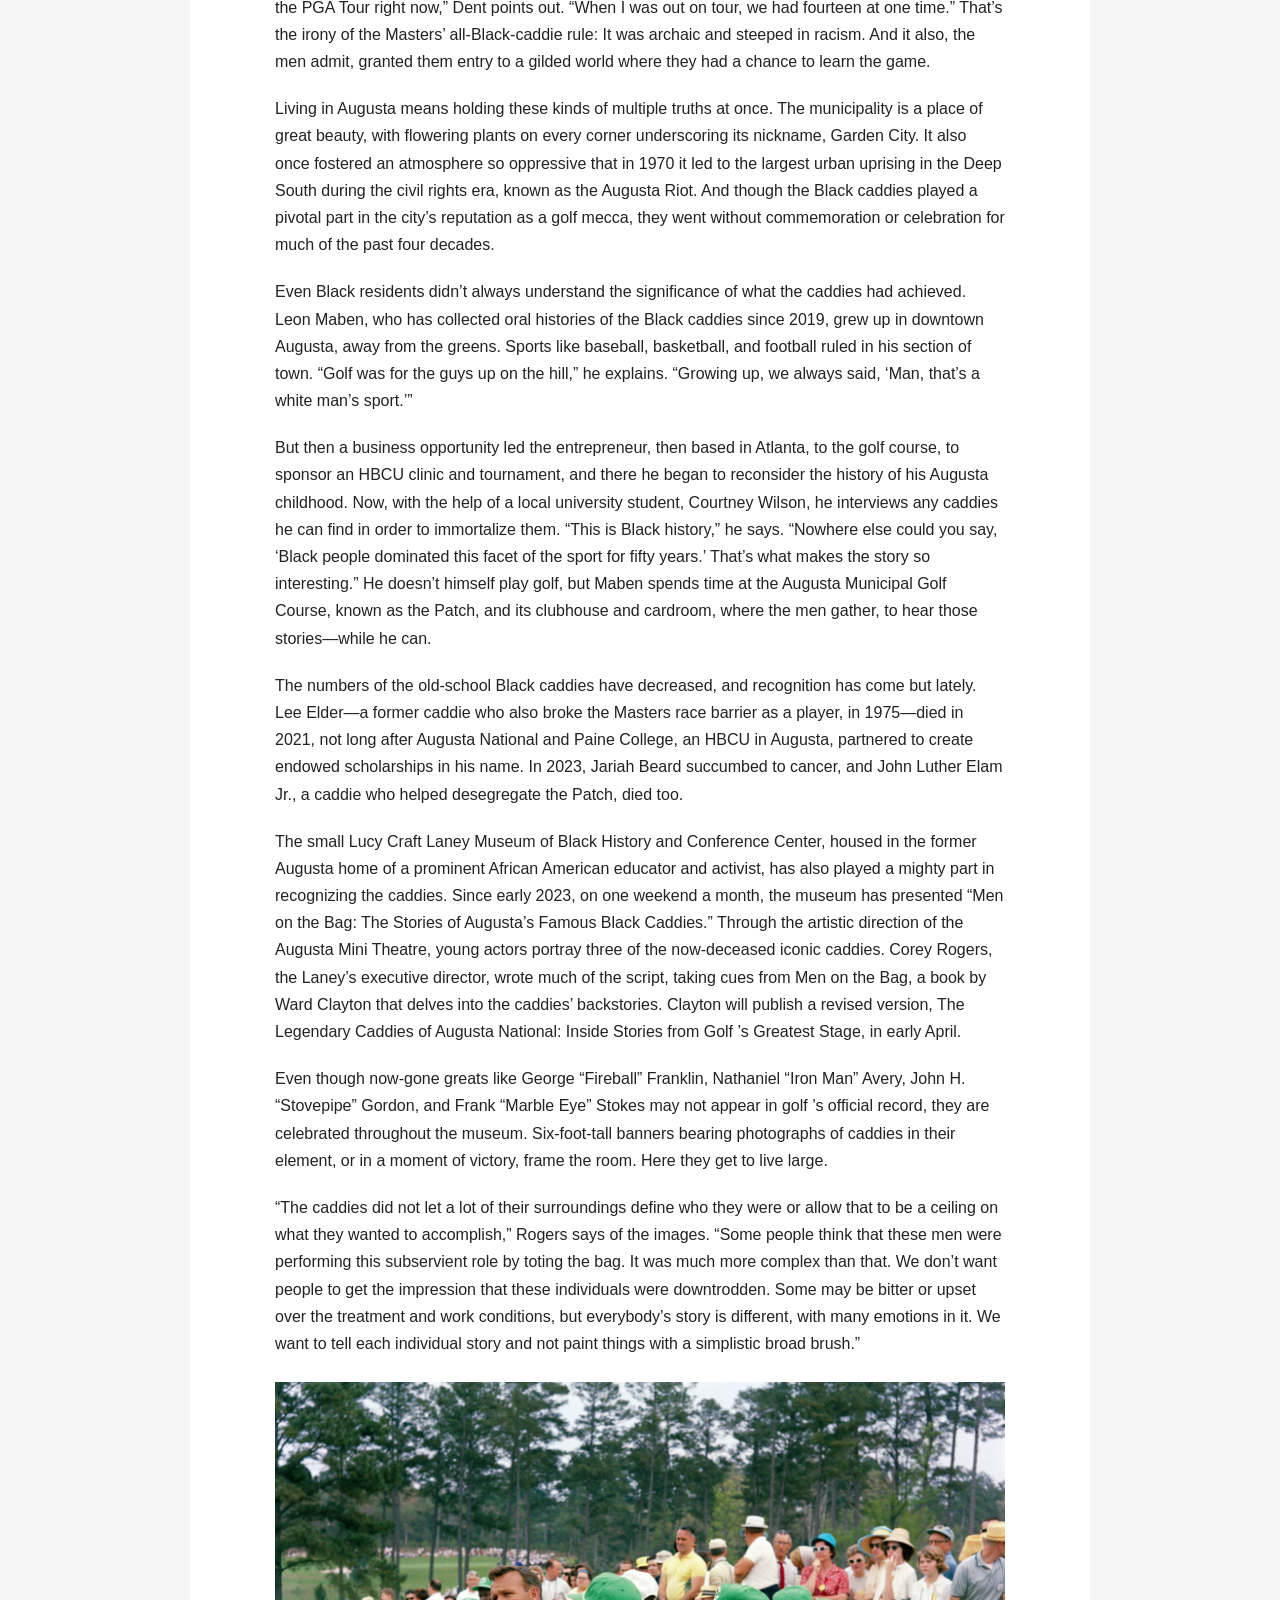
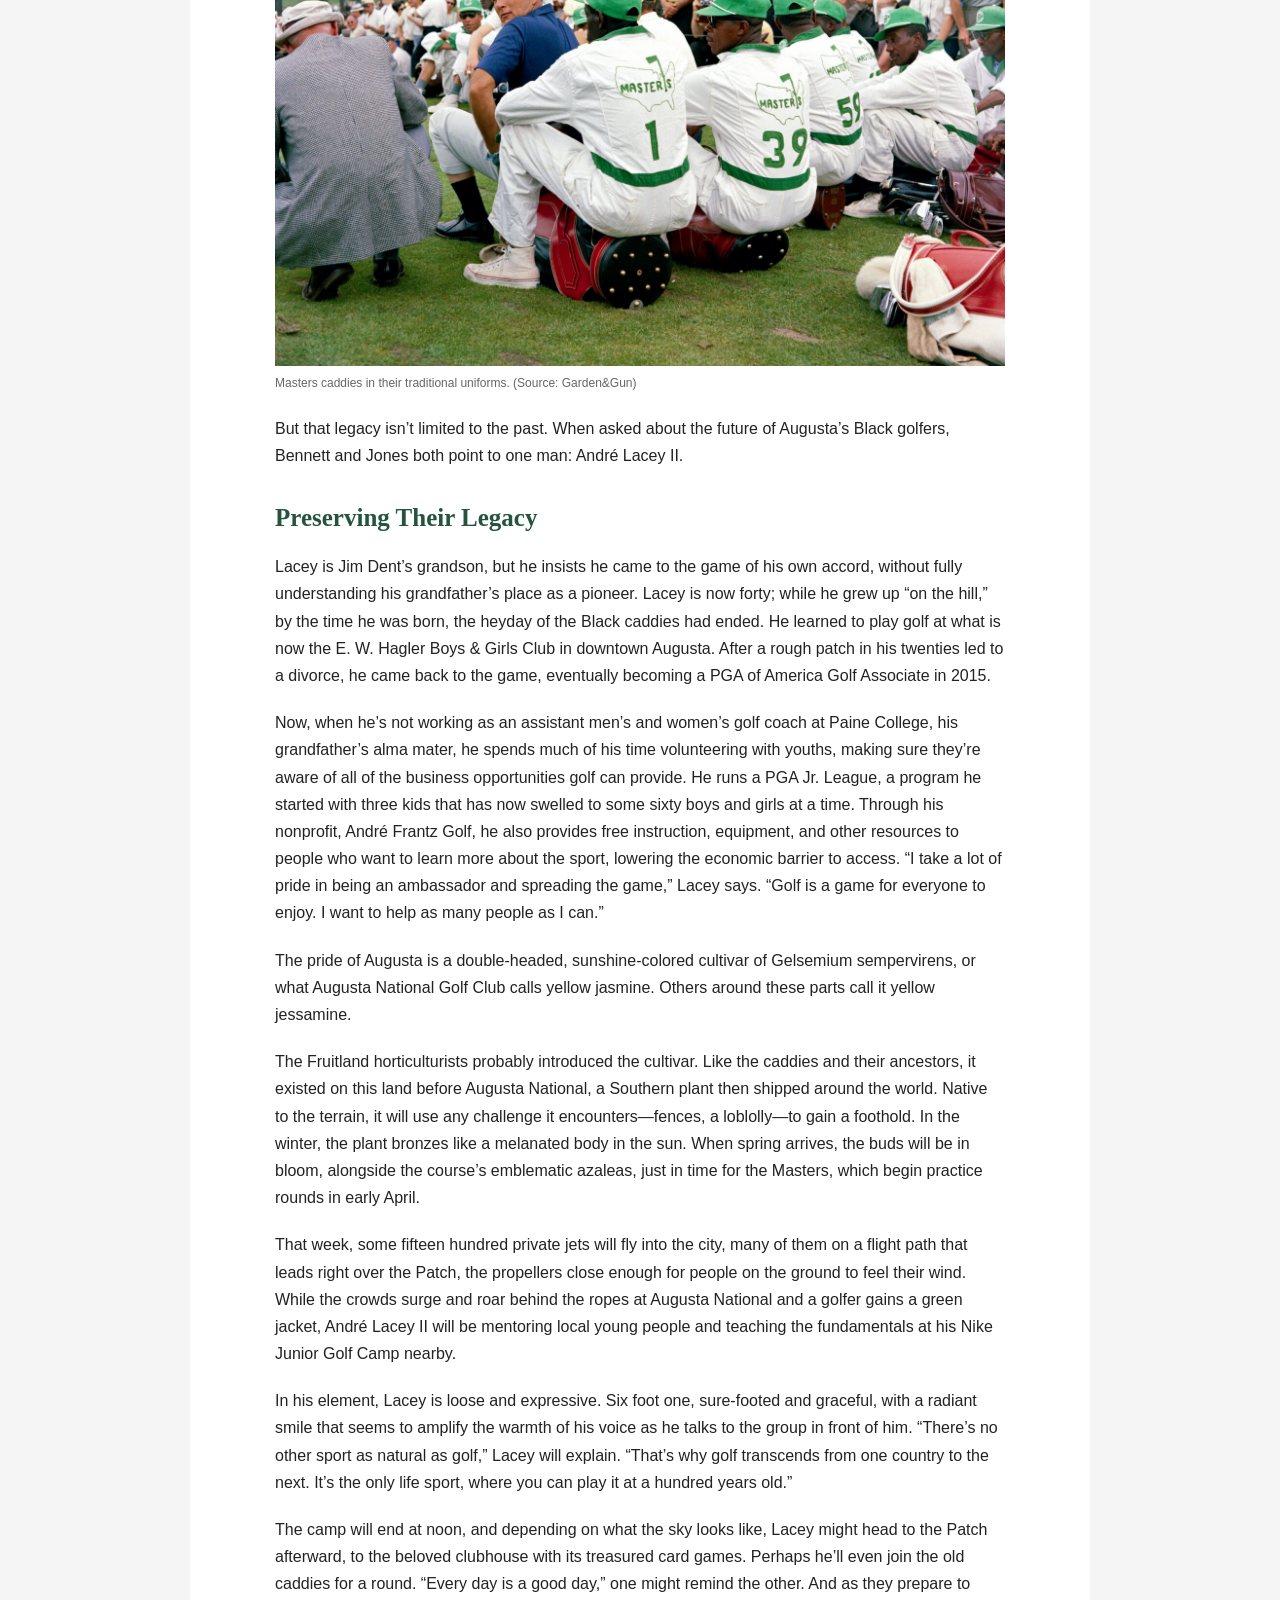
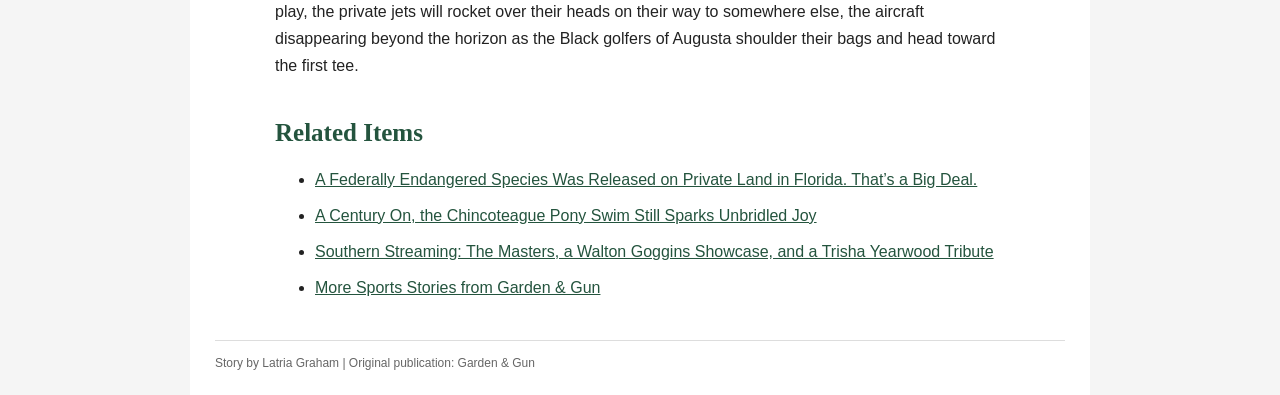
==== commit f4691960: "Update index.html" ====
--- a/index.html
+++ b/index.html
@@ -3,30 +3,12 @@
 <html lang="en">
 <head>
     <meta charset="UTF-8">
-    <title>My Journalism Projects</title>
+    <meta http-equiv="refresh" content="0; url=midterm/">
+    <title>Augusta Golf History</title>
 </head>
-
 <body>
-    <h1>My Journalism Projects</h1>
-
-    <h2>JOUR652 Midterm</h2>
     <p>
-        <a href="midterm/index.html">
-            Augusta Golf History
-        </a>
-    </p>
-
-    <h2>Other Projects</h2>
-    <p>
-        <a href="resume-project/index.html">
-            Resume Project
-        </a>
-    </p>
-
-    <p>
-        <a href="Bootsrap exercise.html">
-            Bootstrap Exercise
-        </a>
+        <a href="midterm/">View my midterm article</a>
     </p>
 </body>
 </html>
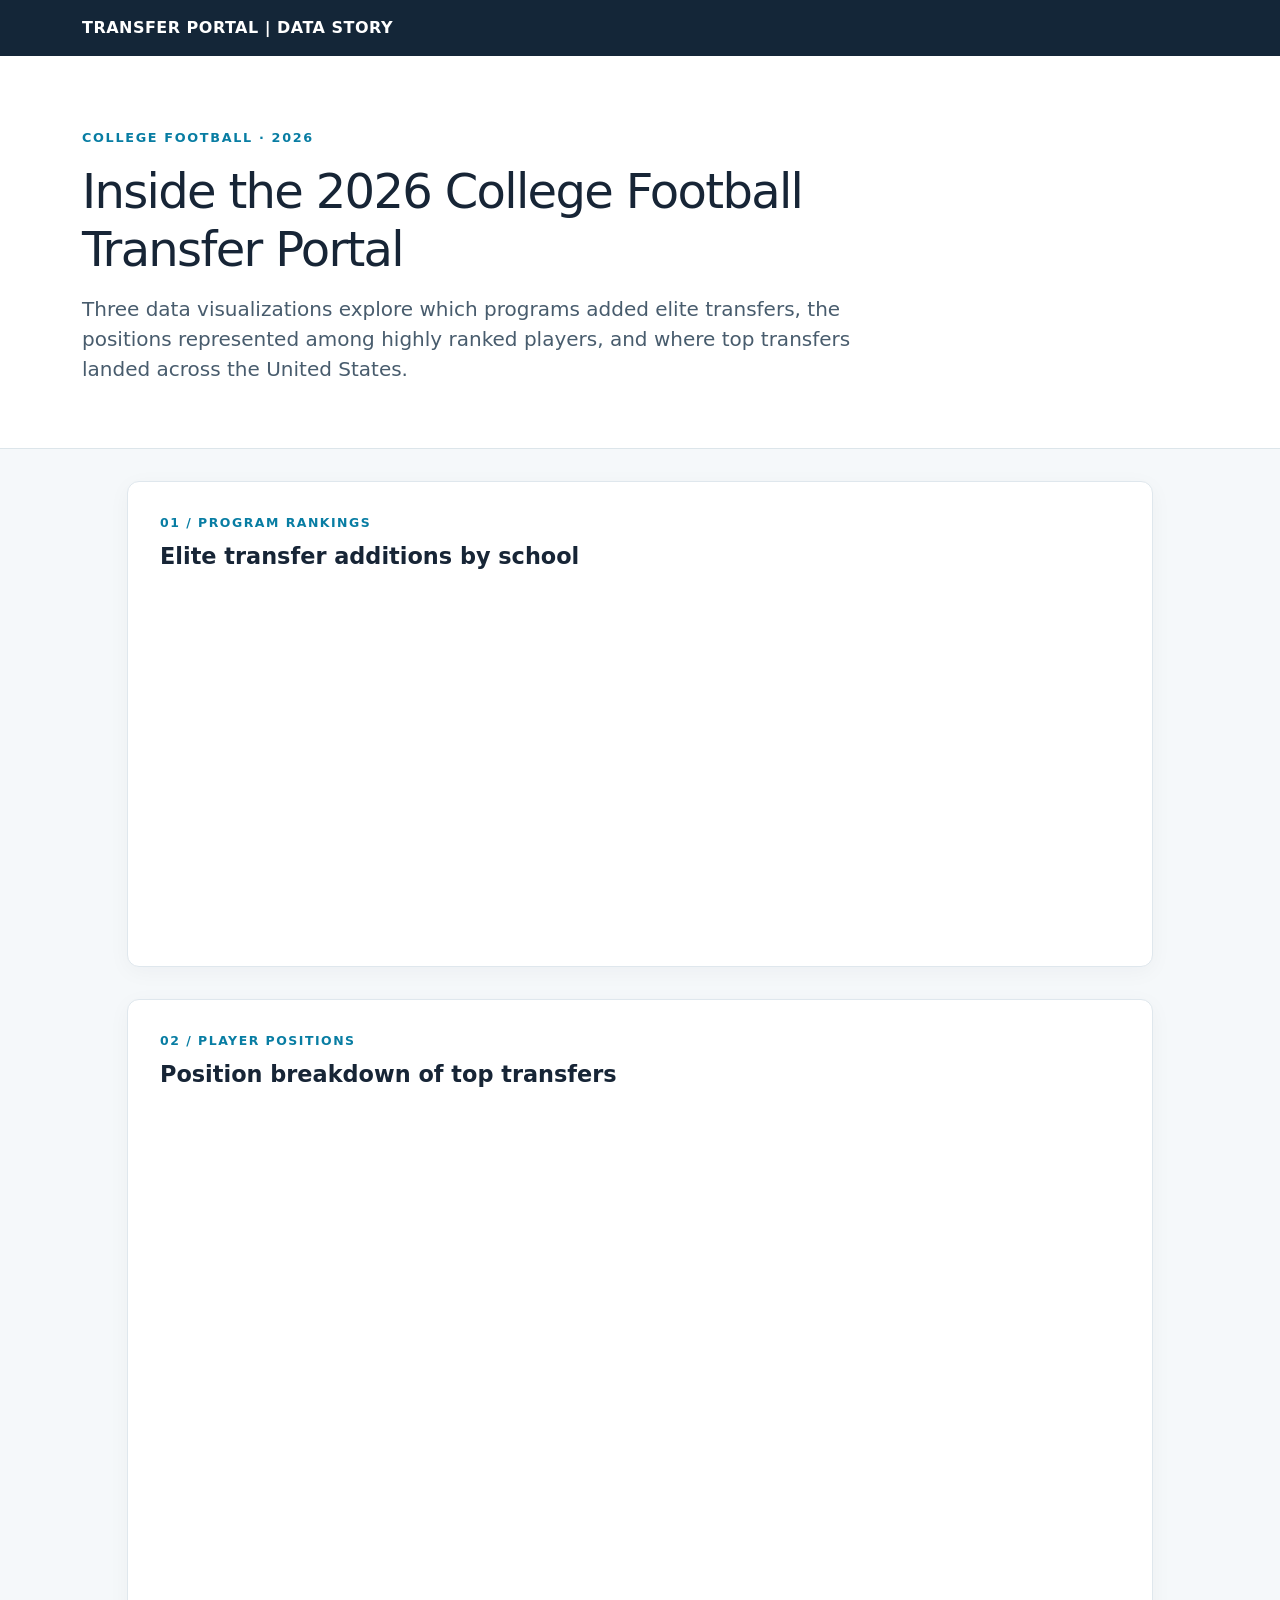
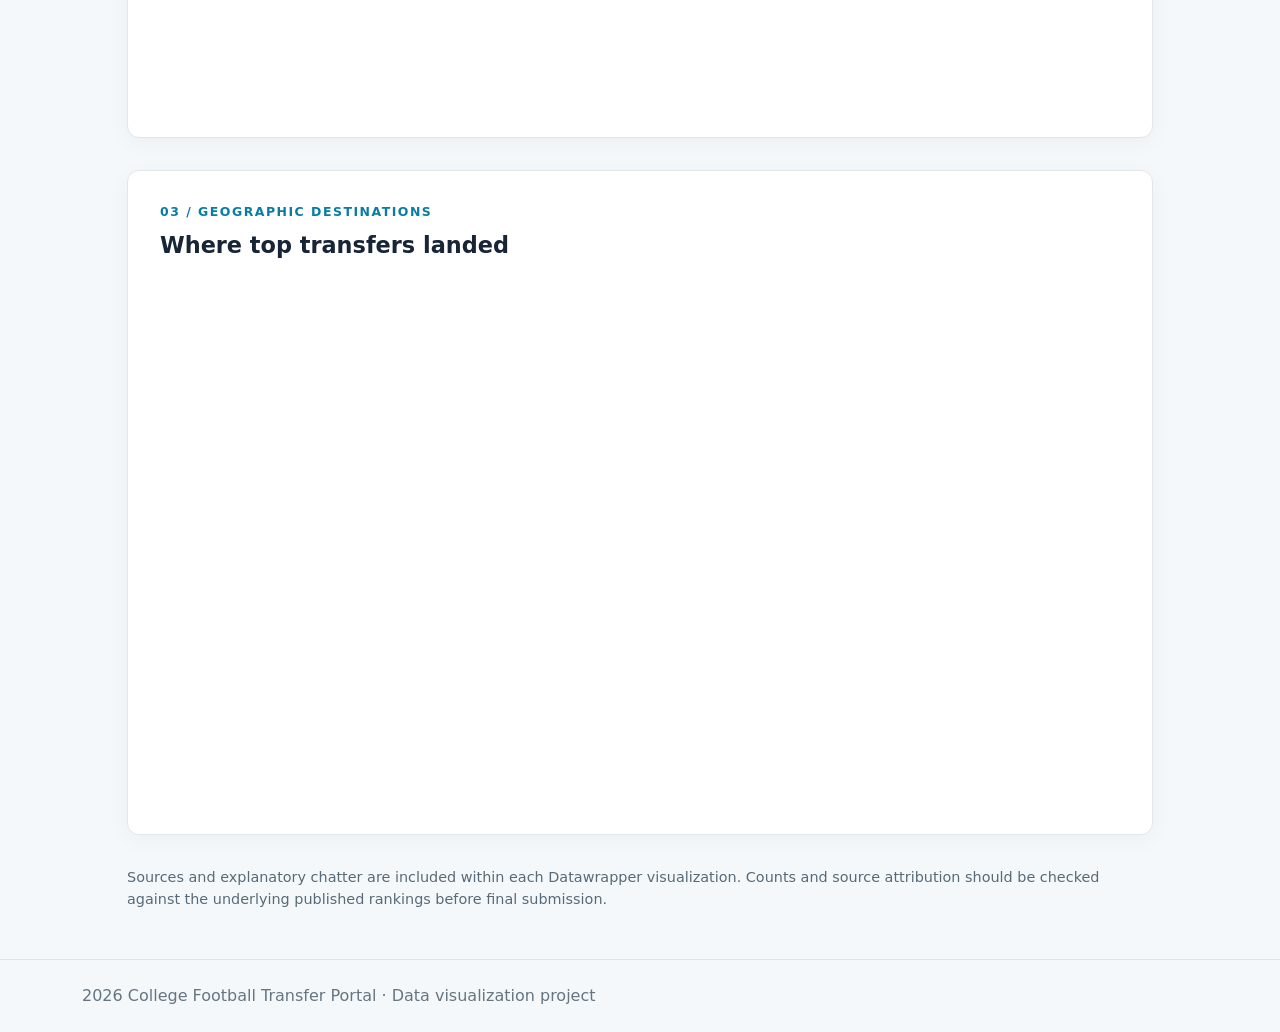
==== commit 7aeb5da5: "Add files via upload" ====
--- a/index.html
+++ b/index.html
@@ -1,14 +1,60 @@
-
-<!DOCTYPE html>
+<!doctype html>
 <html lang="en">
 <head>
-    <meta charset="UTF-8">
-    <meta http-equiv="refresh" content="0; url=midterm/">
-    <title>Augusta Golf History</title>
+  <meta charset="utf-8">
+  <meta name="viewport" content="width=device-width, initial-scale=1">
+  <meta name="description" content="Data visualizations examining the 2026 college football transfer portal.">
+  <title>2026 College Football Transfer Portal | Data Visualizations</title>
+  <link href="https://cdn.jsdelivr.net/npm/bootstrap@5.3.3/dist/css/bootstrap.min.css" rel="stylesheet">
+  <style>
+    :root { --ink:#172536; --accent:#087da3; --paper:#f5f8fa; }
+    body { color:var(--ink); background:var(--paper); font-family:system-ui,-apple-system,"Segoe UI",sans-serif; }
+    .topbar { background:#142638; color:white; }
+    .topbar a { color:white; text-decoration:none; font-weight:700; letter-spacing:.03em; }
+    .hero { background:white; border-bottom:1px solid #dce5ea; padding:4.5rem 0 3rem; }
+    .eyebrow { text-transform:uppercase; font-weight:800; letter-spacing:.13em; color:var(--accent); font-size:.8rem; }
+    h1 { font-weight:800; letter-spacing:-.035em; max-width:900px; }
+    .lead { max-width:800px; color:#485c6d; }
+    .viz-card { background:white; border:1px solid #dfe7ed; border-radius:12px; padding:clamp(1rem,3vw,2rem); margin:2rem 0; box-shadow:0 5px 22px rgba(23,37,54,.04); }
+    .section-label { font-size:.78rem; font-weight:800; letter-spacing:.12em; text-transform:uppercase; color:var(--accent); margin-bottom:.65rem; }
+    .viz-card h2 { font-size:1.4rem; font-weight:750; margin-bottom:1rem; }
+    iframe { display:block; width:100%; min-width:100%; border:0; }
+    .note { font-size:.9rem; color:#586a78; }
+    footer { border-top:1px solid #dce5ea; color:#667582; }
+  </style>
 </head>
 <body>
-    <p>
-        <a href="midterm/">View my midterm article</a>
-    </p>
+  <nav class="topbar py-3"><div class="container"><a href="#top">TRANSFER PORTAL | DATA STORY</a></div></nav>
+  <header class="hero" id="top"><div class="container">
+    <p class="eyebrow">College football · 2026</p>
+    <h1 class="display-5">Inside the 2026 College Football Transfer Portal</h1>
+    <p class="lead mt-3">Three data visualizations explore which programs added elite transfers, the positions represented among highly ranked players, and where top transfers landed across the United States.</p>
+  </div></header>
+  <main class="container" style="max-width:1050px">
+    <section class="viz-card" aria-labelledby="chart-one"><p class="section-label">01 / Program rankings</p><h2 id="chart-one">Elite transfer additions by school</h2>
+      <iframe title="LSU leads the way in elite transfer additions" aria-label="Bar chart" id="datawrapper-chart-QODXk" src="https://datawrapper.dwcdn.net/QODXk/1/" scrolling="no" height="348" data-external="1" loading="lazy"></iframe>
+    </section>
+    <section class="viz-card" aria-labelledby="chart-two"><p class="section-label">02 / Player positions</p><h2 id="chart-two">Position breakdown of top transfers</h2>
+      <iframe title="Quarterbacks and receivers dominate top 50 transfers" aria-label="Donut chart" id="datawrapper-chart-aloCO" src="https://datawrapper.dwcdn.net/aloCO/1/" scrolling="no" height="601" data-external="1" loading="lazy"></iframe>
+    </section>
+    <section class="viz-card" aria-labelledby="chart-three"><p class="section-label">03 / Geographic destinations</p><h2 id="chart-three">Where top transfers landed</h2>
+      <iframe title="Where did the top 25 college football transfers land?" aria-label="Choropleth map" id="datawrapper-chart-f3fU6" src="https://datawrapper.dwcdn.net/f3fU6/1/" scrolling="no" height="527" data-external="1" loading="lazy"></iframe>
+    </section>
+    <p class="note mb-5">Sources and explanatory chatter are included within each Datawrapper visualization. Counts and source attribution should be checked against the underlying published rankings before final submission.</p>
+  </main>
+  <footer class="py-4"><div class="container">2026 College Football Transfer Portal · Data visualization project</div></footer>
+  <script>
+    window.addEventListener('message', function(event) {
+      if (!event.data || typeof event.data !== 'object' || !event.data['datawrapper-height']) return;
+      const heights = event.data['datawrapper-height'];
+      document.querySelectorAll('iframe[data-external="1"]').forEach(function(frame) {
+        if (frame.contentWindow === event.source) {
+          Object.keys(heights).forEach(function(key) {
+            if (frame.src.includes('/' + key + '/')) frame.style.height = heights[key] + 'px';
+          });
+        }
+      });
+    });
+  </script>
 </body>
 </html>
